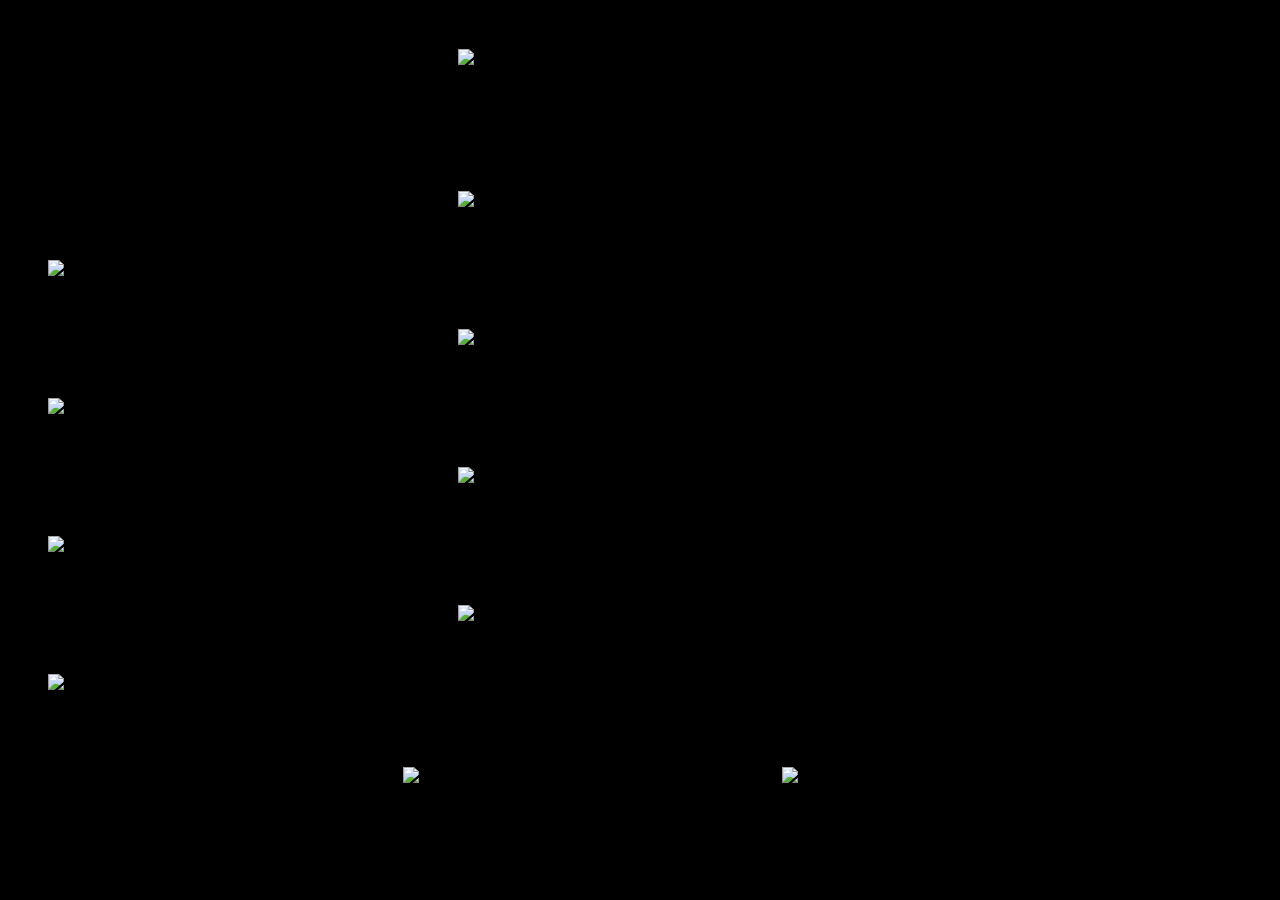
==== index.html @ 9efaa9ac "update" ====
<!DOCTYPE html>
	<head>
	  <meta charset="utf-8">
	  <meta http-equiv="X-UA-Compatible" content="IE=edge">
	  <meta name="description" content="">
	  <meta name="keywords" content="">
	  <meta name="viewport" content="width=device-width, initial-scale=1, maximum-scale=1, user-scalable=no">
	  <title>万晟悦府</title>
	  <meta name="renderer" content="webkit">
	  <meta http-equiv="Cache-Control" content="no-siteapp"/>
	  <meta name="mobile-web-app-capable" content="yes">
	  <meta name="apple-mobile-web-app-capable" content="yes">
	  <meta name="apple-mobile-web-app-status-bar-style" content="black">
	  <meta name="apple-mobile-web-app-title" content="Amaze UI"/>
	  <meta name="msapplication-TileColor" content="#0e90d2">
	  <link rel="stylesheet" href="./tpl/static/tpl/house/public.css">
	  <link rel="stylesheet" href="./tpl/static/tpl/house/animate.css">
	  <link rel="stylesheet" href="./tpl/static/tpl/house/defult.css">
	  <script src="./tpl/static/tpl/house/jquery.js" type="text/javascript"></script>
	  <script src="./tpl/static/tpl/house/share.js" type="text/javascript"></script>
	  <script src="./tpl/static/tpl/house/style.js" type="text/javascript"></script>
	  <script>
	$(document).ready(function() {
		setTimeout(function() {	
							$("#menu1").addClass(" animated_time1 fadeInDown");						
							},200)
					  setTimeout(function() {	
							$("#menu2").addClass("animated_time1 fadeInDown");						
							},500)
					 setTimeout(function() {
							$("#menu3").addClass("animated_time1 fadeInDown");						
							},900)
					setTimeout(function() {
							$("#menu4").addClass("animated_time1 fadeInDown");						
							},1200)
					setTimeout(function() {
							$("#menu5").addClass("animated_time1 fadeInDown");						
							},1500)
					setTimeout(function() {
							$("#menu6").addClass("animated_time1 fadeInDown");						
							},1800)
					setTimeout(function() {
							$("#menu7").addClass("animated_time1 fadeInDown");			
							},2100)
					setTimeout(function() {
							$(".xian").addClass("animated_time1 fadeInDown");			
							},2200)
	});
	</script>
	<script type="text/javascript">
	        $(document).ready(function(){
	 	
		//点击所有元素时，判断如果不是显示的触发元素，则隐藏
					
					document.onclick = function (event)  
					{     
						var e = event || window.event;  
						var elem = e.srcElement||e.target; 
								while(elem)  
									{   
										if(elem.id == "message_sqid")  
											{ 
													return;  
											}  
										if(elem.id == "sign_up")  
										{  
												return;  
										}  
										
										elem = elem.parentNode;  
									//隐藏div的方法  
								    
									}  
									 $("#messageid").hide();   
					} 

			});
	</script>
	<style>
	body{
		background-image: url(http://wxbucket.oss-cn-hangzhou.aliyuncs.com/wechat/house/wanchenbg.jpg);
		background-size:100%;
		background-repeat:no-repeat; 
		background-color:#000;	  
	  }
	  .menuImg .menu{
		width:33%; 
		margin:4% auto;
	  }
	  .menuImg #menu2{
		margin-top:10%;
	  }
	  .menuImg #menu6{
		width: 12%;
		margin: 0 0 0 29%;
		float:left;
	  }
	    .menuImg #menu7{
		width: 10%;
		margin: 6% 0 0 60%;
	  }
	 </style>
	</head>
	<body>
		<div class="menuImg">
	    	<ul>
			<li class="menu" id="menu1" class="animated_time1 fadeInDown"> 
					<a href="/index.php?g=Wap&m=Index&a=lists&classid=226&token=cvqnwp1433299509" >
						<img src="http://wxbucket.oss-cn-hangzhou.aliyuncs.com/4/e/d/c/556e6de3895e2.png">
					</a>
				</li>
				<li class="menu" id="menu2" class="animated_time1 fadeInDown"> 
					<a href="http://mp.weixin.qq.com/s?__biz=MzA4MjY2MDMzOQ==&mid=206275384&idx=1&sn=e497e9945a6820ec8ad7258f22937a4c#rd&wecha_id=" >
						<img src="http://wxbucket.oss-cn-hangzhou.aliyuncs.com/a/9/d/c/556e6df44e876.png">
					</a>
				</li>
				<li class="xian"><img src="http://wxbucket.oss-cn-hangzhou.aliyuncs.com/wechat/house/houseline.png"></li><li class="menu" id="menu3" class="animated_time1 fadeInDown"> 
					<a href="/index.php?g=Wap&m=Index&a=lists&classid=228&token=cvqnwp1433299509" >
						<img src="http://wxbucket.oss-cn-hangzhou.aliyuncs.com/2/a/0/1/556e6e0a27181.png">
					</a>
				</li>
				<li class="xian"><img src="http://wxbucket.oss-cn-hangzhou.aliyuncs.com/wechat/house/houseline.png"></li><li class="menu" id="menu4" class="animated_time1 fadeInDown"> 
					<a href="http://we.jinlanzuan.com/index.php?g=Wap&m=Reservation&a=index&rid=8&token=cvqnwp1433299509&wecha_id=" >
						<img src="http://wxbucket.oss-cn-hangzhou.aliyuncs.com/2/2/1/c/556e6e256b6e2.png">
					</a>
				</li>
				<li class="xian"><img src="http://wxbucket.oss-cn-hangzhou.aliyuncs.com/wechat/house/houseline.png"></li><li class="menu" id="menu5" class="animated_time1 fadeInDown"> 
					<a href="http://we.jinlanzuan.com/index.php?g=Wap&m=Zhaopianwall&a=index&token=cvqnwp1433299509&wecha_id=&sgssz=mp.weixin.qq.com" >
						<img src="http://wxbucket.oss-cn-hangzhou.aliyuncs.com/8/0/e/a/5576955038455.png">
					</a>
				</li>
				<li class="xian"><img src="http://wxbucket.oss-cn-hangzhou.aliyuncs.com/wechat/house/houseline.png"></li>		</ul>
			<ul>
			<li id="menu6" class="animated_time1 fadeInDown">
	            <a href="tel:0575-88138988" ><img src="http://wxbucket.oss-cn-hangzhou.aliyuncs.com/7/e/f/8/556e71c8533db.png" ></a>
				</li><li id="menu7" class="animated_time1 fadeInDown">
	            <a href="http://we.jinlanzuan.com/index.php?g=Wap&m=Company&a=map&token=cvqnwp1433299509&wecha_id=&companyid=12" ><img src="http://wxbucket.oss-cn-hangzhou.aliyuncs.com/a/3/6/c/556e71d4e7a5d.png" ></a>
				</li>        </ul>
	    </div>
	    <div style="position:absolute; bottom:3px;left:0;z-index:999;width:100%;text-align:center; font-size:12px; color:#FFF">
				</div> 
	<!-- share -->

		<script type="text/javascript">
				window.shareData = {  
						"moduleName":"Index",
						"moduleID": "0",
						"imgUrl": "http://wxbucket.oss-cn-hangzhou.aliyuncs.com/0/b/8/1/55769e4e5d74a.jpg", 
						"timeLineLink": "http://we.jinlanzuan.com/index.php?g=Wap&m=Index&a=index&token=cvqnwp1433299509",
						"sendFriendLink": "http://we.jinlanzuan.com/index.php?g=Wap&m=Index&a=index&token=cvqnwp1433299509",
						"weiboLink": "http://we.jinlanzuan.com/index.php?g=Wap&m=Index&a=index&token=cvqnwp1433299509",
						"tTitle": "万晟悦府——城市纯山地公园别墅",
						"tContent": "万晟悦府，绍兴唯一在售城市纯山地公园别墅！■2000方高端尊享会所 ■5000方中央景观院落 ■7000方私家农耕菜园 ■15000方大型山地公园 ■山顶无边界泳池"
					};
			</script>
			
	<script src="http://res.wx.qq.com/open/js/jweixin-1.0.0.js"></script>
		<script>
			wx.config({
			debug: false,
			appId: 'wxcc768e41f90e43af',
			timestamp:'1464050027' ,
			nonceStr: 'btHMYoEU3VZCzZnq',
			signature: '9e7ead1c5fa5353adef19737cb43bca4f0945247',
			jsApiList: [
				'checkJsApi',
				'onMenuShareTimeline',
				'onMenuShareAppMessage',
				'onMenuShareQQ',
				'onMenuShareWeibo',
				'hideMenuItems',
				'showMenuItems',
				'hideAllNonBaseMenuItem',
				'showAllNonBaseMenuItem',
				'chooseImage',
	                        'previewImage',
	                        'uploadImage',
	                        'downloadImage',
	                        'addCard',
	                        'chooseCard',
	                        'openCard',
			]
		  });
		  wx.ready(function () {
			// 在这里调用 API
			
			wx.onMenuShareAppMessage({
				title: window.shareData.tTitle, // 分享标题
				desc: window.shareData.tContent, // 分享描述
				link: window.shareData.sendFriendLink, // 分享链接
				imgUrl: window.shareData.imgUrl, // 分享图标
				type: window.shareData.sendFriendLink, // 分享类型,music、video或link，不填默认为link
				dataUrl: '', // 如果type是music或video，则要提供数据链接，默认为空
				success: function () { 
					// 用户确认分享后执行的回调函数
				},
				cancel: function () { 
					// 用户取消分享后执行的回调函数
				}
			});
			
			wx.onMenuShareTimeline({
				title: window.shareData.tTitle, // 分享标题
				link: window.shareData.timeLineLink, // 分享链接
				imgUrl: window.shareData.imgUrl, // 分享图标
				success: function () { 
					// 用户确认分享后执行的回调函数
				},
				cancel: function () { 
					// 用户取消分享后执行的回调函数
				}
			});
			
			wx.onMenuShareQQ({
				title: window.shareData.tTitle, // 分享标题
				desc: window.shareData.tContent, // 分享描述
				link: window.shareData.sendFriendLink, // 分享链接
				imgUrl: window.shareData.imgUrl, // 分享图标
				success: function () { 
				   // 用户确认分享后执行的回调函数
				},
				cancel: function () { 
				   // 用户取消分享后执行的回调函数
				}
			});
			
			//预览图片接口
			/*
			document.querySelector('#previewImage').onclick = function () {
				wx.previewImage({
				  current: 'http://img5.douban.com/view/photo/photo/public/p1353993776.jpg',
				  urls: [
					'http://img3.douban.com/view/photo/photo/public/p2152117150.jpg',
					'http://img5.douban.com/view/photo/photo/public/p1353993776.jpg',
					'http://img3.douban.com/view/photo/photo/public/p2152134700.jpg'
				  ]
				});
			};
			*/
			
		  });
	        
	        function shareHandle(to) {
		var submitData = {
			module: window.shareData.moduleName,
			moduleid: window.shareData.moduleID,
			token:'cvqnwp1433299509',
			wecha_id:'',
			url: window.shareData.sendFriendLink,
			to:to
		};
		$.post('/index.php?g=Wap&m=Share&a=shareData&token=cvqnwp1433299509',submitData,function (data) {},'json')
	}
	        </script><script src="./tpl/static/tpl/amaze/js/jquery.min.js"></script>
	<script src="./tpl/static/tpl/amaze/js/amazeui.min.js"></script>
	</body>
</html>
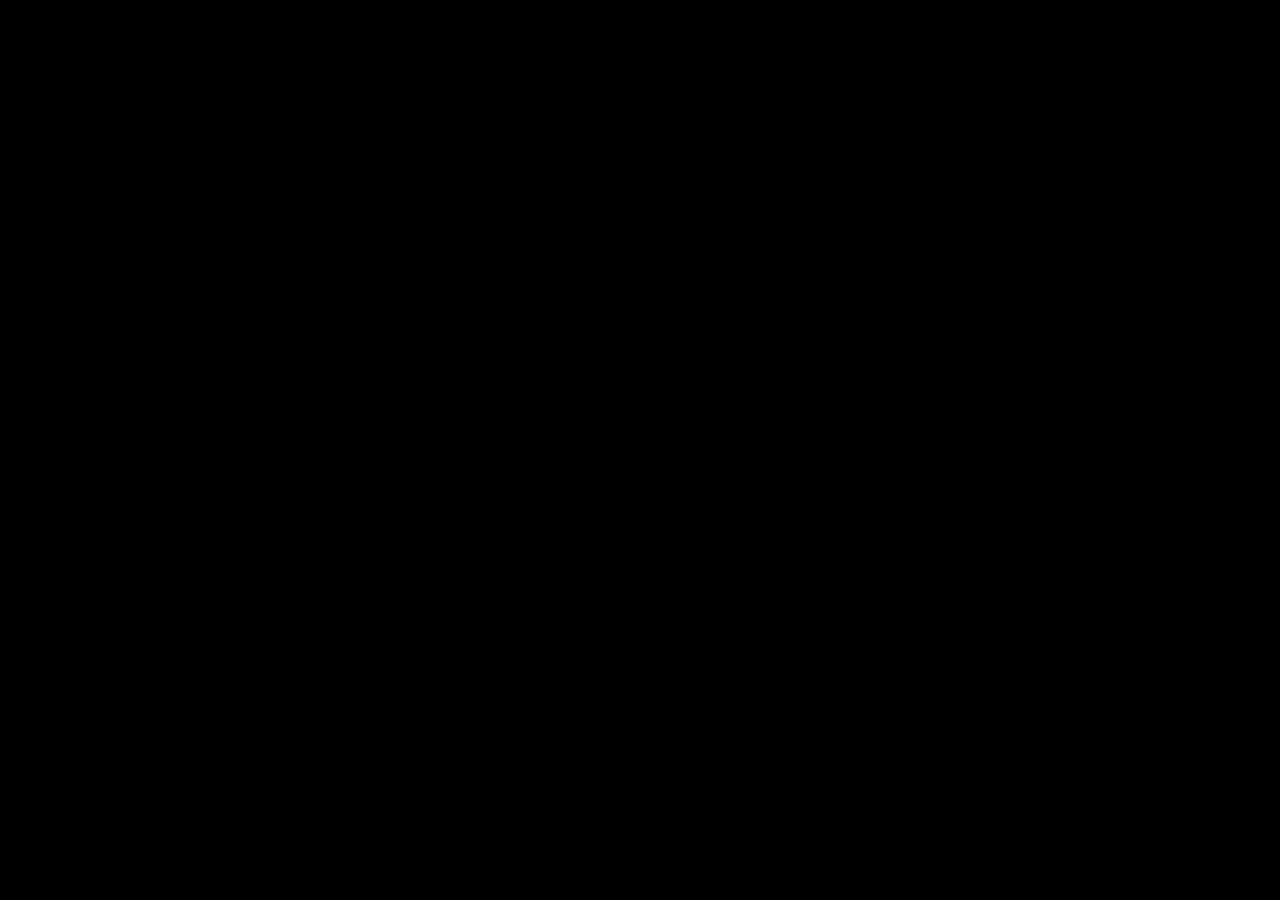
==== commit 19ff6daf: "pdate" ====
--- a/index.html
+++ b/index.html
@@ -13,39 +13,37 @@
 	  <meta name="apple-mobile-web-app-status-bar-style" content="black">
 	  <meta name="apple-mobile-web-app-title" content="Amaze UI"/>
 	  <meta name="msapplication-TileColor" content="#0e90d2">
-	  <link rel="stylesheet" href="./tpl/static/tpl/house/public.css">
-	  <link rel="stylesheet" href="./tpl/static/tpl/house/animate.css">
-	  <link rel="stylesheet" href="./tpl/static/tpl/house/defult.css">
-	  <script src="./tpl/static/tpl/house/jquery.js" type="text/javascript"></script>
-	  <script src="./tpl/static/tpl/house/share.js" type="text/javascript"></script>
-	  <script src="./tpl/static/tpl/house/style.js" type="text/javascript"></script>
+	  <link rel="stylesheet" href="css/index.css">
+	  <script src="js/jquery.min.js" type="text/javascript"></script>
+	  <!-- <script src="./tpl/static/tpl/house/share.js" type="text/javascript"></script>
+	  <script src="./tpl/static/tpl/house/style.js" type="text/javascript"></script> -->
 	  <script>
-	$(document).ready(function() {
-		setTimeout(function() {	
-							$("#menu1").addClass(" animated_time1 fadeInDown");						
-							},200)
-					  setTimeout(function() {	
-							$("#menu2").addClass("animated_time1 fadeInDown");						
-							},500)
-					 setTimeout(function() {
-							$("#menu3").addClass("animated_time1 fadeInDown");						
-							},900)
-					setTimeout(function() {
-							$("#menu4").addClass("animated_time1 fadeInDown");						
-							},1200)
-					setTimeout(function() {
-							$("#menu5").addClass("animated_time1 fadeInDown");						
-							},1500)
-					setTimeout(function() {
-							$("#menu6").addClass("animated_time1 fadeInDown");						
-							},1800)
-					setTimeout(function() {
-							$("#menu7").addClass("animated_time1 fadeInDown");			
-							},2100)
-					setTimeout(function() {
-							$(".xian").addClass("animated_time1 fadeInDown");			
-							},2200)
-	});
+	// $(document).ready(function() {
+	// 	setTimeout(function() {	
+	// 						$("#menu1").addClass(" animated_time1 fadeInDown");						
+	// 						},200)
+	// 				  setTimeout(function() {	
+	// 						$("#menu2").addClass("animated_time1 fadeInDown");						
+	// 						},500)
+	// 				 setTimeout(function() {
+	// 						$("#menu3").addClass("animated_time1 fadeInDown");						
+	// 						},900)
+	// 				setTimeout(function() {
+	// 						$("#menu4").addClass("animated_time1 fadeInDown");						
+	// 						},1200)
+	// 				setTimeout(function() {
+	// 						$("#menu5").addClass("animated_time1 fadeInDown");						
+	// 						},1500)
+	// 				setTimeout(function() {
+	// 						$("#menu6").addClass("animated_time1 fadeInDown");						
+	// 						},1800)
+	// 				setTimeout(function() {
+	// 						$("#menu7").addClass("animated_time1 fadeInDown");			
+	// 						},2100)
+	// 				setTimeout(function() {
+	// 						$(".xian").addClass("animated_time1 fadeInDown");			
+	// 						},2200)
+	// });
 	</script>
 	<script type="text/javascript">
 	        $(document).ready(function(){
@@ -251,7 +249,6 @@
 		};
 		$.post('/index.php?g=Wap&m=Share&a=shareData&token=cvqnwp1433299509',submitData,function (data) {},'json')
 	}
-	        </script><script src="./tpl/static/tpl/amaze/js/jquery.min.js"></script>
-	<script src="./tpl/static/tpl/amaze/js/amazeui.min.js"></script>
+
 	</body>
 </html>--- a/css/index.css
+++ b/css/index.css
@@ -0,0 +1,3907 @@
+/* CSS Document */
+
+.delay{
+	-webkit-animation-delay:1s;
+	}
+.delay1{
+	-webkit-animation-delay:1.5s;
+	}
+.delay2{
+	-webkit-animation-delay:.5s;
+	}
+
+
+.animated_time {
+	-webkit-animation-duration: 0.5s;
+	   -moz-animation-duration: 0.5s;
+	     -o-animation-duration: 0.5s;
+	        animation-duration: 0.5s;
+	-webkit-animation-fill-mode: both;
+	   -moz-animation-fill-mode: both;
+	     -o-animation-fill-mode: both;
+	        animation-fill-mode: both;
+}
+
+.animated_time2 {
+	-webkit-animation-duration: 2s;
+	   -moz-animation-duration: 2s;
+	     -o-animation-duration: 2s;
+	        animation-duration: 2s;
+	-webkit-animation-fill-mode: both;
+	   -moz-animation-fill-mode: both;
+	     -o-animation-fill-mode: both;
+	        animation-fill-mode: both;
+	-webkit-animation-iteration-count:infinite;
+}
+
+.animated_time1 {
+	-webkit-animation-duration: 1s;
+	   -moz-animation-duration: 1s;
+	     -o-animation-duration: 1s;
+	        animation-duration: 1s;
+	-webkit-animation-fill-mode: both;
+	   -moz-animation-fill-mode: both;
+	     -o-animation-fill-mode: both;
+	        animation-fill-mode: both;
+}
+
+.animated-d3 {
+	-webkit-animation-duration: 1.6s;
+	-moz-animation-duration: 1.6s;
+	-o-animation-duration: 1.6s;
+	animation-duration: 1.6s;
+	-webkit-animation-fill-mode: both;
+	-moz-animation-fill-mode: both;
+	-o-animation-fill-mode: both;
+	animation-fill-mode: both;
+}
+.animated_2 {
+	-webkit-animation-duration: 2s;
+	   -moz-animation-duration: 2s;
+	     -o-animation-duration: 2s;
+	        animation-duration: 2s;
+	-webkit-animation-fill-mode: both;
+	   -moz-animation-fill-mode: both;
+	     -o-animation-fill-mode: both;
+	        animation-fill-mode: both;
+}
+
+
+.animated {
+	-webkit-animation-duration: 1.5s;
+	-moz-animation-duration: 1.5s;
+	-o-animation-duration: 1.5s;
+	animation-duration: 1.5s;
+	-webkit-animation-fill-mode: both;
+	-moz-animation-fill-mode: both;
+	-o-animation-fill-mode: both;
+	animation-fill-mode: both;
+}
+.animated.hinge {
+	-webkit-animation-duration: 2s;
+	-moz-animation-duration: 2s;
+	-o-animation-duration: 2s;
+	animation-duration: 2s;
+}
+@-webkit-keyframes flash {
+0%, 50%, 100% {
+opacity:1;
+}
+25%, 75% {
+opacity:0;
+}
+}
+@-moz-keyframes flash {
+0%, 50%, 100% {
+opacity:1;
+}
+25%, 75% {
+opacity:0;
+}
+}
+@-o-keyframes flash {
+0%, 50%, 100% {
+opacity:1;
+}
+25%, 75% {
+opacity:0;
+}
+}
+@keyframes flash {
+0%, 50%, 100% {
+opacity:1;
+}
+25%, 75% {
+opacity:0;
+}
+}
+.flash {
+	-webkit-animation-name: flash;
+	-moz-animation-name: flash;
+	-o-animation-name: flash;
+	animation-name: flash;
+}
+@-webkit-keyframes shake {
+0%, 100% {
+-webkit-transform:translateX(0);
+}
+10%, 30%, 50%, 70%, 90% {
+-webkit-transform:translateX(-10px);
+}
+20%, 40%, 60%, 80% {
+-webkit-transform:translateX(10px);
+}
+}
+@-moz-keyframes shake {
+0%, 100% {
+-moz-transform:translateX(0);
+}
+10%, 30%, 50%, 70%, 90% {
+-moz-transform:translateX(-10px);
+}
+20%, 40%, 60%, 80% {
+-moz-transform:translateX(10px);
+}
+}
+@-o-keyframes shake {
+0%, 100% {
+-o-transform:translateX(0);
+}
+10%, 30%, 50%, 70%, 90% {
+-o-transform:translateX(-10px);
+}
+20%, 40%, 60%, 80% {
+-o-transform:translateX(10px);
+}
+}
+@keyframes shake {
+0%, 100% {
+transform:translateX(0);
+}
+10%, 30%, 50%, 70%, 90% {
+transform:translateX(-10px);
+}
+20%, 40%, 60%, 80% {
+transform:translateX(10px);
+}
+}
+.shake {
+	-webkit-animation-name: shake;
+	-moz-animation-name: shake;
+	-o-animation-name: shake;
+	animation-name: shake;
+}
+@-webkit-keyframes bounce {
+0%, 20%, 50%, 80%, 100% {
+-webkit-transform:translateY(0);
+}
+40% {
+-webkit-transform:translateY(-30px);
+}
+60% {
+-webkit-transform:translateY(-15px);
+}
+}
+@-moz-keyframes bounce {
+0%, 20%, 50%, 80%, 100% {
+-moz-transform:translateY(0);
+}
+40% {
+-moz-transform:translateY(-30px);
+}
+60% {
+-moz-transform:translateY(-15px);
+}
+}
+@-o-keyframes bounce {
+0%, 20%, 50%, 80%, 100% {
+-o-transform:translateY(0);
+}
+40% {
+-o-transform:translateY(-30px);
+}
+60% {
+-o-transform:translateY(-15px);
+}
+}
+@keyframes bounce {
+0%, 20%, 50%, 80%, 100% {
+transform:translateY(0);
+}
+40% {
+transform:translateY(-30px);
+}
+60% {
+transform:translateY(-15px);
+}
+}
+.bounce {
+	-webkit-animation-name: bounce;
+	-moz-animation-name: bounce;
+	-o-animation-name: bounce;
+	animation-name: bounce;
+}
+@-webkit-keyframes tada {
+0% {
+-webkit-transform:scale(1);
+}
+10%, 20% {
+-webkit-transform:scale(0.9) rotate(-3deg);
+}
+30%, 50%, 70%, 90% {
+-webkit-transform:scale(1.1) rotate(3deg);
+}
+40%, 60%, 80% {
+-webkit-transform:scale(1.1) rotate(-3deg);
+}
+100% {
+-webkit-transform:scale(1) rotate(0);
+}
+}
+@-moz-keyframes tada {
+0% {
+-moz-transform:scale(1);
+}
+10%, 20% {
+-moz-transform:scale(0.9) rotate(-3deg);
+}
+30%, 50%, 70%, 90% {
+-moz-transform:scale(1.1) rotate(3deg);
+}
+40%, 60%, 80% {
+-moz-transform:scale(1.1) rotate(-3deg);
+}
+100% {
+-moz-transform:scale(1) rotate(0);
+}
+}
+@-o-keyframes tada {
+0% {
+-o-transform:scale(1);
+}
+10%, 20% {
+-o-transform:scale(0.9) rotate(-3deg);
+}
+30%, 50%, 70%, 90% {
+-o-transform:scale(1.1) rotate(3deg);
+}
+40%, 60%, 80% {
+-o-transform:scale(1.1) rotate(-3deg);
+}
+100% {
+-o-transform:scale(1) rotate(0);
+}
+}
+@keyframes tada {
+0% {
+transform:scale(1);
+}
+10%, 20% {
+transform:scale(0.9) rotate(-3deg);
+}
+30%, 50%, 70%, 90% {
+transform:scale(1.1) rotate(3deg);
+}
+40%, 60%, 80% {
+transform:scale(1.1) rotate(-3deg);
+}
+100% {
+transform:scale(1) rotate(0);
+}
+}
+.tada {
+	-webkit-animation-name: tada;
+	-moz-animation-name: tada;
+	-o-animation-name: tada;
+	animation-name: tada;
+}
+@-webkit-keyframes swing {
+20%, 40%, 60%, 80%, 100% {
+-webkit-transform-origin:top center;
+}
+20% {
+-webkit-transform:rotate(15deg);
+}
+40% {
+-webkit-transform:rotate(-10deg);
+}
+60% {
+-webkit-transform:rotate(5deg);
+}
+80% {
+-webkit-transform:rotate(-5deg);
+}
+100% {
+-webkit-transform:rotate(0deg);
+}
+}
+@-moz-keyframes swing {
+20% {
+-moz-transform:rotate(15deg);
+}
+40% {
+-moz-transform:rotate(-10deg);
+}
+60% {
+-moz-transform:rotate(5deg);
+}
+80% {
+-moz-transform:rotate(-5deg);
+}
+100% {
+-moz-transform:rotate(0deg);
+}
+}
+@-o-keyframes swing {
+20% {
+-o-transform:rotate(15deg);
+}
+40% {
+-o-transform:rotate(-10deg);
+}
+60% {
+-o-transform:rotate(5deg);
+}
+80% {
+-o-transform:rotate(-5deg);
+}
+100% {
+-o-transform:rotate(0deg);
+}
+}
+@keyframes swing {
+20% {
+transform:rotate(15deg);
+}
+40% {
+transform:rotate(-10deg);
+}
+60% {
+transform:rotate(5deg);
+}
+80% {
+transform:rotate(-5deg);
+}
+100% {
+transform:rotate(0deg);
+}
+}
+.swing {
+	-webkit-transform-origin: top center;
+	-moz-transform-origin: top center;
+	-o-transform-origin: top center;
+	transform-origin: top center;
+	-webkit-animation-name: swing;
+	-moz-animation-name: swing;
+	-o-animation-name: swing;
+	animation-name: swing;
+}
+@-webkit-keyframes wobble {
+0% {
+-webkit-transform:translateX(0%);
+}
+15% {
+-webkit-transform:translateX(-25%) rotate(-5deg);
+}
+30% {
+-webkit-transform:translateX(20%) rotate(3deg);
+}
+45% {
+-webkit-transform:translateX(-15%) rotate(-3deg);
+}
+60% {
+-webkit-transform:translateX(10%) rotate(2deg);
+}
+75% {
+-webkit-transform:translateX(-5%) rotate(-1deg);
+}
+100% {
+-webkit-transform:translateX(0%);
+}
+}
+@-moz-keyframes wobble {
+0% {
+-moz-transform:translateX(0%);
+}
+15% {
+-moz-transform:translateX(-25%) rotate(-5deg);
+}
+30% {
+-moz-transform:translateX(20%) rotate(3deg);
+}
+45% {
+-moz-transform:translateX(-15%) rotate(-3deg);
+}
+60% {
+-moz-transform:translateX(10%) rotate(2deg);
+}
+75% {
+-moz-transform:translateX(-5%) rotate(-1deg);
+}
+100% {
+-moz-transform:translateX(0%);
+}
+}
+@-o-keyframes wobble {
+0% {
+-o-transform:translateX(0%);
+}
+15% {
+-o-transform:translateX(-25%) rotate(-5deg);
+}
+30% {
+-o-transform:translateX(20%) rotate(3deg);
+}
+45% {
+-o-transform:translateX(-15%) rotate(-3deg);
+}
+60% {
+-o-transform:translateX(10%) rotate(2deg);
+}
+75% {
+-o-transform:translateX(-5%) rotate(-1deg);
+}
+100% {
+-o-transform:translateX(0%);
+}
+}
+@keyframes wobble {
+0% {
+transform:translateX(0%);
+}
+15% {
+transform:translateX(-25%) rotate(-5deg);
+}
+30% {
+transform:translateX(20%) rotate(3deg);
+}
+45% {
+transform:translateX(-15%) rotate(-3deg);
+}
+60% {
+transform:translateX(10%) rotate(2deg);
+}
+75% {
+transform:translateX(-5%) rotate(-1deg);
+}
+100% {
+transform:translateX(0%);
+}
+}
+.wobble {
+	-webkit-animation-name: wobble;
+	-moz-animation-name: wobble;
+	-o-animation-name: wobble;
+	animation-name: wobble;
+}
+@-webkit-keyframes pulse {
+0% {
+-webkit-transform:scale(1);
+}
+50% {
+-webkit-transform:scale(1.1);
+}
+100% {
+-webkit-transform:scale(1);
+}
+}
+@-moz-keyframes pulse {
+0% {
+-moz-transform:scale(1);
+}
+50% {
+-moz-transform:scale(1.1);
+}
+100% {
+-moz-transform:scale(1);
+}
+}
+@-o-keyframes pulse {
+0% {
+-o-transform:scale(1);
+}
+50% {
+-o-transform:scale(1.1);
+}
+100% {
+-o-transform:scale(1);
+}
+}
+@keyframes pulse {
+0% {
+transform:scale(1);
+}
+50% {
+transform:scale(1.1);
+}
+100% {
+transform:scale(1);
+}
+}
+.pulse {
+	-webkit-animation-name: pulse;
+	-moz-animation-name: pulse;
+	-o-animation-name: pulse;
+	animation-name: pulse;
+}
+@-webkit-keyframes flip {
+0% {
+-webkit-transform:perspective(400px) rotateY(0);
+-webkit-animation-timing-function:ease-out;
+}
+40% {
+-webkit-transform:perspective(400px) translateZ(150px) rotateY(170deg);
+-webkit-animation-timing-function:ease-out;
+}
+50% {
+-webkit-transform:perspective(400px) translateZ(150px) rotateY(190deg) scale(1);
+-webkit-animation-timing-function:ease-in;
+}
+80% {
+-webkit-transform:perspective(400px) rotateY(360deg) scale(.95);
+-webkit-animation-timing-function:ease-in;
+}
+100% {
+-webkit-transform:perspective(400px) scale(1);
+-webkit-animation-timing-function:ease-in;
+}
+}
+@-moz-keyframes flip {
+0% {
+-moz-transform:perspective(400px) rotateY(0);
+-moz-animation-timing-function:ease-out;
+}
+40% {
+-moz-transform:perspective(400px) translateZ(150px) rotateY(170deg);
+-moz-animation-timing-function:ease-out;
+}
+50% {
+-moz-transform:perspective(400px) translateZ(150px) rotateY(190deg) scale(1);
+-moz-animation-timing-function:ease-in;
+}
+80% {
+-moz-transform:perspective(400px) rotateY(360deg) scale(.95);
+-moz-animation-timing-function:ease-in;
+}
+100% {
+-moz-transform:perspective(400px) scale(1);
+-moz-animation-timing-function:ease-in;
+}
+}
+@-o-keyframes flip {
+0% {
+-o-transform:perspective(400px) rotateY(0);
+-o-animation-timing-function:ease-out;
+}
+40% {
+-o-transform:perspective(400px) translateZ(150px) rotateY(170deg);
+-o-animation-timing-function:ease-out;
+}
+50% {
+-o-transform:perspective(400px) translateZ(150px) rotateY(190deg) scale(1);
+-o-animation-timing-function:ease-in;
+}
+80% {
+-o-transform:perspective(400px) rotateY(360deg) scale(.95);
+-o-animation-timing-function:ease-in;
+}
+100% {
+-o-transform:perspective(400px) scale(1);
+-o-animation-timing-function:ease-in;
+}
+}
+@keyframes flip {
+0% {
+transform:perspective(400px) rotateY(0);
+animation-timing-function:ease-out;
+}
+40% {
+transform:perspective(400px) translateZ(150px) rotateY(170deg);
+animation-timing-function:ease-out;
+}
+50% {
+transform:perspective(400px) translateZ(150px) rotateY(190deg) scale(1);
+animation-timing-function:ease-in;
+}
+80% {
+transform:perspective(400px) rotateY(360deg) scale(.95);
+animation-timing-function:ease-in;
+}
+100% {
+transform:perspective(400px) scale(1);
+animation-timing-function:ease-in;
+}
+}
+.flip {
+	-webkit-backface-visibility: visible !important;
+	-webkit-animation-name: flip;
+	-moz-backface-visibility: visible !important;
+	-moz-animation-name: flip;
+	-o-backface-visibility: visible !important;
+	-o-animation-name: flip;
+	backface-visibility: visible !important;
+	animation-name: flip;
+}
+
+
+/*
+@-webkit-keyframes flipInX {
+0% {
+-webkit-transform:perspective(400px) rotateX(0deg);
+opacity:0;
+}
+100% {
+-webkit-transform:perspective(400px) rotateX(360deg);
+opacity:1;
+}
+}
+@-moz-keyframes flipInX {
+0% {
+-moz-transform:perspective(400px) rotateX(90deg);
+opacity:0;
+}
+40% {
+-moz-transform:perspective(400px) rotateX(-10deg);
+}
+70% {
+-moz-transform:perspective(400px) rotateX(10deg);
+}
+100% {
+-moz-transform:perspective(400px) rotateX(0deg);
+opacity:1;
+}
+}
+@-o-keyframes flipInX {
+0% {
+-o-transform:perspective(400px) rotateX(90deg);
+opacity:0;
+}
+40% {
+-o-transform:perspective(400px) rotateX(-10deg);
+}
+70% {
+-o-transform:perspective(400px) rotateX(10deg);
+}
+100% {
+-o-transform:perspective(400px) rotateX(0deg);
+opacity:1;
+}
+}
+@keyframes flipInX {
+0% {
+transform:perspective(400px) rotateX(90deg);
+opacity:0;
+}
+40% {
+transform:perspective(400px) rotateX(-10deg);
+}
+70% {
+transform:perspective(400px) rotateX(10deg);
+}
+100% {
+transform:perspective(400px) rotateX(0deg);
+opacity:1;
+}
+}
+.flipInX {
+	-webkit-backface-visibility: visible !important;
+	-webkit-animation-name: flipInX;
+	-moz-backface-visibility: visible !important;
+	-moz-animation-name: flipInX;
+	-o-backface-visibility: visible !important;
+	-o-animation-name: flipInX;
+	backface-visibility: visible !important;
+	animation-name: flipInX;
+}
+*/
+
+
+
+@-webkit-keyframes flipOutX {
+0% {
+-webkit-transform:perspective(400px) rotateX(0deg);
+opacity:1;
+}
+100% {
+-webkit-transform:perspective(400px) rotateX(90deg);
+opacity:0;
+}
+}
+@-moz-keyframes flipOutX {
+0% {
+-moz-transform:perspective(400px) rotateX(0deg);
+opacity:1;
+}
+100% {
+-moz-transform:perspective(400px) rotateX(90deg);
+opacity:0;
+}
+}
+@-o-keyframes flipOutX {
+0% {
+-o-transform:perspective(400px) rotateX(0deg);
+opacity:1;
+}
+100% {
+-o-transform:perspective(400px) rotateX(90deg);
+opacity:0;
+}
+}
+@keyframes flipOutX {
+0% {
+transform:perspective(400px) rotateX(0deg);
+opacity:1;
+}
+100% {
+transform:perspective(400px) rotateX(90deg);
+opacity:0;
+}
+}
+.flipOutX {
+	-webkit-animation-name: flipOutX;
+	-webkit-backface-visibility: visible !important;
+	-moz-animation-name: flipOutX;
+	-moz-backface-visibility: visible !important;
+	-o-animation-name: flipOutX;
+	-o-backface-visibility: visible !important;
+	animation-name: flipOutX;
+	backface-visibility: visible !important;
+}
+@-webkit-keyframes flipInY {
+0% {
+-webkit-transform:perspective(400px) rotateY(90deg);
+opacity:0;
+}
+40% {
+-webkit-transform:perspective(400px) rotateY(-10deg);
+}
+70% {
+-webkit-transform:perspective(400px) rotateY(10deg);
+}
+100% {
+-webkit-transform:perspective(400px) rotateY(0deg);
+opacity:1;
+}
+}
+@-moz-keyframes flipInY {
+0% {
+-moz-transform:perspective(400px) rotateY(90deg);
+opacity:0;
+}
+40% {
+-moz-transform:perspective(400px) rotateY(-10deg);
+}
+70% {
+-moz-transform:perspective(400px) rotateY(10deg);
+}
+100% {
+-moz-transform:perspective(400px) rotateY(0deg);
+opacity:1;
+}
+}
+@-o-keyframes flipInY {
+0% {
+-o-transform:perspective(400px) rotateY(90deg);
+opacity:0;
+}
+40% {
+-o-transform:perspective(400px) rotateY(-10deg);
+}
+70% {
+-o-transform:perspective(400px) rotateY(10deg);
+}
+100% {
+-o-transform:perspective(400px) rotateY(0deg);
+opacity:1;
+}
+}
+@keyframes flipInY {
+0% {
+transform:perspective(400px) rotateY(90deg);
+opacity:0;
+}
+40% {
+transform:perspective(400px) rotateY(-10deg);
+}
+70% {
+transform:perspective(400px) rotateY(10deg);
+}
+100% {
+transform:perspective(400px) rotateY(0deg);
+opacity:1;
+}
+}
+.flipInY {
+	-webkit-backface-visibility: visible !important;
+	-webkit-animation-name: flipInY;
+	-moz-backface-visibility: visible !important;
+	-moz-animation-name: flipInY;
+	-o-backface-visibility: visible !important;
+	-o-animation-name: flipInY;
+	backface-visibility: visible !important;
+	animation-name: flipInY;
+}
+@-webkit-keyframes flipOutY {
+0% {
+-webkit-transform:perspective(400px) rotateY(0deg);
+opacity:1;
+}
+100% {
+-webkit-transform:perspective(400px) rotateY(90deg);
+opacity:0;
+}
+}
+@-moz-keyframes flipOutY {
+0% {
+-moz-transform:perspective(400px) rotateY(0deg);
+opacity:1;
+}
+100% {
+-moz-transform:perspective(400px) rotateY(90deg);
+opacity:0;
+}
+}
+@-o-keyframes flipOutY {
+0% {
+-o-transform:perspective(400px) rotateY(0deg);
+opacity:1;
+}
+100% {
+-o-transform:perspective(400px) rotateY(90deg);
+opacity:0;
+}
+}
+@keyframes flipOutY {
+0% {
+transform:perspective(400px) rotateY(0deg);
+opacity:1;
+}
+100% {
+transform:perspective(400px) rotateY(90deg);
+opacity:0;
+}
+}
+.flipOutY {
+	-webkit-backface-visibility: visible !important;
+	-webkit-animation-name: flipOutY;
+	-moz-backface-visibility: visible !important;
+	-moz-animation-name: flipOutY;
+	-o-backface-visibility: visible !important;
+	-o-animation-name: flipOutY;
+	backface-visibility: visible !important;
+	animation-name: flipOutY;
+}
+@-webkit-keyframes fadeIn {
+0% {
+opacity:0;
+}
+100% {
+opacity:1;
+}
+}
+@-moz-keyframes fadeIn {
+0% {
+opacity:0;
+}
+100% {
+opacity:1;
+}
+}
+@-o-keyframes fadeIn {
+0% {
+opacity:0;
+}
+100% {
+opacity:1;
+}
+}
+@keyframes fadeIn {
+0% {
+opacity:0;
+}
+100% {
+opacity:1;
+}
+}
+.fadeIn {
+	-webkit-animation-name: fadeIn;
+	-moz-animation-name: fadeIn;
+	-o-animation-name: fadeIn;
+	animation-name: fadeIn;
+}
+
+@-webkit-keyframes flipInX11 {
+0% {
+	opacity:0;
+-webkit-transform:rotateX(360deg);
+
+}
+100% {
+	opacity:1;
+-webkit-transform:rotateX(180deg);
+
+}
+}
+
+.flipInX11 {
+	-webkit-animation:flipInX11 1s forwards;
+}
+
+
+@-webkit-keyframes fadeIn1{
+0% {
+opacity:0.5;
+}
+100% {
+opacity:1;
+}
+}
+@-moz-keyframes fadeIn1 {
+0% {
+opacity:0.5;
+}
+100% {
+opacity:1;
+}
+}
+@-o-keyframes fadeIn1 {
+0% {
+opacity:0.5;
+}
+100% {
+opacity:1;
+}
+}
+@keyframes fadeIn1 {
+0% {
+opacity:0.5;
+}
+100% {
+opacity:1;
+}
+}
+.fadeIn1 {
+	-webkit-animation-name: fadeIn1;
+	-moz-animation-name: fadeIn1;
+	-o-animation-name: fadeIn1;
+	animation-name: fadeIn1;
+}
+
+
+
+@-webkit-keyframes fadeInUp {
+0% {
+opacity:0;
+-webkit-transform:translateY(20px);
+}
+100% {
+opacity:1;
+-webkit-transform:translateY(0);
+}
+}
+@-moz-keyframes fadeInUp {
+0% {
+opacity:0;
+-moz-transform:translateY(20px);
+}
+100% {
+opacity:1;
+-moz-transform:translateY(0);
+}
+}
+@-o-keyframes fadeInUp {
+0% {
+opacity:0;
+-o-transform:translateY(20px);
+}
+100% {
+opacity:1;
+-o-transform:translateY(0);
+}
+}
+@keyframes fadeInUp {
+0% {
+opacity:0;
+transform:translateY(20px);
+}
+100% {
+opacity:1;
+transform:translateY(0);
+}
+}
+.fadeInUp {
+	-webkit-animation-name: fadeInUp;
+	-moz-animation-name: fadeInUp;
+	-o-animation-name: fadeInUp;
+	animation-name: fadeInUp;
+}
+@-webkit-keyframes fadeInDown {
+0% {
+opacity:0;
+-webkit-transform:translateY(-40px);
+}
+100% {
+opacity:1;
+-webkit-transform:translateY(0);
+}
+}
+@-moz-keyframes fadeInDown {
+0% {
+opacity:0;
+-moz-transform:translateY(-40px);
+}
+100% {
+opacity:1;
+-moz-transform:translateY(0);
+}
+}
+@-o-keyframes fadeInDown {
+0% {
+opacity:0;
+-o-transform:translateY(-40px);
+}
+100% {
+opacity:1;
+-o-transform:translateY(0);
+}
+}
+@keyframes fadeInDown {
+0% {
+opacity:0;
+transform:translateY(-40px);
+}
+100% {
+opacity:1;
+transform:translateY(0);
+}
+}
+.fadeInDown {
+	-webkit-animation-name: fadeInDown;
+	-moz-animation-name: fadeInDown;
+	-o-animation-name: fadeInDown;
+	animation-name: fadeInDown;
+}
+@-webkit-keyframes fadeInLeft {
+0% {
+opacity:0;
+-webkit-transform:translateX(-20px);
+}
+100% {
+opacity:1;
+-webkit-transform:translateX(0);
+}
+}
+@-moz-keyframes fadeInLeft {
+0% {
+opacity:0;
+-moz-transform:translateX(-20px);
+}
+100% {
+opacity:1;
+-moz-transform:translateX(0);
+}
+}
+@-o-keyframes fadeInLeft {
+0% {
+opacity:0;
+-o-transform:translateX(-20px);
+}
+100% {
+opacity:1;
+-o-transform:translateX(0);
+}
+}
+@keyframes fadeInLeft {
+0% {
+opacity:0;
+transform:translateX(-20px);
+}
+100% {
+opacity:1;
+transform:translateX(0);
+}
+}
+.fadeInLeft {
+	-webkit-animation-name: fadeInLeft;
+	-moz-animation-name: fadeInLeft;
+	-o-animation-name: fadeInLeft;
+	animation-name: fadeInLeft;
+}
+@-webkit-keyframes fadeInRight {
+0% {
+opacity:0;
+-webkit-transform:translateX(20px);
+}
+100% {
+opacity:1;
+-webkit-transform:translateX(0);
+}
+}
+@-moz-keyframes fadeInRight {
+0% {
+opacity:0;
+-moz-transform:translateX(20px);
+}
+100% {
+opacity:1;
+-moz-transform:translateX(0);
+}
+}
+@-o-keyframes fadeInRight {
+0% {
+opacity:0;
+-o-transform:translateX(20px);
+}
+100% {
+opacity:1;
+-o-transform:translateX(0);
+}
+}
+@keyframes fadeInRight {
+0% {
+opacity:0;
+transform:translateX(20px);
+}
+100% {
+opacity:1;
+transform:translateX(0);
+}
+}
+.fadeInRight {
+	-webkit-animation-name: fadeInRight;
+	-moz-animation-name: fadeInRight;
+	-o-animation-name: fadeInRight;
+	animation-name: fadeInRight;
+}
+@-webkit-keyframes fadeInUpBig {
+0% {
+opacity:0;
+-webkit-transform:translateY(2000px);
+}
+100% {
+opacity:1;
+-webkit-transform:translateY(0);
+}
+}
+@-moz-keyframes fadeInUpBig {
+0% {
+opacity:0;
+-moz-transform:translateY(2000px);
+}
+100% {
+opacity:1;
+-moz-transform:translateY(0);
+}
+}
+@-o-keyframes fadeInUpBig {
+0% {
+opacity:0;
+-o-transform:translateY(2000px);
+}
+100% {
+opacity:1;
+-o-transform:translateY(0);
+}
+}
+@keyframes fadeInUpBig {
+0% {
+opacity:0;
+transform:translateY(2000px);
+}
+100% {
+opacity:1;
+transform:translateY(0);
+}
+}
+.fadeInUpBig {
+	-webkit-animation-name: fadeInUpBig;
+	-moz-animation-name: fadeInUpBig;
+	-o-animation-name: fadeInUpBig;
+	animation-name: fadeInUpBig;
+}
+@-webkit-keyframes fadeInDownBig {
+0% {
+opacity:0;
+-webkit-transform:translateY(-2000px);
+}
+100% {
+opacity:1;
+-webkit-transform:translateY(0);
+}
+}
+@-moz-keyframes fadeInDownBig {
+0% {
+opacity:0;
+-moz-transform:translateY(-2000px);
+}
+100% {
+opacity:1;
+-moz-transform:translateY(0);
+}
+}
+@-o-keyframes fadeInDownBig {
+0% {
+opacity:0;
+-o-transform:translateY(-2000px);
+}
+100% {
+opacity:1;
+-o-transform:translateY(0);
+}
+}
+@keyframes fadeInDownBig {
+0% {
+opacity:0;
+transform:translateY(-2000px);
+}
+100% {
+opacity:1;
+transform:translateY(0);
+}
+}
+.fadeInDownBig {
+	-webkit-animation-name: fadeInDownBig;
+	-moz-animation-name: fadeInDownBig;
+	-o-animation-name: fadeInDownBig;
+	animation-name: fadeInDownBig;
+}
+@-webkit-keyframes fadeInLeftBig {
+0% {
+opacity:0;
+-webkit-transform:translateX(-2000px);
+}
+100% {
+opacity:1;
+-webkit-transform:translateX(0);
+}
+}
+@-moz-keyframes fadeInLeftBig {
+0% {
+opacity:0;
+-moz-transform:translateX(-2000px);
+}
+100% {
+opacity:1;
+-moz-transform:translateX(0);
+}
+}
+@-o-keyframes fadeInLeftBig {
+0% {
+opacity:0;
+-o-transform:translateX(-2000px);
+}
+100% {
+opacity:1;
+-o-transform:translateX(0);
+}
+}
+@keyframes fadeInLeftBig {
+0% {
+opacity:0;
+transform:translateX(-2000px);
+}
+100% {
+opacity:1;
+transform:translateX(0);
+}
+}
+.fadeInLeftBig {
+	-webkit-animation-name: fadeInLeftBig;
+	-moz-animation-name: fadeInLeftBig;
+	-o-animation-name: fadeInLeftBig;
+	animation-name: fadeInLeftBig;
+}
+@-webkit-keyframes fadeInRightBig {
+0% {
+opacity:0;
+-webkit-transform:translateX(2000px);
+}
+100% {
+opacity:1;
+-webkit-transform:translateX(0);
+}
+}
+@-moz-keyframes fadeInRightBig {
+0% {
+opacity:0;
+-moz-transform:translateX(2000px);
+}
+100% {
+opacity:1;
+-moz-transform:translateX(0);
+}
+}
+@-o-keyframes fadeInRightBig {
+0% {
+opacity:0;
+-o-transform:translateX(2000px);
+}
+100% {
+opacity:1;
+-o-transform:translateX(0);
+}
+}
+@keyframes fadeInRightBig {
+0% {
+opacity:0;
+transform:translateX(2000px);
+}
+100% {
+opacity:1;
+transform:translateX(0);
+}
+}
+.fadeInRightBig {
+	-webkit-animation-name: fadeInRightBig;
+	-moz-animation-name: fadeInRightBig;
+	-o-animation-name: fadeInRightBig;
+	animation-name: fadeInRightBig;
+}
+@-webkit-keyframes fadeOut {
+0% {
+opacity:1;
+}
+100% {
+opacity:0;
+}
+}
+@-moz-keyframes fadeOut {
+0% {
+opacity:1;
+}
+100% {
+opacity:0;
+}
+}
+@-o-keyframes fadeOut {
+0% {
+opacity:1;
+}
+100% {
+opacity:0;
+}
+}
+@keyframes fadeOut {
+0% {
+opacity:1;
+}
+100% {
+opacity:0;
+}
+}
+.fadeOut {
+	-webkit-animation-name: fadeOut;
+	-moz-animation-name: fadeOut;
+	-o-animation-name: fadeOut;
+	animation-name: fadeOut;
+}
+@-webkit-keyframes fadeOutUp {
+0% {
+opacity:1;
+-webkit-transform:translateY(0);
+}
+100% {
+opacity:0;
+-webkit-transform:translateY(-20px);
+}
+}
+@-moz-keyframes fadeOutUp {
+0% {
+opacity:1;
+-moz-transform:translateY(0);
+}
+100% {
+opacity:0;
+-moz-transform:translateY(-20px);
+}
+}
+@-o-keyframes fadeOutUp {
+0% {
+opacity:1;
+-o-transform:translateY(0);
+}
+100% {
+opacity:0;
+-o-transform:translateY(-20px);
+}
+}
+@keyframes fadeOutUp {
+0% {
+opacity:1;
+transform:translateY(0);
+}
+100% {
+opacity:0;
+transform:translateY(-20px);
+}
+}
+.fadeOutUp {
+	-webkit-animation-name: fadeOutUp;
+	-moz-animation-name: fadeOutUp;
+	-o-animation-name: fadeOutUp;
+	animation-name: fadeOutUp;
+}
+@-webkit-keyframes fadeOutDown {
+0% {
+opacity:1;
+-webkit-transform:translateY(0);
+}
+100% {
+opacity:0;
+-webkit-transform:translateY(20px);
+}
+}
+@-moz-keyframes fadeOutDown {
+0% {
+opacity:1;
+-moz-transform:translateY(0);
+}
+100% {
+opacity:0;
+-moz-transform:translateY(20px);
+}
+}
+@-o-keyframes fadeOutDown {
+0% {
+opacity:1;
+-o-transform:translateY(0);
+}
+100% {
+opacity:0;
+-o-transform:translateY(20px);
+}
+}
+@keyframes fadeOutDown {
+0% {
+opacity:1;
+transform:translateY(0);
+}
+100% {
+opacity:0;
+transform:translateY(20px);
+}
+}
+.fadeOutDown {
+	-webkit-animation-name: fadeOutDown;
+	-moz-animation-name: fadeOutDown;
+	-o-animation-name: fadeOutDown;
+	animation-name: fadeOutDown;
+}
+@-webkit-keyframes fadeOutLeft {
+0% {
+opacity:1;
+-webkit-transform:translateX(0);
+}
+100% {
+opacity:0;
+-webkit-transform:translateX(-20px);
+}
+}
+@-moz-keyframes fadeOutLeft {
+0% {
+opacity:1;
+-moz-transform:translateX(0);
+}
+100% {
+opacity:0;
+-moz-transform:translateX(-20px);
+}
+}
+@-o-keyframes fadeOutLeft {
+0% {
+opacity:1;
+-o-transform:translateX(0);
+}
+100% {
+opacity:0;
+-o-transform:translateX(-20px);
+}
+}
+@keyframes fadeOutLeft {
+0% {
+opacity:1;
+transform:translateX(0);
+}
+100% {
+opacity:0;
+transform:translateX(-20px);
+}
+}
+.fadeOutLeft {
+	-webkit-animation-name: fadeOutLeft;
+	-moz-animation-name: fadeOutLeft;
+	-o-animation-name: fadeOutLeft;
+	animation-name: fadeOutLeft;
+}
+@-webkit-keyframes fadeOutRight {
+0% {
+opacity:1;
+-webkit-transform:translateX(0);
+}
+100% {
+opacity:0;
+-webkit-transform:translateX(20px);
+}
+}
+@-moz-keyframes fadeOutRight {
+0% {
+opacity:1;
+-moz-transform:translateX(0);
+}
+100% {
+opacity:0;
+-moz-transform:translateX(20px);
+}
+}
+@-o-keyframes fadeOutRight {
+0% {
+opacity:1;
+-o-transform:translateX(0);
+}
+100% {
+opacity:0;
+-o-transform:translateX(20px);
+}
+}
+@keyframes fadeOutRight {
+0% {
+opacity:1;
+transform:translateX(0);
+}
+100% {
+opacity:0;
+transform:translateX(20px);
+}
+}
+.fadeOutRight {
+	-webkit-animation-name: fadeOutRight;
+	-moz-animation-name: fadeOutRight;
+	-o-animation-name: fadeOutRight;
+	animation-name: fadeOutRight;
+}
+@-webkit-keyframes fadeOutUpBig {
+0% {
+opacity:1;
+-webkit-transform:translateY(0);
+}
+100% {
+opacity:0;
+-webkit-transform:translateY(-2000px);
+}
+}
+@-moz-keyframes fadeOutUpBig {
+0% {
+opacity:1;
+-moz-transform:translateY(0);
+}
+100% {
+opacity:0;
+-moz-transform:translateY(-2000px);
+}
+}
+@-o-keyframes fadeOutUpBig {
+0% {
+opacity:1;
+-o-transform:translateY(0);
+}
+100% {
+opacity:0;
+-o-transform:translateY(-2000px);
+}
+}
+@keyframes fadeOutUpBig {
+0% {
+opacity:1;
+transform:translateY(0);
+}
+100% {
+opacity:0;
+transform:translateY(-2000px);
+}
+}
+.fadeOutUpBig {
+	-webkit-animation-name: fadeOutUpBig;
+	-moz-animation-name: fadeOutUpBig;
+	-o-animation-name: fadeOutUpBig;
+	animation-name: fadeOutUpBig;
+}
+@-webkit-keyframes fadeOutDownBig {
+0% {
+opacity:1;
+-webkit-transform:translateY(0);
+}
+100% {
+opacity:0;
+-webkit-transform:translateY(2000px);
+}
+}
+@-moz-keyframes fadeOutDownBig {
+0% {
+opacity:1;
+-moz-transform:translateY(0);
+}
+100% {
+opacity:0;
+-moz-transform:translateY(2000px);
+}
+}
+@-o-keyframes fadeOutDownBig {
+0% {
+opacity:1;
+-o-transform:translateY(0);
+}
+100% {
+opacity:0;
+-o-transform:translateY(2000px);
+}
+}
+@keyframes fadeOutDownBig {
+0% {
+opacity:1;
+transform:translateY(0);
+}
+100% {
+opacity:0;
+transform:translateY(2000px);
+}
+}
+.fadeOutDownBig {
+	-webkit-animation-name: fadeOutDownBig;
+	-moz-animation-name: fadeOutDownBig;
+	-o-animation-name: fadeOutDownBig;
+	animation-name: fadeOutDownBig;
+}
+@-webkit-keyframes fadeOutLeftBig {
+0% {
+opacity:1;
+-webkit-transform:translateX(0);
+}
+100% {
+opacity:0;
+-webkit-transform:translateX(-2000px);
+}
+}
+@-moz-keyframes fadeOutLeftBig {
+0% {
+opacity:1;
+-moz-transform:translateX(0);
+}
+100% {
+opacity:0;
+-moz-transform:translateX(-2000px);
+}
+}
+@-o-keyframes fadeOutLeftBig {
+0% {
+opacity:1;
+-o-transform:translateX(0);
+}
+100% {
+opacity:0;
+-o-transform:translateX(-2000px);
+}
+}
+@keyframes fadeOutLeftBig {
+0% {
+opacity:1;
+transform:translateX(0);
+}
+100% {
+opacity:0;
+transform:translateX(-2000px);
+}
+}
+.fadeOutLeftBig {
+	-webkit-animation-name: fadeOutLeftBig;
+	-moz-animation-name: fadeOutLeftBig;
+	-o-animation-name: fadeOutLeftBig;
+	animation-name: fadeOutLeftBig;
+}
+@-webkit-keyframes fadeOutRightBig {
+0% {
+opacity:1;
+-webkit-transform:translateX(0);
+}
+100% {
+opacity:0;
+-webkit-transform:translateX(2000px);
+}
+}
+@-moz-keyframes fadeOutRightBig {
+0% {
+opacity:1;
+-moz-transform:translateX(0);
+}
+100% {
+opacity:0;
+-moz-transform:translateX(2000px);
+}
+}
+@-o-keyframes fadeOutRightBig {
+0% {
+opacity:1;
+-o-transform:translateX(0);
+}
+100% {
+opacity:0;
+-o-transform:translateX(2000px);
+}
+}
+@keyframes fadeOutRightBig {
+0% {
+opacity:1;
+transform:translateX(0);
+}
+100% {
+opacity:0;
+transform:translateX(2000px);
+}
+}
+.fadeOutRightBig {
+	-webkit-animation-name: fadeOutRightBig;
+	-moz-animation-name: fadeOutRightBig;
+	-o-animation-name: fadeOutRightBig;
+	animation-name: fadeOutRightBig;
+}
+@-webkit-keyframes bounceIn {
+0% {
+opacity:0;
+-webkit-transform:scale(.3);
+}
+50% {
+opacity:1;
+-webkit-transform:scale(1.05);
+}
+70% {
+-webkit-transform:scale(.9);
+}
+100% {
+-webkit-transform:scale(1);
+}
+}
+@-moz-keyframes bounceIn {
+0% {
+opacity:0;
+-moz-transform:scale(.3);
+}
+50% {
+opacity:1;
+-moz-transform:scale(1.05);
+}
+70% {
+-moz-transform:scale(.9);
+}
+100% {
+-moz-transform:scale(1);
+}
+}
+@-o-keyframes bounceIn {
+0% {
+opacity:0;
+-o-transform:scale(.3);
+}
+50% {
+opacity:1;
+-o-transform:scale(1.05);
+}
+70% {
+-o-transform:scale(.9);
+}
+100% {
+-o-transform:scale(1);
+}
+}
+@keyframes bounceIn {
+0% {
+opacity:0;
+transform:scale(.3);
+}
+50% {
+opacity:1;
+transform:scale(1.05);
+}
+70% {
+transform:scale(.9);
+}
+100% {
+transform:scale(1);
+}
+}
+.bounceIn {
+	-webkit-animation-name: bounceIn;
+	-moz-animation-name: bounceIn;
+	-o-animation-name: bounceIn;
+	animation-name: bounceIn;
+}
+@-webkit-keyframes bounceInUp {
+0% {
+opacity:0;
+-webkit-transform:translateY(2000px);
+}
+60% {
+opacity:1;
+-webkit-transform:translateY(-30px);
+}
+80% {
+-webkit-transform:translateY(10px);
+}
+100% {
+-webkit-transform:translateY(0);
+}
+}
+@-moz-keyframes bounceInUp {
+0% {
+opacity:0;
+-moz-transform:translateY(2000px);
+}
+60% {
+opacity:1;
+-moz-transform:translateY(-30px);
+}
+80% {
+-moz-transform:translateY(10px);
+}
+100% {
+-moz-transform:translateY(0);
+}
+}
+@-o-keyframes bounceInUp {
+0% {
+opacity:0;
+-o-transform:translateY(2000px);
+}
+60% {
+opacity:1;
+-o-transform:translateY(-30px);
+}
+80% {
+-o-transform:translateY(10px);
+}
+100% {
+-o-transform:translateY(0);
+}
+}
+@keyframes bounceInUp {
+0% {
+opacity:0;
+transform:translateY(2000px);
+}
+60% {
+opacity:1;
+transform:translateY(-30px);
+}
+80% {
+transform:translateY(10px);
+}
+100% {
+transform:translateY(0);
+}
+}
+.bounceInUp {
+	-webkit-animation-name: bounceInUp;
+	-moz-animation-name: bounceInUp;
+	-o-animation-name: bounceInUp;
+	animation-name: bounceInUp;
+}
+@-webkit-keyframes bounceInDown {
+0% {
+opacity:0;
+-webkit-transform:translateY(-2000px);
+}
+60% {
+opacity:1;
+-webkit-transform:translateY(30px);
+}
+80% {
+-webkit-transform:translateY(-10px);
+}
+100% {
+-webkit-transform:translateY(0);
+}
+}
+@-moz-keyframes bounceInDown {
+0% {
+opacity:0;
+-moz-transform:translateY(-2000px);
+}
+60% {
+opacity:1;
+-moz-transform:translateY(30px);
+}
+80% {
+-moz-transform:translateY(-10px);
+}
+100% {
+-moz-transform:translateY(0);
+}
+}
+@-o-keyframes bounceInDown {
+0% {
+opacity:0;
+-o-transform:translateY(-2000px);
+}
+60% {
+opacity:1;
+-o-transform:translateY(30px);
+}
+80% {
+-o-transform:translateY(-10px);
+}
+100% {
+-o-transform:translateY(0);
+}
+}
+@keyframes bounceInDown {
+0% {
+opacity:0;
+transform:translateY(-2000px);
+}
+60% {
+opacity:1;
+transform:translateY(30px);
+}
+80% {
+transform:translateY(-10px);
+}
+100% {
+transform:translateY(0);
+}
+}
+.bounceInDown {
+	-webkit-animation-name: bounceInDown;
+	-moz-animation-name: bounceInDown;
+	-o-animation-name: bounceInDown;
+	animation-name: bounceInDown;
+}
+@-webkit-keyframes bounceInLeft {
+0% {
+opacity:0;
+-webkit-transform:translateX(-2000px);
+}
+60% {
+opacity:1;
+-webkit-transform:translateX(30px);
+}
+80% {
+-webkit-transform:translateX(-10px);
+}
+100% {
+-webkit-transform:translateX(0);
+}
+}
+@-moz-keyframes bounceInLeft {
+0% {
+opacity:0;
+-moz-transform:translateX(-2000px);
+}
+60% {
+opacity:1;
+-moz-transform:translateX(30px);
+}
+80% {
+-moz-transform:translateX(-10px);
+}
+100% {
+-moz-transform:translateX(0);
+}
+}
+@-o-keyframes bounceInLeft {
+0% {
+opacity:0;
+-o-transform:translateX(-2000px);
+}
+60% {
+opacity:1;
+-o-transform:translateX(30px);
+}
+80% {
+-o-transform:translateX(-10px);
+}
+100% {
+-o-transform:translateX(0);
+}
+}
+@keyframes bounceInLeft {
+0% {
+opacity:0;
+transform:translateX(-2000px);
+}
+60% {
+opacity:1;
+transform:translateX(30px);
+}
+80% {
+transform:translateX(-10px);
+}
+100% {
+transform:translateX(0);
+}
+}
+.bounceInLeft {
+	-webkit-animation-name: bounceInLeft;
+	-moz-animation-name: bounceInLeft;
+	-o-animation-name: bounceInLeft;
+	animation-name: bounceInLeft;
+}
+@-webkit-keyframes bounceInRight {
+0% {
+opacity:0;
+-webkit-transform:translateX(2000px);
+}
+60% {
+opacity:1;
+-webkit-transform:translateX(-30px);
+}
+80% {
+-webkit-transform:translateX(10px);
+}
+100% {
+-webkit-transform:translateX(0);
+}
+}
+@-moz-keyframes bounceInRight {
+0% {
+opacity:0;
+-moz-transform:translateX(2000px);
+}
+60% {
+opacity:1;
+-moz-transform:translateX(-30px);
+}
+80% {
+-moz-transform:translateX(10px);
+}
+100% {
+-moz-transform:translateX(0);
+}
+}
+@-o-keyframes bounceInRight {
+0% {
+opacity:0;
+-o-transform:translateX(2000px);
+}
+60% {
+opacity:1;
+-o-transform:translateX(-30px);
+}
+80% {
+-o-transform:translateX(10px);
+}
+100% {
+-o-transform:translateX(0);
+}
+}
+@keyframes bounceInRight {
+0% {
+opacity:0;
+transform:translateX(2000px);
+}
+60% {
+opacity:1;
+transform:translateX(-30px);
+}
+80% {
+transform:translateX(10px);
+}
+100% {
+transform:translateX(0);
+}
+}
+.bounceInRight {
+	-webkit-animation-name: bounceInRight;
+	-moz-animation-name: bounceInRight;
+	-o-animation-name: bounceInRight;
+	animation-name: bounceInRight;
+}
+@-webkit-keyframes bounceOut {
+0% {
+-webkit-transform:scale(1);
+}
+25% {
+-webkit-transform:scale(.95);
+}
+50% {
+opacity:1;
+-webkit-transform:scale(1.1);
+}
+100% {
+opacity:0;
+-webkit-transform:scale(.3);
+}
+}
+@-moz-keyframes bounceOut {
+0% {
+-moz-transform:scale(1);
+}
+25% {
+-moz-transform:scale(.95);
+}
+50% {
+opacity:1;
+-moz-transform:scale(1.1);
+}
+100% {
+opacity:0;
+-moz-transform:scale(.3);
+}
+}
+@-o-keyframes bounceOut {
+0% {
+-o-transform:scale(1);
+}
+25% {
+-o-transform:scale(.95);
+}
+50% {
+opacity:1;
+-o-transform:scale(1.1);
+}
+100% {
+opacity:0;
+-o-transform:scale(.3);
+}
+}
+@keyframes bounceOut {
+0% {
+transform:scale(1);
+}
+25% {
+transform:scale(.95);
+}
+50% {
+opacity:1;
+transform:scale(1.1);
+}
+100% {
+opacity:0;
+transform:scale(.3);
+}
+}
+.bounceOut {
+	-webkit-animation-name: bounceOut;
+	-moz-animation-name: bounceOut;
+	-o-animation-name: bounceOut;
+	animation-name: bounceOut;
+}
+@-webkit-keyframes bounceOutUp {
+0% {
+-webkit-transform:translateY(0);
+}
+20% {
+opacity:1;
+-webkit-transform:translateY(20px);
+}
+100% {
+opacity:0;
+-webkit-transform:translateY(-2000px);
+}
+}
+@-moz-keyframes bounceOutUp {
+0% {
+-moz-transform:translateY(0);
+}
+20% {
+opacity:1;
+-moz-transform:translateY(20px);
+}
+100% {
+opacity:0;
+-moz-transform:translateY(-2000px);
+}
+}
+@-o-keyframes bounceOutUp {
+0% {
+-o-transform:translateY(0);
+}
+20% {
+opacity:1;
+-o-transform:translateY(20px);
+}
+100% {
+opacity:0;
+-o-transform:translateY(-2000px);
+}
+}
+@keyframes bounceOutUp {
+0% {
+transform:translateY(0);
+}
+20% {
+opacity:1;
+transform:translateY(20px);
+}
+100% {
+opacity:0;
+transform:translateY(-2000px);
+}
+}
+.bounceOutUp {
+	-webkit-animation-name: bounceOutUp;
+	-moz-animation-name: bounceOutUp;
+	-o-animation-name: bounceOutUp;
+	animation-name: bounceOutUp;
+}
+@-webkit-keyframes bounceOutDown {
+0% {
+-webkit-transform:translateY(0);
+}
+20% {
+opacity:1;
+-webkit-transform:translateY(-20px);
+}
+100% {
+opacity:0;
+-webkit-transform:translateY(2000px);
+}
+}
+@-moz-keyframes bounceOutDown {
+0% {
+-moz-transform:translateY(0);
+}
+20% {
+opacity:1;
+-moz-transform:translateY(-20px);
+}
+100% {
+opacity:0;
+-moz-transform:translateY(2000px);
+}
+}
+@-o-keyframes bounceOutDown {
+0% {
+-o-transform:translateY(0);
+}
+20% {
+opacity:1;
+-o-transform:translateY(-20px);
+}
+100% {
+opacity:0;
+-o-transform:translateY(2000px);
+}
+}
+@keyframes bounceOutDown {
+0% {
+transform:translateY(0);
+}
+20% {
+opacity:1;
+transform:translateY(-20px);
+}
+100% {
+opacity:0;
+transform:translateY(2000px);
+}
+}
+.bounceOutDown {
+	-webkit-animation-name: bounceOutDown;
+	-moz-animation-name: bounceOutDown;
+	-o-animation-name: bounceOutDown;
+	animation-name: bounceOutDown;
+}
+@-webkit-keyframes bounceOutLeft {
+0% {
+-webkit-transform:translateX(0);
+}
+20% {
+opacity:1;
+-webkit-transform:translateX(20px);
+}
+100% {
+opacity:0;
+-webkit-transform:translateX(-2000px);
+}
+}
+@-moz-keyframes bounceOutLeft {
+0% {
+-moz-transform:translateX(0);
+}
+20% {
+opacity:1;
+-moz-transform:translateX(20px);
+}
+100% {
+opacity:0;
+-moz-transform:translateX(-2000px);
+}
+}
+@-o-keyframes bounceOutLeft {
+0% {
+-o-transform:translateX(0);
+}
+20% {
+opacity:1;
+-o-transform:translateX(20px);
+}
+100% {
+opacity:0;
+-o-transform:translateX(-2000px);
+}
+}
+@keyframes bounceOutLeft {
+0% {
+transform:translateX(0);
+}
+20% {
+opacity:1;
+transform:translateX(20px);
+}
+100% {
+opacity:0;
+transform:translateX(-2000px);
+}
+}
+.bounceOutLeft {
+	-webkit-animation-name: bounceOutLeft;
+	-moz-animation-name: bounceOutLeft;
+	-o-animation-name: bounceOutLeft;
+	animation-name: bounceOutLeft;
+}
+@-webkit-keyframes bounceOutRight {
+0% {
+-webkit-transform:translateX(0);
+}
+20% {
+opacity:1;
+-webkit-transform:translateX(-20px);
+}
+100% {
+opacity:0;
+-webkit-transform:translateX(2000px);
+}
+}
+@-moz-keyframes bounceOutRight {
+0% {
+-moz-transform:translateX(0);
+}
+20% {
+opacity:1;
+-moz-transform:translateX(-20px);
+}
+100% {
+opacity:0;
+-moz-transform:translateX(2000px);
+}
+}
+@-o-keyframes bounceOutRight {
+0% {
+-o-transform:translateX(0);
+}
+20% {
+opacity:1;
+-o-transform:translateX(-20px);
+}
+100% {
+opacity:0;
+-o-transform:translateX(2000px);
+}
+}
+@keyframes bounceOutRight {
+0% {
+transform:translateX(0);
+}
+20% {
+opacity:1;
+transform:translateX(-20px);
+}
+100% {
+opacity:0;
+transform:translateX(2000px);
+}
+}
+.bounceOutRight {
+	-webkit-animation-name: bounceOutRight;
+	-moz-animation-name: bounceOutRight;
+	-o-animation-name: bounceOutRight;
+	animation-name: bounceOutRight;
+}
+@-webkit-keyframes rotateIn {
+0% {
+-webkit-transform-origin:center center;
+-webkit-transform:rotate(-200deg);
+opacity:0;
+}
+100% {
+-webkit-transform-origin:center center;
+-webkit-transform:rotate(0);
+opacity:1;
+}
+}
+@-moz-keyframes rotateIn {
+0% {
+-moz-transform-origin:center center;
+-moz-transform:rotate(-200deg);
+opacity:0;
+}
+100% {
+-moz-transform-origin:center center;
+-moz-transform:rotate(0);
+opacity:1;
+}
+}
+@-o-keyframes rotateIn {
+0% {
+-o-transform-origin:center center;
+-o-transform:rotate(-200deg);
+opacity:0;
+}
+100% {
+-o-transform-origin:center center;
+-o-transform:rotate(0);
+opacity:1;
+}
+}
+@keyframes rotateIn {
+0% {
+transform-origin:center center;
+transform:rotate(-200deg);
+opacity:0;
+}
+100% {
+transform-origin:center center;
+transform:rotate(0);
+opacity:1;
+}
+}
+.rotateIn {
+	-webkit-animation-name: rotateIn;
+	-moz-animation-name: rotateIn;
+	-o-animation-name: rotateIn;
+	animation-name: rotateIn;
+}
+@-webkit-keyframes rotateInUpLeft {
+0% {
+-webkit-transform-origin:left bottom;
+-webkit-transform:rotate(90deg);
+opacity:0;
+}
+100% {
+-webkit-transform-origin:left bottom;
+-webkit-transform:rotate(0);
+opacity:1;
+}
+}
+@-moz-keyframes rotateInUpLeft {
+0% {
+-moz-transform-origin:left bottom;
+-moz-transform:rotate(90deg);
+opacity:0;
+}
+100% {
+-moz-transform-origin:left bottom;
+-moz-transform:rotate(0);
+opacity:1;
+}
+}
+@-o-keyframes rotateInUpLeft {
+0% {
+-o-transform-origin:left bottom;
+-o-transform:rotate(90deg);
+opacity:0;
+}
+100% {
+-o-transform-origin:left bottom;
+-o-transform:rotate(0);
+opacity:1;
+}
+}
+@keyframes rotateInUpLeft {
+0% {
+transform-origin:left bottom;
+transform:rotate(90deg);
+opacity:0;
+}
+100% {
+transform-origin:left bottom;
+transform:rotate(0);
+opacity:1;
+}
+}
+.rotateInUpLeft {
+	-webkit-animation-name: rotateInUpLeft;
+	-moz-animation-name: rotateInUpLeft;
+	-o-animation-name: rotateInUpLeft;
+	animation-name: rotateInUpLeft;
+}
+@-webkit-keyframes rotateInDownLeft {
+0% {
+-webkit-transform-origin:left bottom;
+-webkit-transform:rotate(-90deg);
+opacity:0;
+}
+100% {
+-webkit-transform-origin:left bottom;
+-webkit-transform:rotate(0);
+opacity:1;
+}
+}
+@-moz-keyframes rotateInDownLeft {
+0% {
+-moz-transform-origin:left bottom;
+-moz-transform:rotate(-90deg);
+opacity:0;
+}
+100% {
+-moz-transform-origin:left bottom;
+-moz-transform:rotate(0);
+opacity:1;
+}
+}
+@-o-keyframes rotateInDownLeft {
+0% {
+-o-transform-origin:left bottom;
+-o-transform:rotate(-90deg);
+opacity:0;
+}
+100% {
+-o-transform-origin:left bottom;
+-o-transform:rotate(0);
+opacity:1;
+}
+}
+@keyframes rotateInDownLeft {
+0% {
+transform-origin:left bottom;
+transform:rotate(-90deg);
+opacity:0;
+}
+100% {
+
+transform-origin:left bottom;
+transform:rotate(0);
+opacity:1;
+}
+}
+.rotateInDownLeft {
+	-webkit-animation-name: rotateInDownLeft;
+	-moz-animation-name: rotateInDownLeft;
+	-o-animation-name: rotateInDownLeft;
+	animation-name: rotateInDownLeft;
+}
+@-webkit-keyframes rotateInUpRight {
+0% {
+-webkit-transform-origin:right bottom;
+-webkit-transform:rotate(-90deg);
+opacity:0;
+}
+100% {
+-webkit-transform-origin:right bottom;
+-webkit-transform:rotate(0);
+opacity:1;
+}
+}
+@-moz-keyframes rotateInUpRight {
+0% {
+-moz-transform-origin:right bottom;
+-moz-transform:rotate(-90deg);
+opacity:0;
+}
+100% {
+-moz-transform-origin:right bottom;
+-moz-transform:rotate(0);
+opacity:1;
+}
+}
+@-o-keyframes rotateInUpRight {
+0% {
+-o-transform-origin:right bottom;
+-o-transform:rotate(-90deg);
+opacity:0;
+}
+100% {
+-o-transform-origin:right bottom;
+-o-transform:rotate(0);
+opacity:1;
+}
+}
+@keyframes rotateInUpRight {
+0% {
+transform-origin:right bottom;
+transform:rotate(-90deg);
+opacity:0;
+}
+100% {
+transform-origin:right bottom;
+transform:rotate(0);
+opacity:1;
+}
+}
+.rotateInUpRight {
+	-webkit-animation-name: rotateInUpRight;
+	-moz-animation-name: rotateInUpRight;
+	-o-animation-name: rotateInUpRight;
+	animation-name: rotateInUpRight;
+}
+@-webkit-keyframes rotateInDownRight {
+0% {
+-webkit-transform-origin:right bottom;
+-webkit-transform:rotate(90deg);
+opacity:0;
+}
+100% {
+-webkit-transform-origin:right bottom;
+-webkit-transform:rotate(0);
+opacity:1;
+}
+}
+@-moz-keyframes rotateInDownRight {
+0% {
+-moz-transform-origin:right bottom;
+-moz-transform:rotate(90deg);
+opacity:0;
+}
+100% {
+-moz-transform-origin:right bottom;
+-moz-transform:rotate(0);
+opacity:1;
+}
+}
+@-o-keyframes rotateInDownRight {
+0% {
+-o-transform-origin:right bottom;
+-o-transform:rotate(90deg);
+opacity:0;
+}
+100% {
+-o-transform-origin:right bottom;
+-o-transform:rotate(0);
+opacity:1;
+}
+}
+@keyframes rotateInDownRight {
+0% {
+transform-origin:right bottom;
+transform:rotate(90deg);
+opacity:0;
+}
+100% {
+transform-origin:right bottom;
+transform:rotate(0);
+opacity:1;
+}
+}
+.rotateInDownRight {
+	-webkit-animation-name: rotateInDownRight;
+	-moz-animation-name: rotateInDownRight;
+	-o-animation-name: rotateInDownRight;
+	animation-name: rotateInDownRight;
+}
+@-webkit-keyframes rotateOut {
+0% {
+-webkit-transform-origin:center center;
+-webkit-transform:rotate(0);
+opacity:1;
+}
+100% {
+-webkit-transform-origin:center center;
+-webkit-transform:rotate(200deg);
+opacity:0;
+}
+}
+@-moz-keyframes rotateOut {
+0% {
+-moz-transform-origin:center center;
+-moz-transform:rotate(0);
+opacity:1;
+}
+100% {
+-moz-transform-origin:center center;
+-moz-transform:rotate(200deg);
+opacity:0;
+}
+}
+@-o-keyframes rotateOut {
+0% {
+-o-transform-origin:center center;
+-o-transform:rotate(0);
+opacity:1;
+}
+100% {
+-o-transform-origin:center center;
+-o-transform:rotate(200deg);
+opacity:0;
+}
+}
+@keyframes rotateOut {
+0% {
+transform-origin:center center;
+transform:rotate(0);
+opacity:1;
+}
+100% {
+transform-origin:center center;
+transform:rotate(200deg);
+opacity:0;
+}
+}
+.rotateOut {
+	-webkit-animation-name: rotateOut;
+	-moz-animation-name: rotateOut;
+	-o-animation-name: rotateOut;
+	animation-name: rotateOut;
+}
+@-webkit-keyframes rotateOutUpLeft {
+0% {
+-webkit-transform-origin:left bottom;
+-webkit-transform:rotate(0);
+opacity:1;
+}
+100% {
+-webkit-transform-origin:left bottom;
+-webkit-transform:rotate(-90deg);
+opacity:0;
+}
+}
+@-moz-keyframes rotateOutUpLeft {
+0% {
+-moz-transform-origin:left bottom;
+-moz-transform:rotate(0);
+opacity:1;
+}
+100% {
+-moz-transform-origin:left bottom;
+-moz-transform:rotate(-90deg);
+opacity:0;
+}
+}
+@-o-keyframes rotateOutUpLeft {
+0% {
+-o-transform-origin:left bottom;
+-o-transform:rotate(0);
+opacity:1;
+}
+100% {
+-o-transform-origin:left bottom;
+-o-transform:rotate(-90deg);
+opacity:0;
+}
+}
+@keyframes rotateOutUpLeft {
+0% {
+transform-origin:left bottom;
+transform:rotate(0);
+opacity:1;
+}
+100% {
+transform-origin:left bottom;
+transform:rotate(-90deg);
+opacity:0;
+}
+}
+.rotateOutUpLeft {
+	-webkit-animation-name: rotateOutUpLeft;
+	-moz-animation-name: rotateOutUpLeft;
+	-o-animation-name: rotateOutUpLeft;
+	animation-name: rotateOutUpLeft;
+}
+@-webkit-keyframes rotateOutDownLeft {
+0% {
+-webkit-transform-origin:left bottom;
+-webkit-transform:rotate(0);
+opacity:1;
+}
+100% {
+-webkit-transform-origin:left bottom;
+-webkit-transform:rotate(90deg);
+opacity:0;
+}
+}
+@-moz-keyframes rotateOutDownLeft {
+0% {
+-moz-transform-origin:left bottom;
+-moz-transform:rotate(0);
+opacity:1;
+}
+100% {
+-moz-transform-origin:left bottom;
+-moz-transform:rotate(90deg);
+opacity:0;
+}
+}
+@-o-keyframes rotateOutDownLeft {
+0% {
+-o-transform-origin:left bottom;
+-o-transform:rotate(0);
+opacity:1;
+}
+100% {
+-o-transform-origin:left bottom;
+-o-transform:rotate(90deg);
+opacity:0;
+}
+}
+@keyframes rotateOutDownLeft {
+0% {
+transform-origin:left bottom;
+transform:rotate(0);
+opacity:1;
+}
+100% {
+transform-origin:left bottom;
+transform:rotate(90deg);
+opacity:0;
+}
+}
+.rotateOutDownLeft {
+	-webkit-animation-name: rotateOutDownLeft;
+	-moz-animation-name: rotateOutDownLeft;
+	-o-animation-name: rotateOutDownLeft;
+	animation-name: rotateOutDownLeft;
+}
+@-webkit-keyframes rotateOutUpRight {
+0% {
+-webkit-transform-origin:right bottom;
+-webkit-transform:rotate(0);
+opacity:1;
+}
+100% {
+-webkit-transform-origin:right bottom;
+-webkit-transform:rotate(90deg);
+opacity:0;
+}
+}
+@-moz-keyframes rotateOutUpRight {
+0% {
+-moz-transform-origin:right bottom;
+-moz-transform:rotate(0);
+opacity:1;
+}
+100% {
+-moz-transform-origin:right bottom;
+-moz-transform:rotate(90deg);
+opacity:0;
+}
+}
+@-o-keyframes rotateOutUpRight {
+0% {
+-o-transform-origin:right bottom;
+-o-transform:rotate(0);
+opacity:1;
+}
+100% {
+-o-transform-origin:right bottom;
+-o-transform:rotate(90deg);
+opacity:0;
+}
+}
+@keyframes rotateOutUpRight {
+0% {
+transform-origin:right bottom;
+transform:rotate(0);
+opacity:1;
+}
+100% {
+transform-origin:right bottom;
+transform:rotate(90deg);
+opacity:0;
+}
+}
+.rotateOutUpRight {
+	-webkit-animation-name: rotateOutUpRight;
+	-moz-animation-name: rotateOutUpRight;
+	-o-animation-name: rotateOutUpRight;
+	animation-name: rotateOutUpRight;
+}
+@-webkit-keyframes rotateOutDownRight {
+0% {
+-webkit-transform-origin:right bottom;
+-webkit-transform:rotate(0);
+opacity:1;
+}
+100% {
+-webkit-transform-origin:right bottom;
+-webkit-transform:rotate(-90deg);
+opacity:0;
+}
+}
+@-moz-keyframes rotateOutDownRight {
+0% {
+-moz-transform-origin:right bottom;
+-moz-transform:rotate(0);
+opacity:1;
+}
+100% {
+-moz-transform-origin:right bottom;
+-moz-transform:rotate(-90deg);
+opacity:0;
+}
+}
+@-o-keyframes rotateOutDownRight {
+0% {
+-o-transform-origin:right bottom;
+-o-transform:rotate(0);
+opacity:1;
+}
+100% {
+-o-transform-origin:right bottom;
+-o-transform:rotate(-90deg);
+opacity:0;
+}
+}
+@keyframes rotateOutDownRight {
+0% {
+transform-origin:right bottom;
+transform:rotate(0);
+opacity:1;
+}
+100% {
+transform-origin:right bottom;
+transform:rotate(-90deg);
+opacity:0;
+}
+}
+.rotateOutDownRight {
+	-webkit-animation-name: rotateOutDownRight;
+	-moz-animation-name: rotateOutDownRight;
+	-o-animation-name: rotateOutDownRight;
+	animation-name: rotateOutDownRight;
+}
+@-webkit-keyframes hinge {
+0% {
+-webkit-transform:rotate(0);
+-webkit-transform-origin:top left;
+-webkit-animation-timing-function:ease-in-out;
+}
+20%, 60% {
+-webkit-transform:rotate(80deg);
+-webkit-transform-origin:top left;
+-webkit-animation-timing-function:ease-in-out;
+}
+40% {
+-webkit-transform:rotate(60deg);
+-webkit-transform-origin:top left;
+-webkit-animation-timing-function:ease-in-out;
+}
+80% {
+-webkit-transform:rotate(60deg) translateY(0);
+opacity:1;
+-webkit-transform-origin:top left;
+-webkit-animation-timing-function:ease-in-out;
+}
+100% {
+-webkit-transform:translateY(700px);
+opacity:0;
+}
+}
+@-moz-keyframes hinge {
+0% {
+-moz-transform:rotate(0);
+-moz-transform-origin:top left;
+-moz-animation-timing-function:ease-in-out;
+}
+20%, 60% {
+-moz-transform:rotate(80deg);
+-moz-transform-origin:top left;
+-moz-animation-timing-function:ease-in-out;
+}
+40% {
+-moz-transform:rotate(60deg);
+-moz-transform-origin:top left;
+-moz-animation-timing-function:ease-in-out;
+}
+80% {
+-moz-transform:rotate(60deg) translateY(0);
+opacity:1;
+-moz-transform-origin:top left;
+-moz-animation-timing-function:ease-in-out;
+}
+100% {
+-moz-transform:translateY(700px);
+opacity:0;
+}
+}
+@-o-keyframes hinge {
+0% {
+-o-transform:rotate(0);
+-o-transform-origin:top left;
+-o-animation-timing-function:ease-in-out;
+}
+20%, 60% {
+-o-transform:rotate(80deg);
+-o-transform-origin:top left;
+-o-animation-timing-function:ease-in-out;
+}
+40% {
+-o-transform:rotate(60deg);
+-o-transform-origin:top left;
+-o-animation-timing-function:ease-in-out;
+}
+80% {
+-o-transform:rotate(60deg) translateY(0);
+opacity:1;
+-o-transform-origin:top left;
+-o-animation-timing-function:ease-in-out;
+}
+100% {
+-o-transform:translateY(700px);
+opacity:0;
+}
+}
+@keyframes hinge {
+0% {
+transform:rotate(0);
+transform-origin:top left;
+animation-timing-function:ease-in-out;
+}
+20%, 60% {
+transform:rotate(80deg);
+transform-origin:top left;
+animation-timing-function:ease-in-out;
+}
+40% {
+transform:rotate(60deg);
+transform-origin:top left;
+animation-timing-function:ease-in-out;
+}
+80% {
+transform:rotate(60deg) translateY(0);
+opacity:1;
+transform-origin:top left;
+animation-timing-function:ease-in-out;
+}
+100% {
+transform:translateY(700px);
+opacity:0;
+}
+}
+.hinge {
+	-webkit-animation-name: hinge;
+	-moz-animation-name: hinge;
+	-o-animation-name: hinge;
+	animation-name: hinge;
+}
+@-webkit-keyframes rollIn {
+0% {
+opacity:0;
+-webkit-transform:translateX(-100%) rotate(-120deg);
+}
+100% {
+opacity:1;
+-webkit-transform:translateX(0px) rotate(0deg);
+}
+}
+@-moz-keyframes rollIn {
+0% {
+opacity:0;
+-moz-transform:translateX(-100%) rotate(-120deg);
+}
+100% {
+opacity:1;
+-moz-transform:translateX(0px) rotate(0deg);
+}
+}
+@-o-keyframes rollIn {
+0% {
+opacity:0;
+-o-transform:translateX(-100%) rotate(-120deg);
+}
+100% {
+opacity:1;
+-o-transform:translateX(0px) rotate(0deg);
+}
+}
+@keyframes rollIn {
+0% {
+opacity:0;
+transform:translateX(-100%) rotate(-120deg);
+}
+100% {
+opacity:1;
+transform:translateX(0px) rotate(0deg);
+}
+}
+.rollIn {
+	-webkit-animation-name: rollIn;
+	-moz-animation-name: rollIn;
+	-o-animation-name: rollIn;
+	animation-name: rollIn;
+}
+@-webkit-keyframes rollOut {
+0% {
+opacity:1;
+-webkit-transform:translateX(0px) rotate(0deg);
+}
+100% {
+opacity:0;
+-webkit-transform:translateX(100%) rotate(120deg);
+}
+}
+@-moz-keyframes rollOut {
+0% {
+opacity:1;
+-moz-transform:translateX(0px) rotate(0deg);
+}
+100% {
+opacity:0;
+-moz-transform:translateX(100%) rotate(120deg);
+}
+}
+@-o-keyframes rollOut {
+0% {
+opacity:1;
+-o-transform:translateX(0px) rotate(0deg);
+}
+100% {
+opacity:0;
+-o-transform:translateX(100%) rotate(120deg);
+}
+}
+@keyframes rollOut {
+0% {
+opacity:1;
+transform:translateX(0px) rotate(0deg);
+}
+100% {
+opacity:0;
+transform:translateX(100%) rotate(120deg);
+}
+}
+.rollOut {
+	-webkit-animation-name: rollOut;
+	-moz-animation-name: rollOut;
+	-o-animation-name: rollOut;
+	animation-name: rollOut;
+}
+@-webkit-keyframes lightSpeedIn {
+0% {
+-webkit-transform:translateX(100%) skewX(-30deg);
+opacity:0;
+}
+60% {
+-webkit-transform:translateX(-20%) skewX(30deg);
+opacity:1;
+}
+80% {
+-webkit-transform:translateX(0%) skewX(-15deg);
+opacity:1;
+}
+100% {
+-webkit-transform:translateX(0%) skewX(0deg);
+opacity:1;
+}
+}
+@-moz-keyframes lightSpeedIn {
+0% {
+-moz-transform:translateX(100%) skewX(-30deg);
+opacity:0;
+}
+60% {
+-moz-transform:translateX(-20%) skewX(30deg);
+opacity:1;
+}
+80% {
+-moz-transform:translateX(0%) skewX(-15deg);
+opacity:1;
+}
+100% {
+-moz-transform:translateX(0%) skewX(0deg);
+opacity:1;
+}
+}
+@-o-keyframes lightSpeedIn {
+0% {
+-o-transform:translateX(100%) skewX(-30deg);
+opacity:0;
+}
+60% {
+-o-transform:translateX(-20%) skewX(30deg);
+opacity:1;
+}
+80% {
+-o-transform:translateX(0%) skewX(-15deg);
+opacity:1;
+}
+100% {
+-o-transform:translateX(0%) skewX(0deg);
+opacity:1;
+}
+}
+@keyframes lightSpeedIn {
+0% {
+transform:translateX(100%) skewX(-30deg);
+opacity:0;
+}
+60% {
+transform:translateX(-20%) skewX(30deg);
+opacity:1;
+}
+80% {
+transform:translateX(0%) skewX(-15deg);
+opacity:1;
+}
+100% {
+transform:translateX(0%) skewX(0deg);
+opacity:1;
+}
+}
+.lightSpeedIn {
+	-webkit-animation-name: lightSpeedIn;
+	-moz-animation-name: lightSpeedIn;
+	-o-animation-name: lightSpeedIn;
+	animation-name: lightSpeedIn;
+	-webkit-animation-timing-function: ease-out;
+	-moz-animation-timing-function: ease-out;
+	-o-animation-timing-function: ease-out;
+	animation-timing-function: ease-out;
+}
+.animated.lightSpeedIn {
+	-webkit-animation-duration: 0.5s;
+	-moz-animation-duration: 0.5s;
+	-o-animation-duration: 0.5s;
+	animation-duration: 0.5s;
+}
+@-webkit-keyframes lightSpeedOut {
+0% {
+-webkit-transform:translateX(0%) skewX(0deg);
+opacity:1;
+}
+100% {
+-webkit-transform:translateX(100%) skewX(-30deg);
+opacity:0;
+}
+}
+@-moz-keyframes lightSpeedOut {
+0% {
+-moz-transform:translateX(0%) skewX(0deg);
+opacity:1;
+}
+100% {
+-moz-transform:translateX(100%) skewX(-30deg);
+opacity:0;
+}
+}
+@-o-keyframes lightSpeedOut {
+0% {
+-o-transform:translateX(0%) skewX(0deg);
+opacity:1;
+}
+100% {
+-o-transform:translateX(100%) skewX(-30deg);
+opacity:0;
+}
+}
+@keyframes lightSpeedOut {
+0% {
+transform:translateX(0%) skewX(0deg);
+opacity:1;
+}
+100% {
+transform:translateX(100%) skewX(-30deg);
+opacity:0;
+}
+}
+.lightSpeedOut {
+	-webkit-animation-name: lightSpeedOut;
+	-moz-animation-name: lightSpeedOut;
+	-o-animation-name: lightSpeedOut;
+	animation-name: lightSpeedOut;
+	-webkit-animation-timing-function: ease-in;
+	-moz-animation-timing-function: ease-in;
+	-o-animation-timing-function: ease-in;
+	animation-timing-function: ease-in;
+}
+.animated.lightSpeedOut {
+	-webkit-animation-duration: 0.25s;
+	-moz-animation-duration: 0.25s;
+	-o-animation-duration: 0.25s;
+	animation-duration: 0.25s;
+}
+@-webkit-keyframes wiggle {
+0% {
+-webkit-transform:skewX(9deg);
+}
+10% {
+-webkit-transform:skewX(-8deg);
+}
+20% {
+-webkit-transform:skewX(7deg);
+}
+30% {
+-webkit-transform:skewX(-6deg);
+}
+40% {
+-webkit-transform:skewX(5deg);
+}
+50% {
+-webkit-transform:skewX(-4deg);
+}
+60% {
+-webkit-transform:skewX(3deg);
+}
+70% {
+-webkit-transform:skewX(-2deg);
+}
+80% {
+-webkit-transform:skewX(1deg);
+}
+90% {
+-webkit-transform:skewX(0deg);
+}
+100% {
+-webkit-transform:skewX(0deg);
+}
+}
+@-moz-keyframes wiggle {
+0% {
+-moz-transform:skewX(9deg);
+}
+10% {
+-moz-transform:skewX(-8deg);
+}
+20% {
+-moz-transform:skewX(7deg);
+}
+30% {
+-moz-transform:skewX(-6deg);
+}
+40% {
+-moz-transform:skewX(5deg);
+}
+50% {
+-moz-transform:skewX(-4deg);
+}
+60% {
+-moz-transform:skewX(3deg);
+}
+70% {
+-moz-transform:skewX(-2deg);
+}
+80% {
+-moz-transform:skewX(1deg);
+}
+90% {
+-moz-transform:skewX(0deg);
+}
+100% {
+-moz-transform:skewX(0deg);
+}
+}
+@-o-keyframes wiggle {
+0% {
+-o-transform:skewX(9deg);
+}
+10% {
+-o-transform:skewX(-8deg);
+}
+20% {
+-o-transform:skewX(7deg);
+}
+30% {
+-o-transform:skewX(-6deg);
+}
+40% {
+-o-transform:skewX(5deg);
+}
+50% {
+-o-transform:skewX(-4deg);
+}
+60% {
+-o-transform:skewX(3deg);
+}
+70% {
+-o-transform:skewX(-2deg);
+}
+80% {
+-o-transform:skewX(1deg);
+}
+90% {
+-o-transform:skewX(0deg);
+}
+100% {
+-o-transform:skewX(0deg);
+}
+}
+@keyframes wiggle {
+0% {
+transform:skewX(9deg);
+}
+10% {
+transform:skewX(-8deg);
+}
+20% {
+transform:skewX(7deg);
+}
+30% {
+transform:skewX(-6deg);
+}
+40% {
+transform:skewX(5deg);
+}
+50% {
+transform:skewX(-4deg);
+}
+60% {
+transform:skewX(3deg);
+}
+70% {
+transform:skewX(-2deg);
+}
+80% {
+transform:skewX(1deg);
+}
+90% {
+transform:skewX(0deg);
+}
+100% {
+transform:skewX(0deg);
+}
+}
+.wiggle {
+	-webkit-animation-name: wiggle;
+	-moz-animation-name: wiggle;
+	-o-animation-name: wiggle;
+	animation-name: wiggle;
+	-webkit-animation-timing-function: ease-in;
+	-moz-animation-timing-function: ease-in;
+	-o-animation-timing-function: ease-in;
+	animation-timing-function: ease-in;
+}
+.animated.wiggle {
+	-webkit-animation-duration: 0.75s;
+	-moz-animation-duration: 0.75s;
+	-o-animation-duration: 0.75s;
+	animation-duration: 0.75s;
+}
+
+.perspectiveLeft {
+	-webkit-backface-visibility: visible !important;
+	-moz-backface-visibility: visible !important;
+	-ms-backface-visibility: visible !important;
+	-o-backface-visibility: visible !important;
+	backface-visibility: visible !important;
+	-webkit-animation-name: perspectiveRight;
+	-moz-animation-name: perspectiveRight;
+	-ms-animation-name: perspectiveRight;
+	-o-animation-name: perspectiveRight;
+	animation-name: perspectiveRight;
+}
+
+@-moz-keyframes perspectiveRight {
+0% {
+	
+-moz-transform-origin:100% 0;
+-moz-transform:perspective(0px) rotateY(0deg);
+}
+100% {
+-moz-transform-origin:100% 0;
+-moz-transform:perspective(0px) rotateY(180deg);
+}
+}
+@-webkit-keyframes perspectiveRight {
+0% {
+-webkit-transform-origin:100% 0;
+-webkit-transform:perspective(0px) rotateY(0deg);
+}
+100% {
+-webkit-transform-origin:100% 0;
+-webkit-transform:perspective(0px) rotateY(180deg);
+}
+}
+@-o-keyframes perspectiveRight {
+0% {
+-o-transform-origin:100% 0;
+-o-transform:perspective(0px) rotateY(0deg);
+}
+100% {
+-o-transform-origin:100% 0;
+-o-transform:perspective(0px) rotateY(180deg);
+}
+}
+@-ms-keyframes perspectiveRight {
+0% {
+-ms-transform-origin:100% 0;
+-ms-transform:perspective(0px) rotateY(0deg);
+}
+100% {
+-ms-transform-origin:100% 0;
+-ms-transform:perspective(0px) rotateY(180deg);
+}
+}
+@keyframes perspectiveRight {
+0% {
+transform-origin:100% 0;
+transform:perspective(0px) rotateY(0deg);
+}
+100% {
+transform-origin:100% 0;
+transform:perspective(0px) rotateY(180deg);
+}
+}
+/* CSS Document */
+.twisterInDown {
+	-webkit-animation-name: twisterInDown;
+	-moz-animation-name: twisterInDown;
+	-ms-animation-name: twisterInDown;
+	-o-animation-name: twisterInDown;
+	animation-name: twisterInDown;
+}
+
+@-moz-keyframes twisterInDown {
+0% {
+opacity:0;
+-moz-transform-origin:0 100%;
+-moz-transform:scale(0, 0) rotate(360deg) translateY(-100%);
+}
+30% {
+-moz-transform-origin:0 100%;
+-moz-transform:scale(0, 0) rotate(360deg) translateY(-100%);
+}
+100% {
+opacity:1;
+-moz-transform-origin:100% 100%;
+-moz-transform:scale(1, 1) rotate(0deg) translateY(0%);
+}
+}
+@-webkit-keyframes twisterInDown {
+0% {
+opacity:0;
+-webkit-transform-origin:0 100%;
+-webkit-transform:scale(0, 0) rotate(360deg) translateY(-100%);
+}
+30% {
+-webkit-transform-origin:0 100%;
+-webkit-transform:scale(0, 0) rotate(360deg) translateY(-100%);
+}
+100% {
+opacity:1;
+-webkit-transform-origin:100% 100%;
+-webkit-transform:scale(1, 1) rotate(0deg) translateY(0%);
+}
+}
+@-o-keyframes twisterInDown {
+0% {
+opacity:0;
+-o-transform-origin:0 100%;
+-o-transform:scale(0, 0) rotate(360deg) translateY(-100%);
+}
+30% {
+-o-transform-origin:0 100%;
+-o-transform:scale(0, 0) rotate(360deg) translateY(-100%);
+}
+100% {
+opacity:1;
+-o-transform-origin:100% 100%;
+-o-transform:scale(1, 1) rotate(0deg) translateY(0%);
+}
+}
+@-ms-keyframes twisterInDown {
+0% {
+opacity:0;
+filter:alpha(opacity=0);
+-ms-transform-origin:0 100%;
+-ms-transform:scale(0, 0) rotate(360deg) translateY(-100%);
+}
+30% {
+-ms-transform-origin:0 100%;
+-ms-transform:scale(0, 0) rotate(360deg) translateY(-100%);
+}
+100% {
+opacity:1;
+filter:alpha(opacity=100);
+-ms-transform-origin:100% 100%;
+-ms-transform:scale(1, 1) rotate(0deg) translateY(0%);
+}
+}
+@keyframes twisterInDown {
+0% {
+opacity:0;
+transform-origin:0 100%;
+transform:scale(0, 0) rotate(360deg) translateY(-100%);
+}
+30% {
+transform-origin:0 100%;
+transform:scale(0, 0) rotate(360deg) translateY(-100%);
+}
+100% {
+opacity:1;
+transform-origin:100% 100%;
+transform:scale(1, 1) rotate(0deg) translateY(0%);
+}
+}
+
+
+.rotateIn{
+	-webkit-animation-name: rotateIn;
+	-moz-animation-name: rotateIn;
+	-ms-animation-name: rotateIn;
+	-o-animation-name: rotateIn;
+	animation-name: rotateIn;
+	}
+
+@-moz-keyframes rotateIn {
+0% {
+opacity:0;
+-moz-transform:scale(0, 0) rotate(360deg);
+}
+30% {
+	opacity:0.3;
+-moz-transform:scale(0.3, 0.3) rotate(360deg);
+}
+60% {
+	opacity:0.6;
+-moz-transform:scale(0.6, 0.6) rotate(360deg);
+}
+100% {
+opacity:1;
+-moz-transform:scale(1, 1) rotate(0deg);
+}
+}
+@-webkit-keyframes rotateIn {
+0% {
+opacity:0;
+-webkit-transform:scale(0, 0) rotate(360deg);
+}
+30% {
+	opacity:0.3;
+-webkit-transform:scale(0.3, 0.3) rotate(360deg);
+}
+60% {
+	opacity:0.6;
+-webkit-transform:scale(0.6, 0.6) rotate(360deg);
+}
+100% {
+opacity:1;
+-webkit-transform:scale(1, 1) rotate(0deg);
+}
+}
+@-o-keyframes rotateIn {
+0% {
+opacity:0;
+-o-transform:scale(0, 0) rotate(360deg);
+}
+30% {
+	opacity:0.3;
+-o-transform:scale(0.3, 0.3) rotate(360deg);
+}
+60% {
+	opacity:0.6;
+-o-transform:scale(0.6, 0.6) rotate(360deg);
+}
+100% {
+opacity:1;
+-o-transform:scale(1, 1) rotate(0deg);
+}
+}
+@-ms-keyframes rotateIn {
+0% {
+opacity:0;
+-ms-transform:scale(0, 0) rotate(360deg);
+}
+30% {
+	opacity:0.3;
+-ms-transform:scale(0.3, 0.3) rotate(360deg);
+}
+60% {
+	opacity:0.6;
+-ms-transform:scale(0.6, 0.6) rotate(360deg);
+
+}
+100% {
+opacity:1;
+-ms-transform:scale(1, 1) rotate(0deg);
+}
+}
+@keyframes rotateIn {
+0% {
+opacity:0;
+transform:scale(0, 0) rotate(360deg);
+}
+30% {
+	opacity:0.3;
+transform:scale(0.3, 0.3) rotate(360deg);
+}
+60% {
+	opacity:0.6;
+transform:scale(0.6, 0.6) rotate(360deg);
+}
+
+100% {
+opacity:1;
+transform:scale(1, 1) rotate(0deg);
+}
+}
+
+
+.vanishIn {
+	-webkit-animation-name: vanishIn;
+	-moz-animation-name: vanishIn;
+	-ms-animation-name: vanishIn;
+	-o-animation-name: vanishIn;
+	animation-name: vanishIn;
+}
+
+
+@-moz-keyframes vanishIn {
+0% {
+opacity:0;
+-moz-transform-origin:50% 50%;
+-moz-transform:scale(2, 2);
+-webkit-filter:blur(90px);
+
+}
+100% {
+opacity:1;
+-moz-transform-origin:50% 50%;
+-moz-transform:scale(1, 1);
+-webkit-filter:blur(0px);
+}
+}
+@-webkit-keyframes vanishIn {
+0% {
+opacity:0;
+-webkit-transform-origin:50% 50%;
+-webkit-transform:scale(2, 2);
+-webkit-filter:blur(90px);
+}
+100% {
+opacity:1;
+-webkit-transform-origin:50% 50%;
+-webkit-transform:scale(1, 1);
+-webkit-filter:blur(0px);
+}
+}
+@-o-keyframes vanishIn {
+0% {
+opacity:0;
+-o-transform-origin:50% 50%;
+-o-transform:scale(2, 2);
+-webkit-filter:blur(90px);
+}
+100% {
+opacity:1;
+-o-transform-origin:50% 50%;
+-o-transform:scale(1, 1);
+-webkit-filter:blur(0px);
+}
+}
+@-ms-keyframes vanishIn {
+0% {
+opacity:0;
+filter:alpha(opacity=0);
+-ms-transform-origin:50% 50%;
+-ms-transform:scale(2, 2);
+-webkit-filter:blur(90px);
+}
+100% {
+opacity:1;
+filter:alpha(opacity=100);
+-ms-transform-origin:50% 50%;
+-ms-transform:scale(1, 1);
+-webkit-filter:blur(0px);
+}
+}
+@keyframes vanishIn {
+0% {
+opacity:0;
+transform-origin:50% 50%;
+transform:scale(2, 2);
+-webkit-filter:blur(90px);
+}
+100% {
+opacity:1;
+transform-origin:50% 50%;
+transform:scale(1, 1);
+-webkit-filter:blur(0px);
+}
+}
+
+/* start*/
+		.welcome{ width:20%;top: 41%;left: 40%; position:absolute;}
+		.welcome dt{ margin-top:20px;}
+		
+		.top_img{ width:70%; margin:6% auto 0;}
+		.bottom_img{ width:30%; position:absolute; bottom:3%; left:35%;}
+/* end*/
+
+/* start*/
+    .menuImg{ width:70%; margin:10% auto 0; }
+	.menuImg li{ width:100%; opacity:0;}
+	.menuImg li img{ width:100%;}
+	.menuImg li span img{ width:100%;}
+	.tel_doahang{ width:20%;}
+/* end*/
+
+/* start*/
+	.twomenu{ width:80%; margin:0% auto 0; }
+	.twomenu li{ width: 40%;margin: 20% auto 0;}
+	.twomenu li img{ width:100%;}
+
+	* {
+	margin: 0;
+	padding: 0;
+	outline: 0;
+}
+a {
+	text-decoration: none;
+}
+h1, h2, h3, h4, h5, h6 {
+	font-size: 100%;
+}
+ul, ol, li {
+	list-style: none;
+}
+em, i {
+	font-style: normal;
+}
+img {
+	border: none;
+}
+input, img {
+	vertical-align: middle;
+}
+html {
+	font-size: 16px;
+	height: 100%;
+	width: 100%;
+	font-family: "Times New Roman", Times, serif;
+}
+body {
+	margin: 0 auto;
+	width: 100%;
+	font: 85%/1 "\9ED1\4F53";
+	background:#f1e9db;
+	-webkit-tap-highlight-color:rgba(0,0,0,0);
+}
+
+.hidn{ display:none;}
+/*logo*/
+.foot {position:absolute; bottom:8px;left:0;z-index: 9;width:100%;text-align:center; font-size:12px; color:#FFF}
+
+.backimg{ width:30px; height:30px; position:absolute; right:2%; top:3%; }
+
+
+
+.black_overlay{ display: none; position: absolute; top: 0%; left: 0%; width: 100%; height: 100%; background-color: white; z-index:99999; -moz-opacity: 0.8; opacity:.80; filter: alpha(opacity=88); } 
+.white_content { display: none; position: absolute; top: 5%; left: 5%; width: 90%; height: 80%; background:none; z-index:999999; overflow: auto; font-family:寰蒋闆呴粦; font-size:13px; color:#333;}
+.white_content .sm-text { background:none; padding:100px 0 0; width:60%; margin:0 auto;}
+.white_content .sm-text img { margin-top:0px;}
+.white_content .close { background:#fff; width:25px; height:25px; display:block; float:right; font-family:寰蒋闆呴粦; line-height:25px; text-align:center; color:#000; text-decoration:none; font-size:20px;}
+.white_content .close a:hover { color:#000; text-decoration:none;}
+.white_content .close a:visited { color:#000; text-decoration:none;}
+
+/*nav*/
+.li_width{ width:60%; margin:2% auto;}
+/*start*/
+.intro{ width:100%; overflow:hidden;}
+.intro li img{ width:100%;}
+/* end*/
+
+.back {
+width: 90%;
+position: absolute;
+right: 5%;
+top: 10px;
+}
+
+.xmgl-logo {
+width: 90%;
+margin: 0 auto;
+border-bottom: 1px dashed rgb(122, 106, 86);
+padding: 10px 0 15px;
+}
+
+.album1{width: 35%;position: absolute;top: 28%;left: 9%;}
+.album2{width: 35%;position: absolute;top: 30%;right: 9%;}
+.album3{width: 35%;position: absolute;top: 45%;left: 9%;}
+.album4{width: 35%;position: absolute;top: 47%;right: 9%;}
+.album5{width: 35%;position: absolute;top: 64%;right: 9%;}
+
+
+.back { width:90%; position:absolute; right:5%; top:10px;}
+
+/**/
+.xmgl-logo { width:90%; margin:0 auto; border-bottom:1px dashed #7a6a56; padding:10px 0 15px;}
+.xmgl-text { width:100%; margin:0 auto; }
+.xmgl-text li img { width:100%;}
+.xmgl-text p { line-height:22px; text-indent:2em;}
+
+/**/
+.hx-text { width:90%; margin:0 auto;}
+.hx-top { position:fixed; right:0; bottom:10px; width:15%;}
+
+/**/
+.pzxc-text { width:90%; margin:15px auto;}
+.pzxc-text ul { width:100%; margin:0; padding:0;}
+.pzxc-text ul li { width:48%; float:left; margin-bottom:15px;}
+.pzxc-text ul li img { width:89%; padding:5px; border:1px solid #7a6a56;}
+.pzxc-text .mr { margin-left:4%;}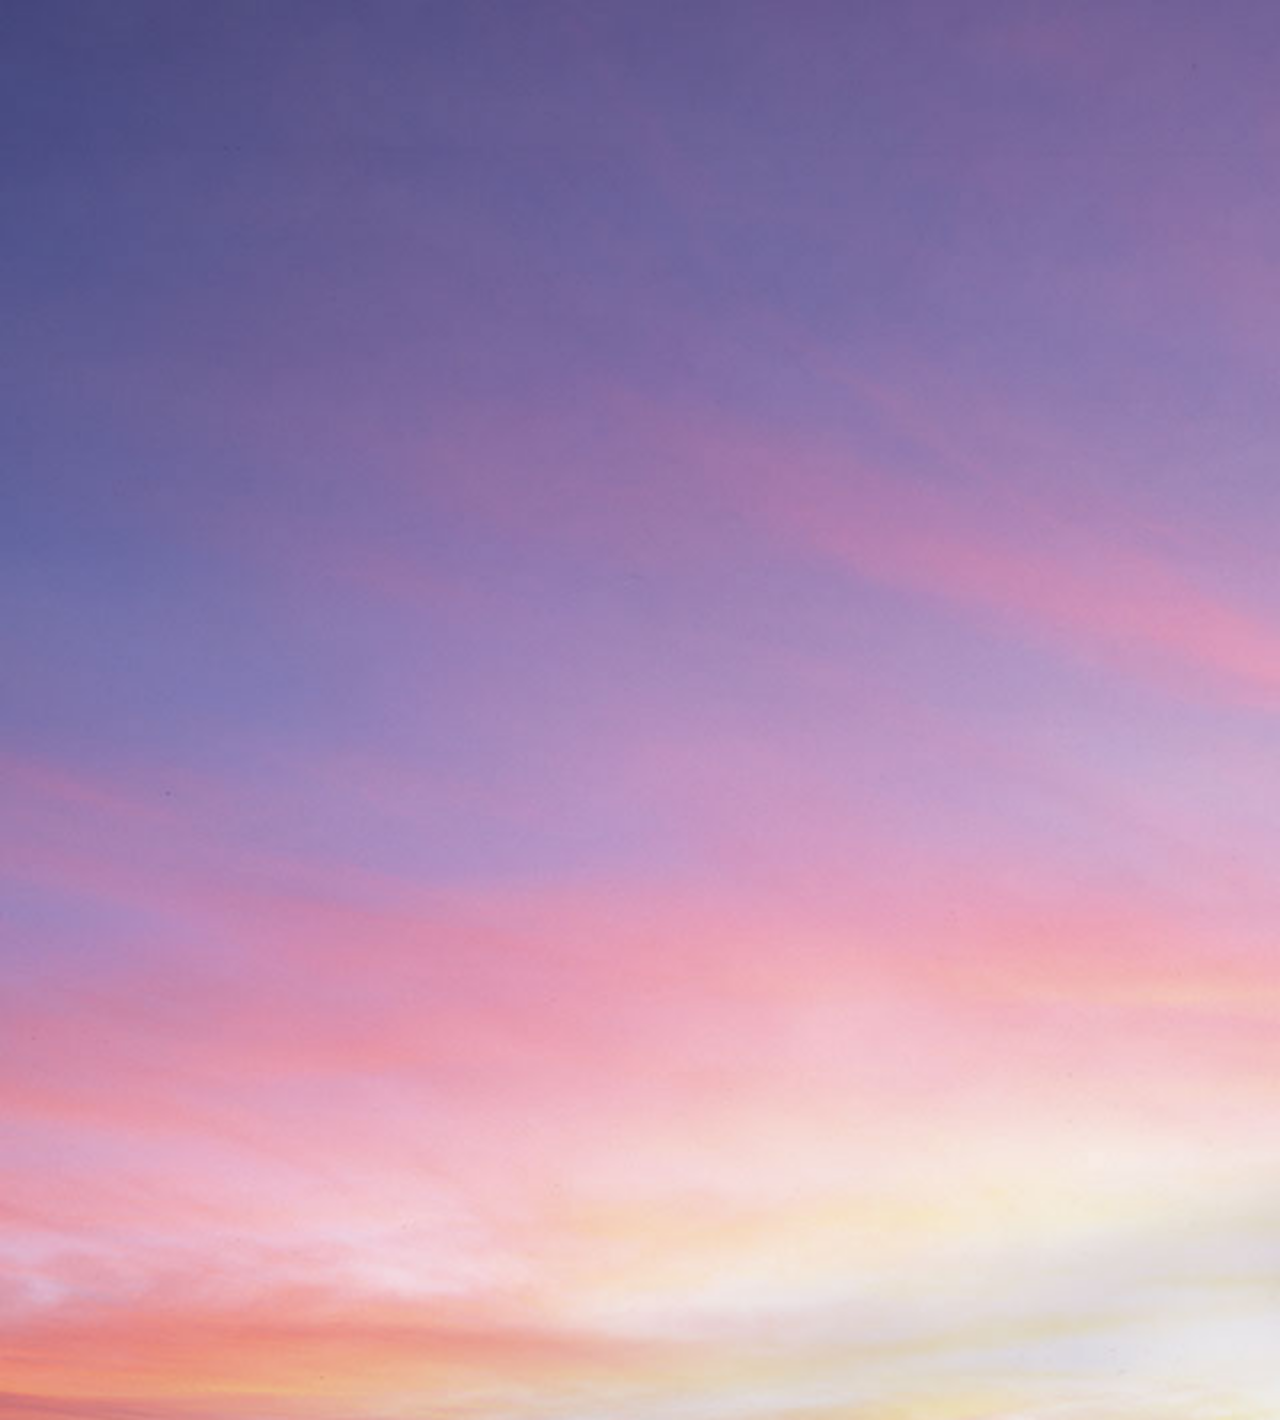
==== commit e7410445: "update" ====
--- a/index.html
+++ b/index.html
@@ -1,254 +1,191 @@
 <!DOCTYPE html>
 	<head>
-	  <meta charset="utf-8">
-	  <meta http-equiv="X-UA-Compatible" content="IE=edge">
-	  <meta name="description" content="">
-	  <meta name="keywords" content="">
-	  <meta name="viewport" content="width=device-width, initial-scale=1, maximum-scale=1, user-scalable=no">
-	  <title>万晟悦府</title>
-	  <meta name="renderer" content="webkit">
-	  <meta http-equiv="Cache-Control" content="no-siteapp"/>
-	  <meta name="mobile-web-app-capable" content="yes">
-	  <meta name="apple-mobile-web-app-capable" content="yes">
-	  <meta name="apple-mobile-web-app-status-bar-style" content="black">
-	  <meta name="apple-mobile-web-app-title" content="Amaze UI"/>
-	  <meta name="msapplication-TileColor" content="#0e90d2">
-	  <link rel="stylesheet" href="css/index.css">
-	  <script src="js/jquery.min.js" type="text/javascript"></script>
-	  <!-- <script src="./tpl/static/tpl/house/share.js" type="text/javascript"></script>
-	  <script src="./tpl/static/tpl/house/style.js" type="text/javascript"></script> -->
-	  <script>
-	// $(document).ready(function() {
-	// 	setTimeout(function() {	
-	// 						$("#menu1").addClass(" animated_time1 fadeInDown");						
-	// 						},200)
-	// 				  setTimeout(function() {	
-	// 						$("#menu2").addClass("animated_time1 fadeInDown");						
-	// 						},500)
-	// 				 setTimeout(function() {
-	// 						$("#menu3").addClass("animated_time1 fadeInDown");						
-	// 						},900)
-	// 				setTimeout(function() {
-	// 						$("#menu4").addClass("animated_time1 fadeInDown");						
-	// 						},1200)
-	// 				setTimeout(function() {
-	// 						$("#menu5").addClass("animated_time1 fadeInDown");						
-	// 						},1500)
-	// 				setTimeout(function() {
-	// 						$("#menu6").addClass("animated_time1 fadeInDown");						
-	// 						},1800)
-	// 				setTimeout(function() {
-	// 						$("#menu7").addClass("animated_time1 fadeInDown");			
-	// 						},2100)
-	// 				setTimeout(function() {
-	// 						$(".xian").addClass("animated_time1 fadeInDown");			
-	// 						},2200)
-	// });
-	</script>
-	<script type="text/javascript">
-	        $(document).ready(function(){
-	 	
-		//点击所有元素时，判断如果不是显示的触发元素，则隐藏
-					
-					document.onclick = function (event)  
-					{     
-						var e = event || window.event;  
-						var elem = e.srcElement||e.target; 
-								while(elem)  
-									{   
-										if(elem.id == "message_sqid")  
-											{ 
-													return;  
-											}  
-										if(elem.id == "sign_up")  
-										{  
-												return;  
-										}  
-										
-										elem = elem.parentNode;  
-									//隐藏div的方法  
-								    
-									}  
-									 $("#messageid").hide();   
-					} 
-
-			});
-	</script>
-	<style>
-	body{
-		background-image: url(http://wxbucket.oss-cn-hangzhou.aliyuncs.com/wechat/house/wanchenbg.jpg);
-		background-size:100%;
-		background-repeat:no-repeat; 
-		background-color:#000;	  
-	  }
-	  .menuImg .menu{
-		width:33%; 
-		margin:4% auto;
-	  }
-	  .menuImg #menu2{
-		margin-top:10%;
-	  }
-	  .menuImg #menu6{
-		width: 12%;
-		margin: 0 0 0 29%;
-		float:left;
-	  }
-	    .menuImg #menu7{
-		width: 10%;
-		margin: 6% 0 0 60%;
-	  }
-	 </style>
+		<meta charset="utf-8">
+		<meta http-equiv="X-UA-Compatible" content="IE=edge">
+		<meta name="description" content="">
+		<meta name="keywords" content="">
+		<meta name="viewport" content="width=device-width, initial-scale=1, maximum-scale=1, user-scalable=no">
+		<title>万晟悦府</title>
+		<meta name="renderer" content="webkit">
+		<meta http-equiv="Cache-Control" content="no-siteapp"/>
+		<meta name="mobile-web-app-capable" content="yes">
+		<meta name="apple-mobile-web-app-capable" content="yes">
+		<meta name="apple-mobile-web-app-status-bar-style" content="black">
+		<meta name="apple-mobile-web-app-title" content="Amaze UI"/>
+		<meta name="msapplication-TileColor" content="#0e90d2">
+		<link rel="stylesheet" href="css/index.css">
+		<style type="text/css">
+			body{
+				background: url('images/index_bg.jpg') no-repeat;
+				background-size:cover;
+			  }
+			  .menuImg .menu{
+				width:33%; 
+				margin:4% auto;
+			  }
+			  .menuImg #menu2{
+				margin-top:10%;
+			  }
+			  .menuImg #menu6{
+				width: 12%;
+				margin: 6% 0 0 29%;
+				float:left;
+			  }
+			    .menuImg #menu7{
+				width: 10%;
+				margin: 6% 0 0 60%;
+			  }
+		 </style>
 	</head>
 	<body>
 		<div class="menuImg">
 	    	<ul>
-			<li class="menu" id="menu1" class="animated_time1 fadeInDown"> 
+				<li id="menu1" class="menu animated_time1 fadeInDown"> 
 					<a href="/index.php?g=Wap&m=Index&a=lists&classid=226&token=cvqnwp1433299509" >
-						<img src="http://wxbucket.oss-cn-hangzhou.aliyuncs.com/4/e/d/c/556e6de3895e2.png">
+						<img src="images/logo.png">
 					</a>
 				</li>
-				<li class="menu" id="menu2" class="animated_time1 fadeInDown"> 
+				<li id="menu2" class="menu animated_time1 fadeInDown delay1"> 
 					<a href="http://mp.weixin.qq.com/s?__biz=MzA4MjY2MDMzOQ==&mid=206275384&idx=1&sn=e497e9945a6820ec8ad7258f22937a4c#rd&wecha_id=" >
-						<img src="http://wxbucket.oss-cn-hangzhou.aliyuncs.com/a/9/d/c/556e6df44e876.png">
+						<img src="images/lpjj.png">
 					</a>
 				</li>
-				<li class="xian"><img src="http://wxbucket.oss-cn-hangzhou.aliyuncs.com/wechat/house/houseline.png"></li><li class="menu" id="menu3" class="animated_time1 fadeInDown"> 
+				<li class="xian animated_time1 fadeInDown line_delay">
+					<img src="images/line.png">
+				</li>
+				<li id="menu3" class="menu animated_time1 fadeInDown delay2"> 
 					<a href="/index.php?g=Wap&m=Index&a=lists&classid=228&token=cvqnwp1433299509" >
-						<img src="http://wxbucket.oss-cn-hangzhou.aliyuncs.com/2/a/0/1/556e6e0a27181.png">
+						<img src="images/hxjs.png">
 					</a>
 				</li>
-				<li class="xian"><img src="http://wxbucket.oss-cn-hangzhou.aliyuncs.com/wechat/house/houseline.png"></li><li class="menu" id="menu4" class="animated_time1 fadeInDown"> 
+				<li class="xian animated_time1 fadeInDown line_delay">
+					<img src="images/line.png">
+				</li>
+				<li id="menu4" class="menu animated_time1 fadeInDown delay3"> 
 					<a href="http://we.jinlanzuan.com/index.php?g=Wap&m=Reservation&a=index&rid=8&token=cvqnwp1433299509&wecha_id=" >
-						<img src="http://wxbucket.oss-cn-hangzhou.aliyuncs.com/2/2/1/c/556e6e256b6e2.png">
+						<img src="images/zxyy.png">
 					</a>
 				</li>
-				<li class="xian"><img src="http://wxbucket.oss-cn-hangzhou.aliyuncs.com/wechat/house/houseline.png"></li><li class="menu" id="menu5" class="animated_time1 fadeInDown"> 
+				<li class="xian animated_time1 fadeInDown line_delay">
+					<img src="images/line.png">
+				</li>
+				<li id="menu5" class="menu animated_time1 fadeInDown delay4"> 
 					<a href="http://we.jinlanzuan.com/index.php?g=Wap&m=Zhaopianwall&a=index&token=cvqnwp1433299509&wecha_id=&sgssz=mp.weixin.qq.com" >
-						<img src="http://wxbucket.oss-cn-hangzhou.aliyuncs.com/8/0/e/a/5576955038455.png">
+						<img src="images/wssj.png">
 					</a>
 				</li>
-				<li class="xian"><img src="http://wxbucket.oss-cn-hangzhou.aliyuncs.com/wechat/house/houseline.png"></li>		</ul>
-			<ul>
-			<li id="menu6" class="animated_time1 fadeInDown">
-	            <a href="tel:0575-88138988" ><img src="http://wxbucket.oss-cn-hangzhou.aliyuncs.com/7/e/f/8/556e71c8533db.png" ></a>
-				</li><li id="menu7" class="animated_time1 fadeInDown">
-	            <a href="http://we.jinlanzuan.com/index.php?g=Wap&m=Company&a=map&token=cvqnwp1433299509&wecha_id=&companyid=12" ><img src="http://wxbucket.oss-cn-hangzhou.aliyuncs.com/a/3/6/c/556e71d4e7a5d.png" ></a>
-				</li>        </ul>
+				<li class="xian animated_time1 fadeInDown line_delay">
+					<img src="images/line.png">
+				</li>		
+				<li id="menu6" class="animated_time1 fadeInDown">
+		            <a href="tel:0575-88138988" >
+		            	<img src="images/phone.png" >
+		            </a>
+				</li>
+				<li id="menu7" class="animated_time1 fadeInDown">
+		            <a href="http://we.jinlanzuan.com/index.php?g=Wap&m=Company&a=map&token=cvqnwp1433299509&wecha_id=&companyid=12" >
+		            	<img src="images/location.png" >
+		            </a>
+				</li>
+			</ul>       
 	    </div>
-	    <div style="position:absolute; bottom:3px;left:0;z-index:999;width:100%;text-align:center; font-size:12px; color:#FFF">
-				</div> 
-	<!-- share -->
-
 		<script type="text/javascript">
-				window.shareData = {  
-						"moduleName":"Index",
-						"moduleID": "0",
-						"imgUrl": "http://wxbucket.oss-cn-hangzhou.aliyuncs.com/0/b/8/1/55769e4e5d74a.jpg", 
-						"timeLineLink": "http://we.jinlanzuan.com/index.php?g=Wap&m=Index&a=index&token=cvqnwp1433299509",
-						"sendFriendLink": "http://we.jinlanzuan.com/index.php?g=Wap&m=Index&a=index&token=cvqnwp1433299509",
-						"weiboLink": "http://we.jinlanzuan.com/index.php?g=Wap&m=Index&a=index&token=cvqnwp1433299509",
-						"tTitle": "万晟悦府——城市纯山地公园别墅",
-						"tContent": "万晟悦府，绍兴唯一在售城市纯山地公园别墅！■2000方高端尊享会所 ■5000方中央景观院落 ■7000方私家农耕菜园 ■15000方大型山地公园 ■山顶无边界泳池"
-					};
+				// window.shareData = {  
+				// 		"moduleName":"Index",
+				// 		"moduleID": "0",
+				// 		"imgUrl": "http://wxbucket.oss-cn-hangzhou.aliyuncs.com/0/b/8/1/55769e4e5d74a.jpg", 
+				// 		"timeLineLink": "http://we.jinlanzuan.com/index.php?g=Wap&m=Index&a=index&token=cvqnwp1433299509",
+				// 		"sendFriendLink": "http://we.jinlanzuan.com/index.php?g=Wap&m=Index&a=index&token=cvqnwp1433299509",
+				// 		"weiboLink": "http://we.jinlanzuan.com/index.php?g=Wap&m=Index&a=index&token=cvqnwp1433299509",
+				// 		"tTitle": "万晟悦府——城市纯山地公园别墅",
+				// 		"tContent": "万晟悦府，绍兴唯一在售城市纯山地公园别墅！■2000方高端尊享会所 ■5000方中央景观院落 ■7000方私家农耕菜园 ■15000方大型山地公园 ■山顶无边界泳池"
+				// 	};
 			</script>
 			
-	<script src="http://res.wx.qq.com/open/js/jweixin-1.0.0.js"></script>
+	<!-- <script src="http://res.wx.qq.com/open/js/jweixin-1.0.0.js"></script> -->
 		<script>
-			wx.config({
-			debug: false,
-			appId: 'wxcc768e41f90e43af',
-			timestamp:'1464050027' ,
-			nonceStr: 'btHMYoEU3VZCzZnq',
-			signature: '9e7ead1c5fa5353adef19737cb43bca4f0945247',
-			jsApiList: [
-				'checkJsApi',
-				'onMenuShareTimeline',
-				'onMenuShareAppMessage',
-				'onMenuShareQQ',
-				'onMenuShareWeibo',
-				'hideMenuItems',
-				'showMenuItems',
-				'hideAllNonBaseMenuItem',
-				'showAllNonBaseMenuItem',
-				'chooseImage',
-	                        'previewImage',
-	                        'uploadImage',
-	                        'downloadImage',
-	                        'addCard',
-	                        'chooseCard',
-	                        'openCard',
-			]
-		  });
-		  wx.ready(function () {
-			// 在这里调用 API
+			// wx.config({
+			// debug: false,
+			// appId: 'wxcc768e41f90e43af',
+			// timestamp:'1464050027' ,
+			// nonceStr: 'btHMYoEU3VZCzZnq',
+			// signature: '9e7ead1c5fa5353adef19737cb43bca4f0945247',
+			// jsApiList: [
+			// 	'checkJsApi',
+			// 	'onMenuShareTimeline',
+			// 	'onMenuShareAppMessage',
+			// 	'onMenuShareQQ',
+			// 	'onMenuShareWeibo',
+			// 	'hideMenuItems',
+			// 	'showMenuItems',
+			// 	'hideAllNonBaseMenuItem',
+			// 	'showAllNonBaseMenuItem',
+			// 	'chooseImage',
+	  //                       'previewImage',
+	  //                       'uploadImage',
+	  //                       'downloadImage',
+	  //                       'addCard',
+	  //                       'chooseCard',
+	  //                       'openCard',
+			// ]
+		 //  });
+		 //  wx.ready(function () {
+			// // 在这里调用 API
 			
-			wx.onMenuShareAppMessage({
-				title: window.shareData.tTitle, // 分享标题
-				desc: window.shareData.tContent, // 分享描述
-				link: window.shareData.sendFriendLink, // 分享链接
-				imgUrl: window.shareData.imgUrl, // 分享图标
-				type: window.shareData.sendFriendLink, // 分享类型,music、video或link，不填默认为link
-				dataUrl: '', // 如果type是music或video，则要提供数据链接，默认为空
-				success: function () { 
-					// 用户确认分享后执行的回调函数
-				},
-				cancel: function () { 
-					// 用户取消分享后执行的回调函数
-				}
-			});
+			// wx.onMenuShareAppMessage({
+			// 	title: window.shareData.tTitle, // 分享标题
+			// 	desc: window.shareData.tContent, // 分享描述
+			// 	link: window.shareData.sendFriendLink, // 分享链接
+			// 	imgUrl: window.shareData.imgUrl, // 分享图标
+			// 	type: window.shareData.sendFriendLink, // 分享类型,music、video或link，不填默认为link
+			// 	dataUrl: '', // 如果type是music或video，则要提供数据链接，默认为空
+			// 	success: function () { 
+			// 		// 用户确认分享后执行的回调函数
+			// 	},
+			// 	cancel: function () { 
+			// 		// 用户取消分享后执行的回调函数
+			// 	}
+			// });
 			
-			wx.onMenuShareTimeline({
-				title: window.shareData.tTitle, // 分享标题
-				link: window.shareData.timeLineLink, // 分享链接
-				imgUrl: window.shareData.imgUrl, // 分享图标
-				success: function () { 
-					// 用户确认分享后执行的回调函数
-				},
-				cancel: function () { 
-					// 用户取消分享后执行的回调函数
-				}
-			});
+			// wx.onMenuShareTimeline({
+			// 	title: window.shareData.tTitle, // 分享标题
+			// 	link: window.shareData.timeLineLink, // 分享链接
+			// 	imgUrl: window.shareData.imgUrl, // 分享图标
+			// 	success: function () { 
+			// 		// 用户确认分享后执行的回调函数
+			// 	},
+			// 	cancel: function () { 
+			// 		// 用户取消分享后执行的回调函数
+			// 	}
+			// });
 			
-			wx.onMenuShareQQ({
-				title: window.shareData.tTitle, // 分享标题
-				desc: window.shareData.tContent, // 分享描述
-				link: window.shareData.sendFriendLink, // 分享链接
-				imgUrl: window.shareData.imgUrl, // 分享图标
-				success: function () { 
-				   // 用户确认分享后执行的回调函数
-				},
-				cancel: function () { 
-				   // 用户取消分享后执行的回调函数
-				}
-			});
+			// wx.onMenuShareQQ({
+			// 	title: window.shareData.tTitle, // 分享标题
+			// 	desc: window.shareData.tContent, // 分享描述
+			// 	link: window.shareData.sendFriendLink, // 分享链接
+			// 	imgUrl: window.shareData.imgUrl, // 分享图标
+			// 	success: function () { 
+			// 	   // 用户确认分享后执行的回调函数
+			// 	},
+			// 	cancel: function () { 
+			// 	   // 用户取消分享后执行的回调函数
+			// 	}
+			// });
 			
-			//预览图片接口
-			/*
-			document.querySelector('#previewImage').onclick = function () {
-				wx.previewImage({
-				  current: 'http://img5.douban.com/view/photo/photo/public/p1353993776.jpg',
-				  urls: [
-					'http://img3.douban.com/view/photo/photo/public/p2152117150.jpg',
-					'http://img5.douban.com/view/photo/photo/public/p1353993776.jpg',
-					'http://img3.douban.com/view/photo/photo/public/p2152134700.jpg'
-				  ]
-				});
-			};
-			*/
 			
-		  });
+		 //  });
 	        
-	        function shareHandle(to) {
-		var submitData = {
-			module: window.shareData.moduleName,
-			moduleid: window.shareData.moduleID,
-			token:'cvqnwp1433299509',
-			wecha_id:'',
-			url: window.shareData.sendFriendLink,
-			to:to
-		};
-		$.post('/index.php?g=Wap&m=Share&a=shareData&token=cvqnwp1433299509',submitData,function (data) {},'json')
-	}
-
+	//         function shareHandle(to) {
+	// 	var submitData = {
+	// 		module: window.shareData.moduleName,
+	// 		moduleid: window.shareData.moduleID,
+	// 		token:'cvqnwp1433299509',
+	// 		wecha_id:'',
+	// 		url: window.shareData.sendFriendLink,
+	// 		to:to
+	// 	};
+	// 	$.post('/index.php?g=Wap&m=Share&a=shareData&token=cvqnwp1433299509',submitData,function (data) {},'json')
+	// }
+</script>
 	</body>
 </html>--- a/css/index.css
+++ b/css/index.css
@@ -1,14 +1,22 @@
 /* CSS Document */
 
-.delay{
+
+.delay1{
 	-webkit-animation-delay:1s;
-	}
-.delay1{
+}
+.delay2{
 	-webkit-animation-delay:1.5s;
-	}
-.delay2{
-	-webkit-animation-delay:.5s;
-	}
+}
+.delay3{
+	-webkit-animation-delay:2s;
+}
+.delay4{
+	-webkit-animation-delay:2.5s;
+}
+
+.line_delay{
+	-webkit-animation-delay:3s;
+}
 
 
 .animated_time {
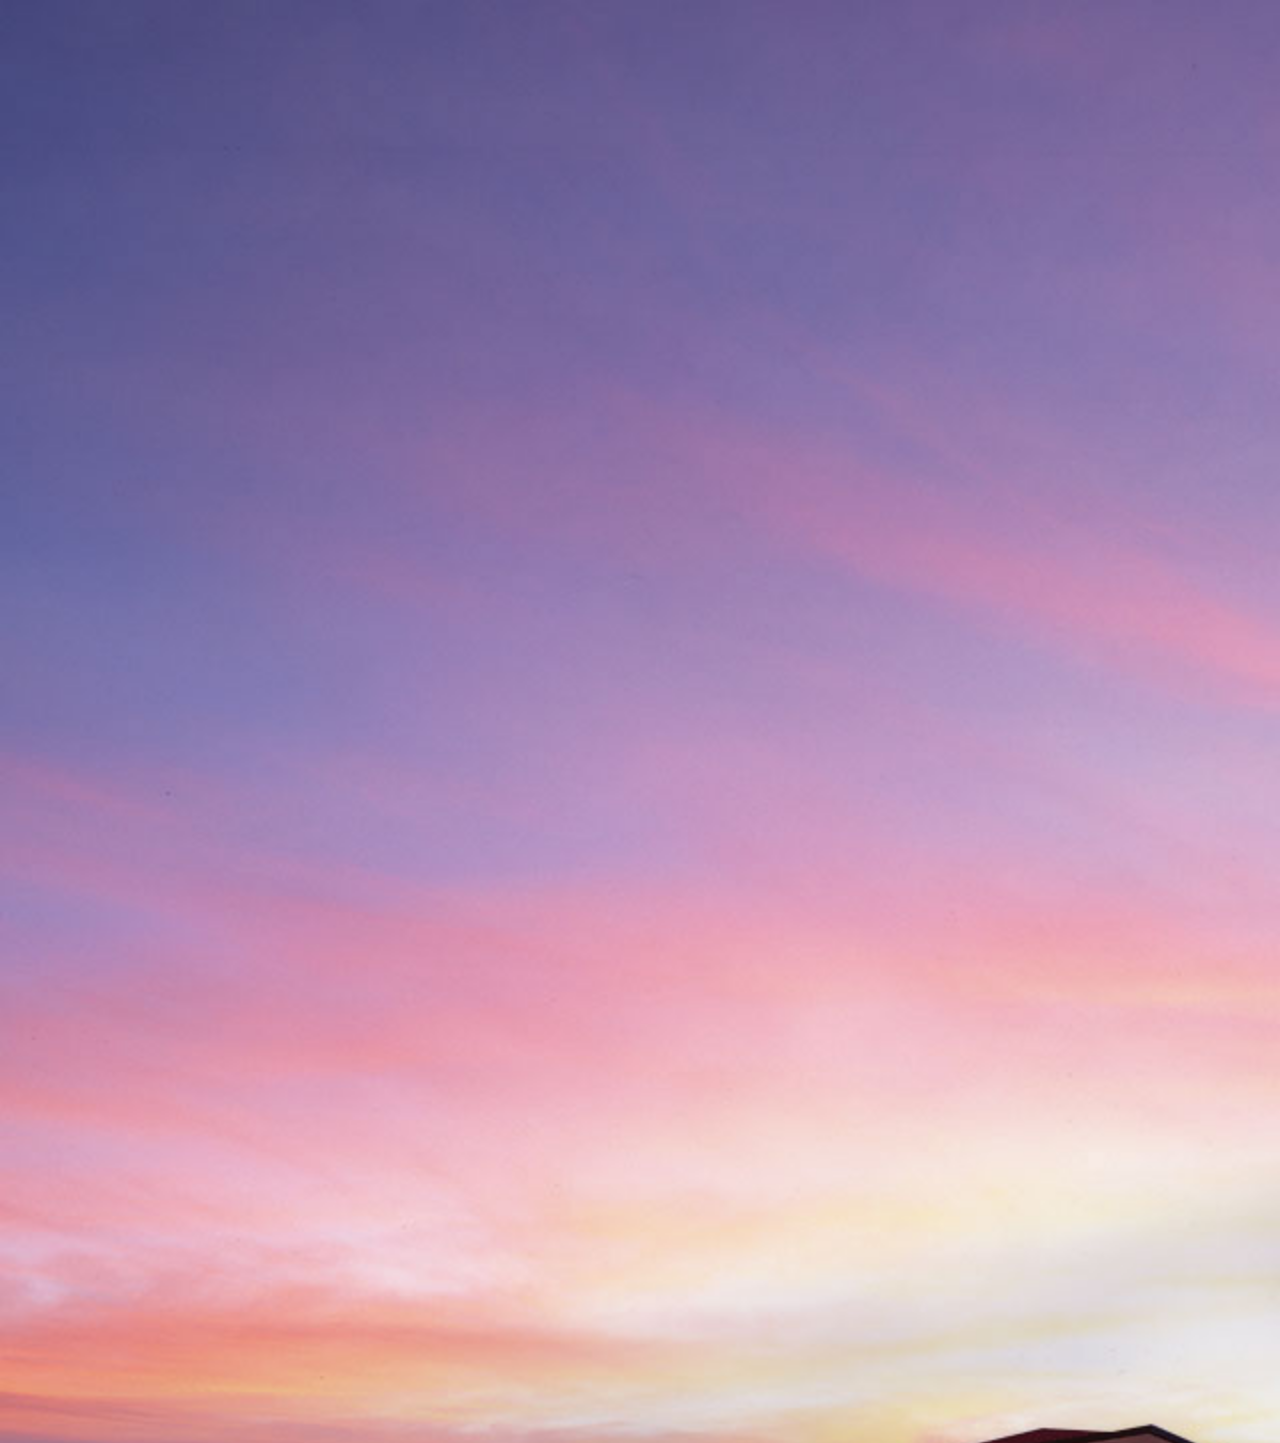
==== commit 6bd727f1: "update" ====
--- a/index.html
+++ b/index.html
@@ -1,11 +1,11 @@
 <!DOCTYPE html>
 	<head>
+		<title>万晟悦府</title>
 		<meta charset="utf-8">
 		<meta http-equiv="X-UA-Compatible" content="IE=edge">
 		<meta name="description" content="">
 		<meta name="keywords" content="">
 		<meta name="viewport" content="width=device-width, initial-scale=1, maximum-scale=1, user-scalable=no">
-		<title>万晟悦府</title>
 		<meta name="renderer" content="webkit">
 		<meta http-equiv="Cache-Control" content="no-siteapp"/>
 		<meta name="mobile-web-app-capable" content="yes">
@@ -13,179 +13,80 @@
 		<meta name="apple-mobile-web-app-status-bar-style" content="black">
 		<meta name="apple-mobile-web-app-title" content="Amaze UI"/>
 		<meta name="msapplication-TileColor" content="#0e90d2">
-		<link rel="stylesheet" href="css/index.css">
+		<link rel="stylesheet" href="css/all.css">
 		<style type="text/css">
 			body{
-				background: url('images/index_bg.jpg') no-repeat;
+				background: url('images/index/index_bg.jpg') no-repeat;
 				background-size:cover;
-			  }
-			  .menuImg .menu{
+			}
+			.menuImg .menu{
 				width:33%; 
 				margin:4% auto;
-			  }
-			  .menuImg #menu2{
+			}
+			.menuImg #menu2{
 				margin-top:10%;
-			  }
-			  .menuImg #menu6{
+			}
+			.menuImg #menu6{
 				width: 12%;
 				margin: 6% 0 0 29%;
 				float:left;
-			  }
-			    .menuImg #menu7{
+			}
+			.menuImg #menu7{
 				width: 10%;
 				margin: 6% 0 0 60%;
-			  }
-		 </style>
+			}
+		</style>
 	</head>
-	<body>
+	<body class="home">
 		<div class="menuImg">
 	    	<ul>
 				<li id="menu1" class="menu animated_time1 fadeInDown"> 
-					<a href="/index.php?g=Wap&m=Index&a=lists&classid=226&token=cvqnwp1433299509" >
-						<img src="images/logo.png">
+					<a>
+						<img src="images/index/logo.png">
 					</a>
 				</li>
 				<li id="menu2" class="menu animated_time1 fadeInDown delay1"> 
 					<a href="http://mp.weixin.qq.com/s?__biz=MzA4MjY2MDMzOQ==&mid=206275384&idx=1&sn=e497e9945a6820ec8ad7258f22937a4c#rd&wecha_id=" >
-						<img src="images/lpjj.png">
+						<img src="images/index/lpjj.png">
 					</a>
 				</li>
 				<li class="xian animated_time1 fadeInDown line_delay">
-					<img src="images/line.png">
+					<img src="images/index/line.png">
 				</li>
 				<li id="menu3" class="menu animated_time1 fadeInDown delay2"> 
-					<a href="/index.php?g=Wap&m=Index&a=lists&classid=228&token=cvqnwp1433299509" >
-						<img src="images/hxjs.png">
+					<a href="house.html" >
+						<img src="images/index/hxjs.png">
 					</a>
 				</li>
 				<li class="xian animated_time1 fadeInDown line_delay">
-					<img src="images/line.png">
+					<img src="images/index/line.png">
 				</li>
 				<li id="menu4" class="menu animated_time1 fadeInDown delay3"> 
-					<a href="http://we.jinlanzuan.com/index.php?g=Wap&m=Reservation&a=index&rid=8&token=cvqnwp1433299509&wecha_id=" >
-						<img src="images/zxyy.png">
+					<a href="reservation.html" >
+						<img src="images/index/zxyy.png">
 					</a>
 				</li>
 				<li class="xian animated_time1 fadeInDown line_delay">
-					<img src="images/line.png">
+					<img src="images/index/line.png">
 				</li>
 				<li id="menu5" class="menu animated_time1 fadeInDown delay4"> 
-					<a href="http://we.jinlanzuan.com/index.php?g=Wap&m=Zhaopianwall&a=index&token=cvqnwp1433299509&wecha_id=&sgssz=mp.weixin.qq.com" >
-						<img src="images/wssj.png">
+					<a href="photowall.html" >
+						<img src="images/index/wssj.png">
 					</a>
 				</li>
 				<li class="xian animated_time1 fadeInDown line_delay">
-					<img src="images/line.png">
+					<img src="images/index/line.png">
 				</li>		
 				<li id="menu6" class="animated_time1 fadeInDown">
-		            <a href="tel:0575-88138988" >
-		            	<img src="images/phone.png" >
-		            </a>
+		            <a class="fa fa-phone" href="tel:0575-88138988"></a>
 				</li>
 				<li id="menu7" class="animated_time1 fadeInDown">
-		            <a href="http://we.jinlanzuan.com/index.php?g=Wap&m=Company&a=map&token=cvqnwp1433299509&wecha_id=&companyid=12" >
-		            	<img src="images/location.png" >
+		            <a class="fa fa-map-marker" href="http://m.amap.com/share/index/__q=29.945993,120.649881&lnglat=120.649881,29.945993&name=%E7%BB%8D%E5%85%B4%E4%B8%87%E6%99%9F%E5%9C%B0%E4%BA%A7%E5%BC%80%E5%8F%91%E6%9C%89%E9%99%90%E5%85%AC%E5%8F%B8" >
 		            </a>
 				</li>
 			</ul>       
 	    </div>
-		<script type="text/javascript">
-				// window.shareData = {  
-				// 		"moduleName":"Index",
-				// 		"moduleID": "0",
-				// 		"imgUrl": "http://wxbucket.oss-cn-hangzhou.aliyuncs.com/0/b/8/1/55769e4e5d74a.jpg", 
-				// 		"timeLineLink": "http://we.jinlanzuan.com/index.php?g=Wap&m=Index&a=index&token=cvqnwp1433299509",
-				// 		"sendFriendLink": "http://we.jinlanzuan.com/index.php?g=Wap&m=Index&a=index&token=cvqnwp1433299509",
-				// 		"weiboLink": "http://we.jinlanzuan.com/index.php?g=Wap&m=Index&a=index&token=cvqnwp1433299509",
-				// 		"tTitle": "万晟悦府——城市纯山地公园别墅",
-				// 		"tContent": "万晟悦府，绍兴唯一在售城市纯山地公园别墅！■2000方高端尊享会所 ■5000方中央景观院落 ■7000方私家农耕菜园 ■15000方大型山地公园 ■山顶无边界泳池"
-				// 	};
-			</script>
-			
-	<!-- <script src="http://res.wx.qq.com/open/js/jweixin-1.0.0.js"></script> -->
-		<script>
-			// wx.config({
-			// debug: false,
-			// appId: 'wxcc768e41f90e43af',
-			// timestamp:'1464050027' ,
-			// nonceStr: 'btHMYoEU3VZCzZnq',
-			// signature: '9e7ead1c5fa5353adef19737cb43bca4f0945247',
-			// jsApiList: [
-			// 	'checkJsApi',
-			// 	'onMenuShareTimeline',
-			// 	'onMenuShareAppMessage',
-			// 	'onMenuShareQQ',
-			// 	'onMenuShareWeibo',
-			// 	'hideMenuItems',
-			// 	'showMenuItems',
-			// 	'hideAllNonBaseMenuItem',
-			// 	'showAllNonBaseMenuItem',
-			// 	'chooseImage',
-	  //                       'previewImage',
-	  //                       'uploadImage',
-	  //                       'downloadImage',
-	  //                       'addCard',
-	  //                       'chooseCard',
-	  //                       'openCard',
-			// ]
-		 //  });
-		 //  wx.ready(function () {
-			// // 在这里调用 API
-			
-			// wx.onMenuShareAppMessage({
-			// 	title: window.shareData.tTitle, // 分享标题
-			// 	desc: window.shareData.tContent, // 分享描述
-			// 	link: window.shareData.sendFriendLink, // 分享链接
-			// 	imgUrl: window.shareData.imgUrl, // 分享图标
-			// 	type: window.shareData.sendFriendLink, // 分享类型,music、video或link，不填默认为link
-			// 	dataUrl: '', // 如果type是music或video，则要提供数据链接，默认为空
-			// 	success: function () { 
-			// 		// 用户确认分享后执行的回调函数
-			// 	},
-			// 	cancel: function () { 
-			// 		// 用户取消分享后执行的回调函数
-			// 	}
-			// });
-			
-			// wx.onMenuShareTimeline({
-			// 	title: window.shareData.tTitle, // 分享标题
-			// 	link: window.shareData.timeLineLink, // 分享链接
-			// 	imgUrl: window.shareData.imgUrl, // 分享图标
-			// 	success: function () { 
-			// 		// 用户确认分享后执行的回调函数
-			// 	},
-			// 	cancel: function () { 
-			// 		// 用户取消分享后执行的回调函数
-			// 	}
-			// });
-			
-			// wx.onMenuShareQQ({
-			// 	title: window.shareData.tTitle, // 分享标题
-			// 	desc: window.shareData.tContent, // 分享描述
-			// 	link: window.shareData.sendFriendLink, // 分享链接
-			// 	imgUrl: window.shareData.imgUrl, // 分享图标
-			// 	success: function () { 
-			// 	   // 用户确认分享后执行的回调函数
-			// 	},
-			// 	cancel: function () { 
-			// 	   // 用户取消分享后执行的回调函数
-			// 	}
-			// });
-			
-			
-		 //  });
-	        
-	//         function shareHandle(to) {
-	// 	var submitData = {
-	// 		module: window.shareData.moduleName,
-	// 		moduleid: window.shareData.moduleID,
-	// 		token:'cvqnwp1433299509',
-	// 		wecha_id:'',
-	// 		url: window.shareData.sendFriendLink,
-	// 		to:to
-	// 	};
-	// 	$.post('/index.php?g=Wap&m=Share&a=shareData&token=cvqnwp1433299509',submitData,function (data) {},'json')
-	// }
-</script>
+		<script src="http://res.wx.qq.com/open/js/jweixin-1.0.0.js"></script>
+		<script type="text/javascript" src="js/common.js"></script>
 	</body>
 </html>--- a/css/all.css
+++ b/css/all.css
@@ -0,0 +1,5 @@
+﻿html{font-size:62.5%;font-family:Microsoft YaHei,宋体}a{outline:none}.delay1{-webkit-animation-delay:1s}.delay2{-webkit-animation-delay:1.5s}.delay3{-webkit-animation-delay:2s}.delay4{-webkit-animation-delay:2.5s}.line_delay{-webkit-animation-delay:3s}.animated_time{-webkit-animation-duration:0.5s;-moz-animation-duration:0.5s;-o-animation-duration:0.5s;animation-duration:0.5s;-webkit-animation-fill-mode:both;-moz-animation-fill-mode:both;-o-animation-fill-mode:both;animation-fill-mode:both}.animated_time2{-webkit-animation-duration:2s;-moz-animation-duration:2s;-o-animation-duration:2s;animation-duration:2s;-webkit-animation-fill-mode:both;-moz-animation-fill-mode:both;-o-animation-fill-mode:both;animation-fill-mode:both;-webkit-animation-iteration-count:infinite}.animated_time1{-webkit-animation-duration:1s;-moz-animation-duration:1s;-o-animation-duration:1s;animation-duration:1s;-webkit-animation-fill-mode:both;-moz-animation-fill-mode:both;-o-animation-fill-mode:both;animation-fill-mode:both}.animated-d3{-webkit-animation-duration:1.6s;-moz-animation-duration:1.6s;-o-animation-duration:1.6s;animation-duration:1.6s;-webkit-animation-fill-mode:both;-moz-animation-fill-mode:both;-o-animation-fill-mode:both;animation-fill-mode:both}.animated_2{-webkit-animation-duration:2s;-moz-animation-duration:2s;-o-animation-duration:2s;animation-duration:2s;-webkit-animation-fill-mode:both;-moz-animation-fill-mode:both;-o-animation-fill-mode:both;animation-fill-mode:both}.animated{-webkit-animation-duration:1.5s;-moz-animation-duration:1.5s;-o-animation-duration:1.5s;animation-duration:1.5s;-webkit-animation-fill-mode:both;-moz-animation-fill-mode:both;-o-animation-fill-mode:both;animation-fill-mode:both}.animated.hinge{-webkit-animation-duration:2s;-moz-animation-duration:2s;-o-animation-duration:2s;animation-duration:2s}@-webkit-keyframes flash{0%, 50%, 100%{opacity:1}25%, 75%{opacity:0}}@-moz-keyframes flash{0%, 50%, 100%{opacity:1}25%, 75%{opacity:0}}@-o-keyframes flash{0%, 50%, 100%{opacity:1}25%, 75%{opacity:0}}@keyframes flash{0%, 50%, 100%{opacity:1}25%, 75%{opacity:0}}.flash{-webkit-animation-name:flash;-moz-animation-name:flash;-o-animation-name:flash;animation-name:flash}@-webkit-keyframes shake{0%, 100%{-webkit-transform:translateX(0)}10%, 30%, 50%, 70%, 90%{-webkit-transform:translateX(-10px)}20%, 40%, 60%, 80%{-webkit-transform:translateX(10px)}}@-moz-keyframes shake{0%, 100%{-moz-transform:translateX(0)}10%, 30%, 50%, 70%, 90%{-moz-transform:translateX(-10px)}20%, 40%, 60%, 80%{-moz-transform:translateX(10px)}}@-o-keyframes shake{0%, 100%{-o-transform:translateX(0)}10%, 30%, 50%, 70%, 90%{-o-transform:translateX(-10px)}20%, 40%, 60%, 80%{-o-transform:translateX(10px)}}@keyframes shake{0%, 100%{transform:translateX(0)}10%, 30%, 50%, 70%, 90%{transform:translateX(-10px)}20%, 40%, 60%, 80%{transform:translateX(10px)}}.shake{-webkit-animation-name:shake;-moz-animation-name:shake;-o-animation-name:shake;animation-name:shake}@-webkit-keyframes bounce{0%, 20%, 50%, 80%, 100%{-webkit-transform:translateY(0)}40%{-webkit-transform:translateY(-30px)}60%{-webkit-transform:translateY(-15px)}}@-moz-keyframes bounce{0%, 20%, 50%, 80%, 100%{-moz-transform:translateY(0)}40%{-moz-transform:translateY(-30px)}60%{-moz-transform:translateY(-15px)}}@-o-keyframes bounce{0%, 20%, 50%, 80%, 100%{-o-transform:translateY(0)}40%{-o-transform:translateY(-30px)}60%{-o-transform:translateY(-15px)}}@keyframes bounce{0%, 20%, 50%, 80%, 100%{transform:translateY(0)}40%{transform:translateY(-30px)}60%{transform:translateY(-15px)}}.bounce{-webkit-animation-name:bounce;-moz-animation-name:bounce;-o-animation-name:bounce;animation-name:bounce}@-webkit-keyframes tada{0%{-webkit-transform:scale(1)}10%, 20%{-webkit-transform:scale(0.9) rotate(-3deg)}30%, 50%, 70%, 90%{-webkit-transform:scale(1.1) rotate(3deg)}40%, 60%, 80%{-webkit-transform:scale(1.1) rotate(-3deg)}100%{-webkit-transform:scale(1) rotate(0)}}@-moz-keyframes tada{0%{-moz-transform:scale(1)}10%, 20%{-moz-transform:scale(0.9) rotate(-3deg)}30%, 50%, 70%, 90%{-moz-transform:scale(1.1) rotate(3deg)}40%, 60%, 80%{-moz-transform:scale(1.1) rotate(-3deg)}100%{-moz-transform:scale(1) rotate(0)}}@-o-keyframes tada{0%{-o-transform:scale(1)}10%, 20%{-o-transform:scale(0.9) rotate(-3deg)}30%, 50%, 70%, 90%{-o-transform:scale(1.1) rotate(3deg)}40%, 60%, 80%{-o-transform:scale(1.1) rotate(-3deg)}100%{-o-transform:scale(1) rotate(0)}}@keyframes tada{0%{transform:scale(1)}10%, 20%{transform:scale(0.9) rotate(-3deg)}30%, 50%, 70%, 90%{transform:scale(1.1) rotate(3deg)}40%, 60%, 80%{transform:scale(1.1) rotate(-3deg)}100%{transform:scale(1) rotate(0)}}.tada{-webkit-animation-name:tada;-moz-animation-name:tada;-o-animation-name:tada;animation-name:tada}@-webkit-keyframes swing{20%, 40%, 60%, 80%, 100%{-webkit-transform-origin:top center}20%{-webkit-transform:rotate(15deg)}40%{-webkit-transform:rotate(-10deg)}60%{-webkit-transform:rotate(5deg)}80%{-webkit-transform:rotate(-5deg)}100%{-webkit-transform:rotate(0deg)}}@-moz-keyframes swing{20%{-moz-transform:rotate(15deg)}40%{-moz-transform:rotate(-10deg)}60%{-moz-transform:rotate(5deg)}80%{-moz-transform:rotate(-5deg)}100%{-moz-transform:rotate(0deg)}}@-o-keyframes swing{20%{-o-transform:rotate(15deg)}40%{-o-transform:rotate(-10deg)}60%{-o-transform:rotate(5deg)}80%{-o-transform:rotate(-5deg)}100%{-o-transform:rotate(0deg)}}@keyframes swing{20%{transform:rotate(15deg)}40%{transform:rotate(-10deg)}60%{transform:rotate(5deg)}80%{transform:rotate(-5deg)}100%{transform:rotate(0deg)}}.swing{-webkit-transform-origin:top center;-moz-transform-origin:top center;-o-transform-origin:top center;transform-origin:top center;-webkit-animation-name:swing;-moz-animation-name:swing;-o-animation-name:swing;animation-name:swing}@-webkit-keyframes wobble{0%{-webkit-transform:translateX(0%)}15%{-webkit-transform:translateX(-25%) rotate(-5deg)}30%{-webkit-transform:translateX(20%) rotate(3deg)}45%{-webkit-transform:translateX(-15%) rotate(-3deg)}60%{-webkit-transform:translateX(10%) rotate(2deg)}75%{-webkit-transform:translateX(-5%) rotate(-1deg)}100%{-webkit-transform:translateX(0%)}}@-moz-keyframes wobble{0%{-moz-transform:translateX(0%)}15%{-moz-transform:translateX(-25%) rotate(-5deg)}30%{-moz-transform:translateX(20%) rotate(3deg)}45%{-moz-transform:translateX(-15%) rotate(-3deg)}60%{-moz-transform:translateX(10%) rotate(2deg)}75%{-moz-transform:translateX(-5%) rotate(-1deg)}100%{-moz-transform:translateX(0%)}}@-o-keyframes wobble{0%{-o-transform:translateX(0%)}15%{-o-transform:translateX(-25%) rotate(-5deg)}30%{-o-transform:translateX(20%) rotate(3deg)}45%{-o-transform:translateX(-15%) rotate(-3deg)}60%{-o-transform:translateX(10%) rotate(2deg)}75%{-o-transform:translateX(-5%) rotate(-1deg)}100%{-o-transform:translateX(0%)}}@keyframes wobble{0%{transform:translateX(0%)}15%{transform:translateX(-25%) rotate(-5deg)}30%{transform:translateX(20%) rotate(3deg)}45%{transform:translateX(-15%) rotate(-3deg)}60%{transform:translateX(10%) rotate(2deg)}75%{transform:translateX(-5%) rotate(-1deg)}100%{transform:translateX(0%)}}.wobble{-webkit-animation-name:wobble;-moz-animation-name:wobble;-o-animation-name:wobble;animation-name:wobble}@-webkit-keyframes pulse{0%{-webkit-transform:scale(1)}50%{-webkit-transform:scale(1.1)}100%{-webkit-transform:scale(1)}}@-moz-keyframes pulse{0%{-moz-transform:scale(1)}50%{-moz-transform:scale(1.1)}100%{-moz-transform:scale(1)}}@-o-keyframes pulse{0%{-o-transform:scale(1)}50%{-o-transform:scale(1.1)}100%{-o-transform:scale(1)}}@keyframes pulse{0%{transform:scale(1)}50%{transform:scale(1.1)}100%{transform:scale(1)}}.pulse{-webkit-animation-name:pulse;-moz-animation-name:pulse;-o-animation-name:pulse;animation-name:pulse}@-webkit-keyframes flip{0%{-webkit-transform:perspective(400px) rotateY(0);-webkit-animation-timing-function:ease-out}40%{-webkit-transform:perspective(400px) translateZ(150px) rotateY(170deg);-webkit-animation-timing-function:ease-out}50%{-webkit-transform:perspective(400px) translateZ(150px) rotateY(190deg) scale(1);-webkit-animation-timing-function:ease-in}80%{-webkit-transform:perspective(400px) rotateY(360deg) scale(0.95);-webkit-animation-timing-function:ease-in}100%{-webkit-transform:perspective(400px) scale(1);-webkit-animation-timing-function:ease-in}}@-moz-keyframes flip{0%{-moz-transform:perspective(400px) rotateY(0);-moz-animation-timing-function:ease-out}40%{-moz-transform:perspective(400px) translateZ(150px) rotateY(170deg);-moz-animation-timing-function:ease-out}50%{-moz-transform:perspective(400px) translateZ(150px) rotateY(190deg) scale(1);-moz-animation-timing-function:ease-in}80%{-moz-transform:perspective(400px) rotateY(360deg) scale(0.95);-moz-animation-timing-function:ease-in}100%{-moz-transform:perspective(400px) scale(1);-moz-animation-timing-function:ease-in}}@-o-keyframes flip{0%{-o-transform:perspective(400px) rotateY(0);-o-animation-timing-function:ease-out}40%{-o-transform:perspective(400px) translateZ(150px) rotateY(170deg);-o-animation-timing-function:ease-out}50%{-o-transform:perspective(400px) translateZ(150px) rotateY(190deg) scale(1);-o-animation-timing-function:ease-in}80%{-o-transform:perspective(400px) rotateY(360deg) scale(0.95);-o-animation-timing-function:ease-in}100%{-o-transform:perspective(400px) scale(1);-o-animation-timing-function:ease-in}}@keyframes flip{0%{transform:perspective(400px) rotateY(0);animation-timing-function:ease-out}40%{transform:perspective(400px) translateZ(150px) rotateY(170deg);animation-timing-function:ease-out}50%{transform:perspective(400px) translateZ(150px) rotateY(190deg) scale(1);animation-timing-function:ease-in}80%{transform:perspective(400px) rotateY(360deg) scale(0.95);animation-timing-function:ease-in}100%{transform:perspective(400px) scale(1);animation-timing-function:ease-in}}.flip{-webkit-backface-visibility:visible !important;-webkit-animation-name:flip;-moz-backface-visibility:visible !important;-moz-animation-name:flip;-o-backface-visibility:visible !important;-o-animation-name:flip;backface-visibility:visible !important;animation-name:flip}@-webkit-keyframes flipOutX{0%{-webkit-transform:perspective(400px) rotateX(0deg);opacity:1}100%{-webkit-transform:perspective(400px) rotateX(90deg);opacity:0}}@-moz-keyframes flipOutX{0%{-moz-transform:perspective(400px) rotateX(0deg);opacity:1}100%{-moz-transform:perspective(400px) rotateX(90deg);opacity:0}}@-o-keyframes flipOutX{0%{-o-transform:perspective(400px) rotateX(0deg);opacity:1}100%{-o-transform:perspective(400px) rotateX(90deg);opacity:0}}@keyframes flipOutX{0%{transform:perspective(400px) rotateX(0deg);opacity:1}100%{transform:perspective(400px) rotateX(90deg);opacity:0}}.flipOutX{-webkit-animation-name:flipOutX;-webkit-backface-visibility:visible !important;-moz-animation-name:flipOutX;-moz-backface-visibility:visible !important;-o-animation-name:flipOutX;-o-backface-visibility:visible !important;animation-name:flipOutX;backface-visibility:visible !important}@-webkit-keyframes flipInY{0%{-webkit-transform:perspective(400px) rotateY(90deg);opacity:0}40%{-webkit-transform:perspective(400px) rotateY(-10deg)}70%{-webkit-transform:perspective(400px) rotateY(10deg)}100%{-webkit-transform:perspective(400px) rotateY(0deg);opacity:1}}@-moz-keyframes flipInY{0%{-moz-transform:perspective(400px) rotateY(90deg);opacity:0}40%{-moz-transform:perspective(400px) rotateY(-10deg)}70%{-moz-transform:perspective(400px) rotateY(10deg)}100%{-moz-transform:perspective(400px) rotateY(0deg);opacity:1}}@-o-keyframes flipInY{0%{-o-transform:perspective(400px) rotateY(90deg);opacity:0}40%{-o-transform:perspective(400px) rotateY(-10deg)}70%{-o-transform:perspective(400px) rotateY(10deg)}100%{-o-transform:perspective(400px) rotateY(0deg);opacity:1}}@keyframes flipInY{0%{transform:perspective(400px) rotateY(90deg);opacity:0}40%{transform:perspective(400px) rotateY(-10deg)}70%{transform:perspective(400px) rotateY(10deg)}100%{transform:perspective(400px) rotateY(0deg);opacity:1}}.flipInY{-webkit-backface-visibility:visible !important;-webkit-animation-name:flipInY;-moz-backface-visibility:visible !important;-moz-animation-name:flipInY;-o-backface-visibility:visible !important;-o-animation-name:flipInY;backface-visibility:visible !important;animation-name:flipInY}@-webkit-keyframes flipOutY{0%{-webkit-transform:perspective(400px) rotateY(0deg);opacity:1}100%{-webkit-transform:perspective(400px) rotateY(90deg);opacity:0}}@-moz-keyframes flipOutY{0%{-moz-transform:perspective(400px) rotateY(0deg);opacity:1}100%{-moz-transform:perspective(400px) rotateY(90deg);opacity:0}}@-o-keyframes flipOutY{0%{-o-transform:perspective(400px) rotateY(0deg);opacity:1}100%{-o-transform:perspective(400px) rotateY(90deg);opacity:0}}@keyframes flipOutY{0%{transform:perspective(400px) rotateY(0deg);opacity:1}100%{transform:perspective(400px) rotateY(90deg);opacity:0}}.flipOutY{-webkit-backface-visibility:visible !important;-webkit-animation-name:flipOutY;-moz-backface-visibility:visible !important;-moz-animation-name:flipOutY;-o-backface-visibility:visible !important;-o-animation-name:flipOutY;backface-visibility:visible !important;animation-name:flipOutY}@-webkit-keyframes fadeIn{0%{opacity:0}100%{opacity:1}}@-moz-keyframes fadeIn{0%{opacity:0}100%{opacity:1}}@-o-keyframes fadeIn{0%{opacity:0}100%{opacity:1}}@keyframes fadeIn{0%{opacity:0}100%{opacity:1}}.fadeIn{-webkit-animation-name:fadeIn;-moz-animation-name:fadeIn;-o-animation-name:fadeIn;animation-name:fadeIn}@-webkit-keyframes flipInX11{0%{opacity:0;-webkit-transform:rotateX(360deg)}100%{opacity:1;-webkit-transform:rotateX(180deg)}}.flipInX11{-webkit-animation:flipInX11 1s forwards}@-webkit-keyframes fadeIn1{0%{opacity:0.5}100%{opacity:1}}@-moz-keyframes fadeIn1{0%{opacity:0.5}100%{opacity:1}}@-o-keyframes fadeIn1{0%{opacity:0.5}100%{opacity:1}}@keyframes fadeIn1{0%{opacity:0.5}100%{opacity:1}}.fadeIn1{-webkit-animation-name:fadeIn1;-moz-animation-name:fadeIn1;-o-animation-name:fadeIn1;animation-name:fadeIn1}@-webkit-keyframes fadeInUp{0%{opacity:0;-webkit-transform:translateY(20px)}100%{opacity:1;-webkit-transform:translateY(0)}}@-moz-keyframes fadeInUp{0%{opacity:0;-moz-transform:translateY(20px)}100%{opacity:1;-moz-transform:translateY(0)}}@-o-keyframes fadeInUp{0%{opacity:0;-o-transform:translateY(20px)}100%{opacity:1;-o-transform:translateY(0)}}@keyframes fadeInUp{0%{opacity:0;transform:translateY(20px)}100%{opacity:1;transform:translateY(0)}}.fadeInUp{-webkit-animation-name:fadeInUp;-moz-animation-name:fadeInUp;-o-animation-name:fadeInUp;animation-name:fadeInUp}@-webkit-keyframes fadeInDown{0%{opacity:0;-webkit-transform:translateY(-40px)}100%{opacity:1;-webkit-transform:translateY(0)}}@-moz-keyframes fadeInDown{0%{opacity:0;-moz-transform:translateY(-40px)}100%{opacity:1;-moz-transform:translateY(0)}}@-o-keyframes fadeInDown{0%{opacity:0;-o-transform:translateY(-40px)}100%{opacity:1;-o-transform:translateY(0)}}@keyframes fadeInDown{0%{opacity:0;transform:translateY(-40px)}100%{opacity:1;transform:translateY(0)}}.fadeInDown{-webkit-animation-name:fadeInDown;-moz-animation-name:fadeInDown;-o-animation-name:fadeInDown;animation-name:fadeInDown}@-webkit-keyframes fadeInLeft{0%{opacity:0;-webkit-transform:translateX(-20px)}100%{opacity:1;-webkit-transform:translateX(0)}}@-moz-keyframes fadeInLeft{0%{opacity:0;-moz-transform:translateX(-20px)}100%{opacity:1;-moz-transform:translateX(0)}}@-o-keyframes fadeInLeft{0%{opacity:0;-o-transform:translateX(-20px)}100%{opacity:1;-o-transform:translateX(0)}}@keyframes fadeInLeft{0%{opacity:0;transform:translateX(-20px)}100%{opacity:1;transform:translateX(0)}}.fadeInLeft{-webkit-animation-name:fadeInLeft;-moz-animation-name:fadeInLeft;-o-animation-name:fadeInLeft;animation-name:fadeInLeft}@-webkit-keyframes fadeInRight{0%{opacity:0;-webkit-transform:translateX(20px)}100%{opacity:1;-webkit-transform:translateX(0)}}@-moz-keyframes fadeInRight{0%{opacity:0;-moz-transform:translateX(20px)}100%{opacity:1;-moz-transform:translateX(0)}}@-o-keyframes fadeInRight{0%{opacity:0;-o-transform:translateX(20px)}100%{opacity:1;-o-transform:translateX(0)}}@keyframes fadeInRight{0%{opacity:0;transform:translateX(20px)}100%{opacity:1;transform:translateX(0)}}.fadeInRight{-webkit-animation-name:fadeInRight;-moz-animation-name:fadeInRight;-o-animation-name:fadeInRight;animation-name:fadeInRight}@-webkit-keyframes fadeInUpBig{0%{opacity:0;-webkit-transform:translateY(2000px)}100%{opacity:1;-webkit-transform:translateY(0)}}@-moz-keyframes fadeInUpBig{0%{opacity:0;-moz-transform:translateY(2000px)}100%{opacity:1;-moz-transform:translateY(0)}}@-o-keyframes fadeInUpBig{0%{opacity:0;-o-transform:translateY(2000px)}100%{opacity:1;-o-transform:translateY(0)}}@keyframes fadeInUpBig{0%{opacity:0;transform:translateY(2000px)}100%{opacity:1;transform:translateY(0)}}.fadeInUpBig{-webkit-animation-name:fadeInUpBig;-moz-animation-name:fadeInUpBig;-o-animation-name:fadeInUpBig;animation-name:fadeInUpBig}@-webkit-keyframes fadeInDownBig{0%{opacity:0;-webkit-transform:translateY(-2000px)}100%{opacity:1;-webkit-transform:translateY(0)}}@-moz-keyframes fadeInDownBig{0%{opacity:0;-moz-transform:translateY(-2000px)}100%{opacity:1;-moz-transform:translateY(0)}}@-o-keyframes fadeInDownBig{0%{opacity:0;-o-transform:translateY(-2000px)}100%{opacity:1;-o-transform:translateY(0)}}@keyframes fadeInDownBig{0%{opacity:0;transform:translateY(-2000px)}100%{opacity:1;transform:translateY(0)}}.fadeInDownBig{-webkit-animation-name:fadeInDownBig;-moz-animation-name:fadeInDownBig;-o-animation-name:fadeInDownBig;animation-name:fadeInDownBig}@-webkit-keyframes fadeInLeftBig{0%{opacity:0;-webkit-transform:translateX(-2000px)}100%{opacity:1;-webkit-transform:translateX(0)}}@-moz-keyframes fadeInLeftBig{0%{opacity:0;-moz-transform:translateX(-2000px)}100%{opacity:1;-moz-transform:translateX(0)}}@-o-keyframes fadeInLeftBig{0%{opacity:0;-o-transform:translateX(-2000px)}100%{opacity:1;-o-transform:translateX(0)}}@keyframes fadeInLeftBig{0%{opacity:0;transform:translateX(-2000px)}100%{opacity:1;transform:translateX(0)}}.fadeInLeftBig{-webkit-animation-name:fadeInLeftBig;-moz-animation-name:fadeInLeftBig;-o-animation-name:fadeInLeftBig;animation-name:fadeInLeftBig}@-webkit-keyframes fadeInRightBig{0%{opacity:0;-webkit-transform:translateX(2000px)}100%{opacity:1;-webkit-transform:translateX(0)}}@-moz-keyframes fadeInRightBig{0%{opacity:0;-moz-transform:translateX(2000px)}100%{opacity:1;-moz-transform:translateX(0)}}@-o-keyframes fadeInRightBig{0%{opacity:0;-o-transform:translateX(2000px)}100%{opacity:1;-o-transform:translateX(0)}}@keyframes fadeInRightBig{0%{opacity:0;transform:translateX(2000px)}100%{opacity:1;transform:translateX(0)}}.fadeInRightBig{-webkit-animation-name:fadeInRightBig;-moz-animation-name:fadeInRightBig;-o-animation-name:fadeInRightBig;animation-name:fadeInRightBig}@-webkit-keyframes fadeOut{0%{opacity:1}100%{opacity:0}}@-moz-keyframes fadeOut{0%{opacity:1}100%{opacity:0}}@-o-keyframes fadeOut{0%{opacity:1}100%{opacity:0}}@keyframes fadeOut{0%{opacity:1}100%{opacity:0}}.fadeOut{-webkit-animation-name:fadeOut;-moz-animation-name:fadeOut;-o-animation-name:fadeOut;animation-name:fadeOut}@-webkit-keyframes fadeOutUp{0%{opacity:1;-webkit-transform:translateY(0)}100%{opacity:0;-webkit-transform:translateY(-20px)}}@-moz-keyframes fadeOutUp{0%{opacity:1;-moz-transform:translateY(0)}100%{opacity:0;-moz-transform:translateY(-20px)}}@-o-keyframes fadeOutUp{0%{opacity:1;-o-transform:translateY(0)}100%{opacity:0;-o-transform:translateY(-20px)}}@keyframes fadeOutUp{0%{opacity:1;transform:translateY(0)}100%{opacity:0;transform:translateY(-20px)}}.fadeOutUp{-webkit-animation-name:fadeOutUp;-moz-animation-name:fadeOutUp;-o-animation-name:fadeOutUp;animation-name:fadeOutUp}@-webkit-keyframes fadeOutDown{0%{opacity:1;-webkit-transform:translateY(0)}100%{opacity:0;-webkit-transform:translateY(20px)}}@-moz-keyframes fadeOutDown{0%{opacity:1;-moz-transform:translateY(0)}100%{opacity:0;-moz-transform:translateY(20px)}}@-o-keyframes fadeOutDown{0%{opacity:1;-o-transform:translateY(0)}100%{opacity:0;-o-transform:translateY(20px)}}@keyframes fadeOutDown{0%{opacity:1;transform:translateY(0)}100%{opacity:0;transform:translateY(20px)}}.fadeOutDown{-webkit-animation-name:fadeOutDown;-moz-animation-name:fadeOutDown;-o-animation-name:fadeOutDown;animation-name:fadeOutDown}@-webkit-keyframes fadeOutLeft{0%{opacity:1;-webkit-transform:translateX(0)}100%{opacity:0;-webkit-transform:translateX(-20px)}}@-moz-keyframes fadeOutLeft{0%{opacity:1;-moz-transform:translateX(0)}100%{opacity:0;-moz-transform:translateX(-20px)}}@-o-keyframes fadeOutLeft{0%{opacity:1;-o-transform:translateX(0)}100%{opacity:0;-o-transform:translateX(-20px)}}@keyframes fadeOutLeft{0%{opacity:1;transform:translateX(0)}100%{opacity:0;transform:translateX(-20px)}}.fadeOutLeft{-webkit-animation-name:fadeOutLeft;-moz-animation-name:fadeOutLeft;-o-animation-name:fadeOutLeft;animation-name:fadeOutLeft}@-webkit-keyframes fadeOutRight{0%{opacity:1;-webkit-transform:translateX(0)}100%{opacity:0;-webkit-transform:translateX(20px)}}@-moz-keyframes fadeOutRight{0%{opacity:1;-moz-transform:translateX(0)}100%{opacity:0;-moz-transform:translateX(20px)}}@-o-keyframes fadeOutRight{0%{opacity:1;-o-transform:translateX(0)}100%{opacity:0;-o-transform:translateX(20px)}}@keyframes fadeOutRight{0%{opacity:1;transform:translateX(0)}100%{opacity:0;transform:translateX(20px)}}.fadeOutRight{-webkit-animation-name:fadeOutRight;-moz-animation-name:fadeOutRight;-o-animation-name:fadeOutRight;animation-name:fadeOutRight}@-webkit-keyframes fadeOutUpBig{0%{opacity:1;-webkit-transform:translateY(0)}100%{opacity:0;-webkit-transform:translateY(-2000px)}}@-moz-keyframes fadeOutUpBig{0%{opacity:1;-moz-transform:translateY(0)}100%{opacity:0;-moz-transform:translateY(-2000px)}}@-o-keyframes fadeOutUpBig{0%{opacity:1;-o-transform:translateY(0)}100%{opacity:0;-o-transform:translateY(-2000px)}}@keyframes fadeOutUpBig{0%{opacity:1;transform:translateY(0)}100%{opacity:0;transform:translateY(-2000px)}}.fadeOutUpBig{-webkit-animation-name:fadeOutUpBig;-moz-animation-name:fadeOutUpBig;-o-animation-name:fadeOutUpBig;animation-name:fadeOutUpBig}@-webkit-keyframes fadeOutDownBig{0%{opacity:1;-webkit-transform:translateY(0)}100%{opacity:0;-webkit-transform:translateY(2000px)}}@-moz-keyframes fadeOutDownBig{0%{opacity:1;-moz-transform:translateY(0)}100%{opacity:0;-moz-transform:translateY(2000px)}}@-o-keyframes fadeOutDownBig{0%{opacity:1;-o-transform:translateY(0)}100%{opacity:0;-o-transform:translateY(2000px)}}@keyframes fadeOutDownBig{0%{opacity:1;transform:translateY(0)}100%{opacity:0;transform:translateY(2000px)}}.fadeOutDownBig{-webkit-animation-name:fadeOutDownBig;-moz-animation-name:fadeOutDownBig;-o-animation-name:fadeOutDownBig;animation-name:fadeOutDownBig}@-webkit-keyframes fadeOutLeftBig{0%{opacity:1;-webkit-transform:translateX(0)}100%{opacity:0;-webkit-transform:translateX(-2000px)}}@-moz-keyframes fadeOutLeftBig{0%{opacity:1;-moz-transform:translateX(0)}100%{opacity:0;-moz-transform:translateX(-2000px)}}@-o-keyframes fadeOutLeftBig{0%{opacity:1;-o-transform:translateX(0)}100%{opacity:0;-o-transform:translateX(-2000px)}}@keyframes fadeOutLeftBig{0%{opacity:1;transform:translateX(0)}100%{opacity:0;transform:translateX(-2000px)}}.fadeOutLeftBig{-webkit-animation-name:fadeOutLeftBig;-moz-animation-name:fadeOutLeftBig;-o-animation-name:fadeOutLeftBig;animation-name:fadeOutLeftBig}@-webkit-keyframes fadeOutRightBig{0%{opacity:1;-webkit-transform:translateX(0)}100%{opacity:0;-webkit-transform:translateX(2000px)}}@-moz-keyframes fadeOutRightBig{0%{opacity:1;-moz-transform:translateX(0)}100%{opacity:0;-moz-transform:translateX(2000px)}}@-o-keyframes fadeOutRightBig{0%{opacity:1;-o-transform:translateX(0)}100%{opacity:0;-o-transform:translateX(2000px)}}@keyframes fadeOutRightBig{0%{opacity:1;transform:translateX(0)}100%{opacity:0;transform:translateX(2000px)}}.fadeOutRightBig{-webkit-animation-name:fadeOutRightBig;-moz-animation-name:fadeOutRightBig;-o-animation-name:fadeOutRightBig;animation-name:fadeOutRightBig}@-webkit-keyframes bounceIn{0%{opacity:0;-webkit-transform:scale(0.3)}50%{opacity:1;-webkit-transform:scale(1.05)}70%{-webkit-transform:scale(0.9)}100%{-webkit-transform:scale(1)}}@-moz-keyframes bounceIn{0%{opacity:0;-moz-transform:scale(0.3)}50%{opacity:1;-moz-transform:scale(1.05)}70%{-moz-transform:scale(0.9)}100%{-moz-transform:scale(1)}}@-o-keyframes bounceIn{0%{opacity:0;-o-transform:scale(0.3)}50%{opacity:1;-o-transform:scale(1.05)}70%{-o-transform:scale(0.9)}100%{-o-transform:scale(1)}}@keyframes bounceIn{0%{opacity:0;transform:scale(0.3)}50%{opacity:1;transform:scale(1.05)}70%{transform:scale(0.9)}100%{transform:scale(1)}}.bounceIn{-webkit-animation-name:bounceIn;-moz-animation-name:bounceIn;-o-animation-name:bounceIn;animation-name:bounceIn}@-webkit-keyframes bounceInUp{0%{opacity:0;-webkit-transform:translateY(2000px)}60%{opacity:1;-webkit-transform:translateY(-30px)}80%{-webkit-transform:translateY(10px)}100%{-webkit-transform:translateY(0)}}@-moz-keyframes bounceInUp{0%{opacity:0;-moz-transform:translateY(2000px)}60%{opacity:1;-moz-transform:translateY(-30px)}80%{-moz-transform:translateY(10px)}100%{-moz-transform:translateY(0)}}@-o-keyframes bounceInUp{0%{opacity:0;-o-transform:translateY(2000px)}60%{opacity:1;-o-transform:translateY(-30px)}80%{-o-transform:translateY(10px)}100%{-o-transform:translateY(0)}}@keyframes bounceInUp{0%{opacity:0;transform:translateY(2000px)}60%{opacity:1;transform:translateY(-30px)}80%{transform:translateY(10px)}100%{transform:translateY(0)}}.bounceInUp{-webkit-animation-name:bounceInUp;-moz-animation-name:bounceInUp;-o-animation-name:bounceInUp;animation-name:bounceInUp}@-webkit-keyframes bounceInDown{0%{opacity:0;-webkit-transform:translateY(-2000px)}60%{opacity:1;-webkit-transform:translateY(30px)}80%{-webkit-transform:translateY(-10px)}100%{-webkit-transform:translateY(0)}}@-moz-keyframes bounceInDown{0%{opacity:0;-moz-transform:translateY(-2000px)}60%{opacity:1;-moz-transform:translateY(30px)}80%{-moz-transform:translateY(-10px)}100%{-moz-transform:translateY(0)}}@-o-keyframes bounceInDown{0%{opacity:0;-o-transform:translateY(-2000px)}60%{opacity:1;-o-transform:translateY(30px)}80%{-o-transform:translateY(-10px)}100%{-o-transform:translateY(0)}}@keyframes bounceInDown{0%{opacity:0;transform:translateY(-2000px)}60%{opacity:1;transform:translateY(30px)}80%{transform:translateY(-10px)}100%{transform:translateY(0)}}.bounceInDown{-webkit-animation-name:bounceInDown;-moz-animation-name:bounceInDown;-o-animation-name:bounceInDown;animation-name:bounceInDown}@-webkit-keyframes bounceInLeft{0%{opacity:0;-webkit-transform:translateX(-2000px)}60%{opacity:1;-webkit-transform:translateX(30px)}80%{-webkit-transform:translateX(-10px)}100%{-webkit-transform:translateX(0)}}@-moz-keyframes bounceInLeft{0%{opacity:0;-moz-transform:translateX(-2000px)}60%{opacity:1;-moz-transform:translateX(30px)}80%{-moz-transform:translateX(-10px)}100%{-moz-transform:translateX(0)}}@-o-keyframes bounceInLeft{0%{opacity:0;-o-transform:translateX(-2000px)}60%{opacity:1;-o-transform:translateX(30px)}80%{-o-transform:translateX(-10px)}100%{-o-transform:translateX(0)}}@keyframes bounceInLeft{0%{opacity:0;transform:translateX(-2000px)}60%{opacity:1;transform:translateX(30px)}80%{transform:translateX(-10px)}100%{transform:translateX(0)}}.bounceInLeft{-webkit-animation-name:bounceInLeft;-moz-animation-name:bounceInLeft;-o-animation-name:bounceInLeft;animation-name:bounceInLeft}@-webkit-keyframes bounceInRight{0%{opacity:0;-webkit-transform:translateX(2000px)}60%{opacity:1;-webkit-transform:translateX(-30px)}80%{-webkit-transform:translateX(10px)}100%{-webkit-transform:translateX(0)}}@-moz-keyframes bounceInRight{0%{opacity:0;-moz-transform:translateX(2000px)}60%{opacity:1;-moz-transform:translateX(-30px)}80%{-moz-transform:translateX(10px)}100%{-moz-transform:translateX(0)}}@-o-keyframes bounceInRight{0%{opacity:0;-o-transform:translateX(2000px)}60%{opacity:1;-o-transform:translateX(-30px)}80%{-o-transform:translateX(10px)}100%{-o-transform:translateX(0)}}@keyframes bounceInRight{0%{opacity:0;transform:translateX(2000px)}60%{opacity:1;transform:translateX(-30px)}80%{transform:translateX(10px)}100%{transform:translateX(0)}}.bounceInRight{-webkit-animation-name:bounceInRight;-moz-animation-name:bounceInRight;-o-animation-name:bounceInRight;animation-name:bounceInRight}@-webkit-keyframes bounceOut{0%{-webkit-transform:scale(1)}25%{-webkit-transform:scale(0.95)}50%{opacity:1;-webkit-transform:scale(1.1)}100%{opacity:0;-webkit-transform:scale(0.3)}}@-moz-keyframes bounceOut{0%{-moz-transform:scale(1)}25%{-moz-transform:scale(0.95)}50%{opacity:1;-moz-transform:scale(1.1)}100%{opacity:0;-moz-transform:scale(0.3)}}@-o-keyframes bounceOut{0%{-o-transform:scale(1)}25%{-o-transform:scale(0.95)}50%{opacity:1;-o-transform:scale(1.1)}100%{opacity:0;-o-transform:scale(0.3)}}@keyframes bounceOut{0%{transform:scale(1)}25%{transform:scale(0.95)}50%{opacity:1;transform:scale(1.1)}100%{opacity:0;transform:scale(0.3)}}.bounceOut{-webkit-animation-name:bounceOut;-moz-animation-name:bounceOut;-o-animation-name:bounceOut;animation-name:bounceOut}@-webkit-keyframes bounceOutUp{0%{-webkit-transform:translateY(0)}20%{opacity:1;-webkit-transform:translateY(20px)}100%{opacity:0;-webkit-transform:translateY(-2000px)}}@-moz-keyframes bounceOutUp{0%{-moz-transform:translateY(0)}20%{opacity:1;-moz-transform:translateY(20px)}100%{opacity:0;-moz-transform:translateY(-2000px)}}@-o-keyframes bounceOutUp{0%{-o-transform:translateY(0)}20%{opacity:1;-o-transform:translateY(20px)}100%{opacity:0;-o-transform:translateY(-2000px)}}@keyframes bounceOutUp{0%{transform:translateY(0)}20%{opacity:1;transform:translateY(20px)}100%{opacity:0;transform:translateY(-2000px)}}.bounceOutUp{-webkit-animation-name:bounceOutUp;-moz-animation-name:bounceOutUp;-o-animation-name:bounceOutUp;animation-name:bounceOutUp}@-webkit-keyframes bounceOutDown{0%{-webkit-transform:translateY(0)}20%{opacity:1;-webkit-transform:translateY(-20px)}100%{opacity:0;-webkit-transform:translateY(2000px)}}@-moz-keyframes bounceOutDown{0%{-moz-transform:translateY(0)}20%{opacity:1;-moz-transform:translateY(-20px)}100%{opacity:0;-moz-transform:translateY(2000px)}}@-o-keyframes bounceOutDown{0%{-o-transform:translateY(0)}20%{opacity:1;-o-transform:translateY(-20px)}100%{opacity:0;-o-transform:translateY(2000px)}}@keyframes bounceOutDown{0%{transform:translateY(0)}20%{opacity:1;transform:translateY(-20px)}100%{opacity:0;transform:translateY(2000px)}}.bounceOutDown{-webkit-animation-name:bounceOutDown;-moz-animation-name:bounceOutDown;-o-animation-name:bounceOutDown;animation-name:bounceOutDown}@-webkit-keyframes bounceOutLeft{0%{-webkit-transform:translateX(0)}20%{opacity:1;-webkit-transform:translateX(20px)}100%{opacity:0;-webkit-transform:translateX(-2000px)}}@-moz-keyframes bounceOutLeft{0%{-moz-transform:translateX(0)}20%{opacity:1;-moz-transform:translateX(20px)}100%{opacity:0;-moz-transform:translateX(-2000px)}}@-o-keyframes bounceOutLeft{0%{-o-transform:translateX(0)}20%{opacity:1;-o-transform:translateX(20px)}100%{opacity:0;-o-transform:translateX(-2000px)}}@keyframes bounceOutLeft{0%{transform:translateX(0)}20%{opacity:1;transform:translateX(20px)}100%{opacity:0;transform:translateX(-2000px)}}.bounceOutLeft{-webkit-animation-name:bounceOutLeft;-moz-animation-name:bounceOutLeft;-o-animation-name:bounceOutLeft;animation-name:bounceOutLeft}@-webkit-keyframes bounceOutRight{0%{-webkit-transform:translateX(0)}20%{opacity:1;-webkit-transform:translateX(-20px)}100%{opacity:0;-webkit-transform:translateX(2000px)}}@-moz-keyframes bounceOutRight{0%{-moz-transform:translateX(0)}20%{opacity:1;-moz-transform:translateX(-20px)}100%{opacity:0;-moz-transform:translateX(2000px)}}@-o-keyframes bounceOutRight{0%{-o-transform:translateX(0)}20%{opacity:1;-o-transform:translateX(-20px)}100%{opacity:0;-o-transform:translateX(2000px)}}@keyframes bounceOutRight{0%{transform:translateX(0)}20%{opacity:1;transform:translateX(-20px)}100%{opacity:0;transform:translateX(2000px)}}.bounceOutRight{-webkit-animation-name:bounceOutRight;-moz-animation-name:bounceOutRight;-o-animation-name:bounceOutRight;animation-name:bounceOutRight}@-webkit-keyframes rotateIn{0%{-webkit-transform-origin:center center;-webkit-transform:rotate(-200deg);opacity:0}100%{-webkit-transform-origin:center center;-webkit-transform:rotate(0);opacity:1}}@-moz-keyframes rotateIn{0%{-moz-transform-origin:center center;-moz-transform:rotate(-200deg);opacity:0}100%{-moz-transform-origin:center center;-moz-transform:rotate(0);opacity:1}}@-o-keyframes rotateIn{0%{-o-transform-origin:center center;-o-transform:rotate(-200deg);opacity:0}100%{-o-transform-origin:center center;-o-transform:rotate(0);opacity:1}}@keyframes rotateIn{0%{transform-origin:center center;transform:rotate(-200deg);opacity:0}100%{transform-origin:center center;transform:rotate(0);opacity:1}}.rotateIn{-webkit-animation-name:rotateIn;-moz-animation-name:rotateIn;-o-animation-name:rotateIn;animation-name:rotateIn}@-webkit-keyframes rotateInUpLeft{0%{-webkit-transform-origin:left bottom;-webkit-transform:rotate(90deg);opacity:0}100%{-webkit-transform-origin:left bottom;-webkit-transform:rotate(0);opacity:1}}@-moz-keyframes rotateInUpLeft{0%{-moz-transform-origin:left bottom;-moz-transform:rotate(90deg);opacity:0}100%{-moz-transform-origin:left bottom;-moz-transform:rotate(0);opacity:1}}@-o-keyframes rotateInUpLeft{0%{-o-transform-origin:left bottom;-o-transform:rotate(90deg);opacity:0}100%{-o-transform-origin:left bottom;-o-transform:rotate(0);opacity:1}}@keyframes rotateInUpLeft{0%{transform-origin:left bottom;transform:rotate(90deg);opacity:0}100%{transform-origin:left bottom;transform:rotate(0);opacity:1}}.rotateInUpLeft{-webkit-animation-name:rotateInUpLeft;-moz-animation-name:rotateInUpLeft;-o-animation-name:rotateInUpLeft;animation-name:rotateInUpLeft}@-webkit-keyframes rotateInDownLeft{0%{-webkit-transform-origin:left bottom;-webkit-transform:rotate(-90deg);opacity:0}100%{-webkit-transform-origin:left bottom;-webkit-transform:rotate(0);opacity:1}}@-moz-keyframes rotateInDownLeft{0%{-moz-transform-origin:left bottom;-moz-transform:rotate(-90deg);opacity:0}100%{-moz-transform-origin:left bottom;-moz-transform:rotate(0);opacity:1}}@-o-keyframes rotateInDownLeft{0%{-o-transform-origin:left bottom;-o-transform:rotate(-90deg);opacity:0}100%{-o-transform-origin:left bottom;-o-transform:rotate(0);opacity:1}}@keyframes rotateInDownLeft{0%{transform-origin:left bottom;transform:rotate(-90deg);opacity:0}100%{transform-origin:left bottom;transform:rotate(0);opacity:1}}.rotateInDownLeft{-webkit-animation-name:rotateInDownLeft;-moz-animation-name:rotateInDownLeft;-o-animation-name:rotateInDownLeft;animation-name:rotateInDownLeft}@-webkit-keyframes rotateInUpRight{0%{-webkit-transform-origin:right bottom;-webkit-transform:rotate(-90deg);opacity:0}100%{-webkit-transform-origin:right bottom;-webkit-transform:rotate(0);opacity:1}}@-moz-keyframes rotateInUpRight{0%{-moz-transform-origin:right bottom;-moz-transform:rotate(-90deg);opacity:0}100%{-moz-transform-origin:right bottom;-moz-transform:rotate(0);opacity:1}}@-o-keyframes rotateInUpRight{0%{-o-transform-origin:right bottom;-o-transform:rotate(-90deg);opacity:0}100%{-o-transform-origin:right bottom;-o-transform:rotate(0);opacity:1}}@keyframes rotateInUpRight{0%{transform-origin:right bottom;transform:rotate(-90deg);opacity:0}100%{transform-origin:right bottom;transform:rotate(0);opacity:1}}.rotateInUpRight{-webkit-animation-name:rotateInUpRight;-moz-animation-name:rotateInUpRight;-o-animation-name:rotateInUpRight;animation-name:rotateInUpRight}@-webkit-keyframes rotateInDownRight{0%{-webkit-transform-origin:right bottom;-webkit-transform:rotate(90deg);opacity:0}100%{-webkit-transform-origin:right bottom;-webkit-transform:rotate(0);opacity:1}}@-moz-keyframes rotateInDownRight{0%{-moz-transform-origin:right bottom;-moz-transform:rotate(90deg);opacity:0}100%{-moz-transform-origin:right bottom;-moz-transform:rotate(0);opacity:1}}@-o-keyframes rotateInDownRight{0%{-o-transform-origin:right bottom;-o-transform:rotate(90deg);opacity:0}100%{-o-transform-origin:right bottom;-o-transform:rotate(0);opacity:1}}@keyframes rotateInDownRight{0%{transform-origin:right bottom;transform:rotate(90deg);opacity:0}100%{transform-origin:right bottom;transform:rotate(0);opacity:1}}.rotateInDownRight{-webkit-animation-name:rotateInDownRight;-moz-animation-name:rotateInDownRight;-o-animation-name:rotateInDownRight;animation-name:rotateInDownRight}@-webkit-keyframes rotateOut{0%{-webkit-transform-origin:center center;-webkit-transform:rotate(0);opacity:1}100%{-webkit-transform-origin:center center;-webkit-transform:rotate(200deg);opacity:0}}@-moz-keyframes rotateOut{0%{-moz-transform-origin:center center;-moz-transform:rotate(0);opacity:1}100%{-moz-transform-origin:center center;-moz-transform:rotate(200deg);opacity:0}}@-o-keyframes rotateOut{0%{-o-transform-origin:center center;-o-transform:rotate(0);opacity:1}100%{-o-transform-origin:center center;-o-transform:rotate(200deg);opacity:0}}@keyframes rotateOut{0%{transform-origin:center center;transform:rotate(0);opacity:1}100%{transform-origin:center center;transform:rotate(200deg);opacity:0}}.rotateOut{-webkit-animation-name:rotateOut;-moz-animation-name:rotateOut;-o-animation-name:rotateOut;animation-name:rotateOut}@-webkit-keyframes rotateOutUpLeft{0%{-webkit-transform-origin:left bottom;-webkit-transform:rotate(0);opacity:1}100%{-webkit-transform-origin:left bottom;-webkit-transform:rotate(-90deg);opacity:0}}@-moz-keyframes rotateOutUpLeft{0%{-moz-transform-origin:left bottom;-moz-transform:rotate(0);opacity:1}100%{-moz-transform-origin:left bottom;-moz-transform:rotate(-90deg);opacity:0}}@-o-keyframes rotateOutUpLeft{0%{-o-transform-origin:left bottom;-o-transform:rotate(0);opacity:1}100%{-o-transform-origin:left bottom;-o-transform:rotate(-90deg);opacity:0}}@keyframes rotateOutUpLeft{0%{transform-origin:left bottom;transform:rotate(0);opacity:1}100%{transform-origin:left bottom;transform:rotate(-90deg);opacity:0}}.rotateOutUpLeft{-webkit-animation-name:rotateOutUpLeft;-moz-animation-name:rotateOutUpLeft;-o-animation-name:rotateOutUpLeft;animation-name:rotateOutUpLeft}@-webkit-keyframes rotateOutDownLeft{0%{-webkit-transform-origin:left bottom;-webkit-transform:rotate(0);opacity:1}100%{-webkit-transform-origin:left bottom;-webkit-transform:rotate(90deg);opacity:0}}@-moz-keyframes rotateOutDownLeft{0%{-moz-transform-origin:left bottom;-moz-transform:rotate(0);opacity:1}100%{-moz-transform-origin:left bottom;-moz-transform:rotate(90deg);opacity:0}}@-o-keyframes rotateOutDownLeft{0%{-o-transform-origin:left bottom;-o-transform:rotate(0);opacity:1}100%{-o-transform-origin:left bottom;-o-transform:rotate(90deg);opacity:0}}@keyframes rotateOutDownLeft{0%{transform-origin:left bottom;transform:rotate(0);opacity:1}100%{transform-origin:left bottom;transform:rotate(90deg);opacity:0}}.rotateOutDownLeft{-webkit-animation-name:rotateOutDownLeft;-moz-animation-name:rotateOutDownLeft;-o-animation-name:rotateOutDownLeft;animation-name:rotateOutDownLeft}@-webkit-keyframes rotateOutUpRight{0%{-webkit-transform-origin:right bottom;-webkit-transform:rotate(0);opacity:1}100%{-webkit-transform-origin:right bottom;-webkit-transform:rotate(90deg);opacity:0}}@-moz-keyframes rotateOutUpRight{0%{-moz-transform-origin:right bottom;-moz-transform:rotate(0);opacity:1}100%{-moz-transform-origin:right bottom;-moz-transform:rotate(90deg);opacity:0}}@-o-keyframes rotateOutUpRight{0%{-o-transform-origin:right bottom;-o-transform:rotate(0);opacity:1}100%{-o-transform-origin:right bottom;-o-transform:rotate(90deg);opacity:0}}@keyframes rotateOutUpRight{0%{transform-origin:right bottom;transform:rotate(0);opacity:1}100%{transform-origin:right bottom;transform:rotate(90deg);opacity:0}}.rotateOutUpRight{-webkit-animation-name:rotateOutUpRight;-moz-animation-name:rotateOutUpRight;-o-animation-name:rotateOutUpRight;animation-name:rotateOutUpRight}@-webkit-keyframes rotateOutDownRight{0%{-webkit-transform-origin:right bottom;-webkit-transform:rotate(0);opacity:1}100%{-webkit-transform-origin:right bottom;-webkit-transform:rotate(-90deg);opacity:0}}@-moz-keyframes rotateOutDownRight{0%{-moz-transform-origin:right bottom;-moz-transform:rotate(0);opacity:1}100%{-moz-transform-origin:right bottom;-moz-transform:rotate(-90deg);opacity:0}}@-o-keyframes rotateOutDownRight{0%{-o-transform-origin:right bottom;-o-transform:rotate(0);opacity:1}100%{-o-transform-origin:right bottom;-o-transform:rotate(-90deg);opacity:0}}@keyframes rotateOutDownRight{0%{transform-origin:right bottom;transform:rotate(0);opacity:1}100%{transform-origin:right bottom;transform:rotate(-90deg);opacity:0}}.rotateOutDownRight{-webkit-animation-name:rotateOutDownRight;-moz-animation-name:rotateOutDownRight;-o-animation-name:rotateOutDownRight;animation-name:rotateOutDownRight}@-webkit-keyframes hinge{0%{-webkit-transform:rotate(0);-webkit-transform-origin:top left;-webkit-animation-timing-function:ease-in-out}20%, 60%{-webkit-transform:rotate(80deg);-webkit-transform-origin:top left;-webkit-animation-timing-function:ease-in-out}40%{-webkit-transform:rotate(60deg);-webkit-transform-origin:top left;-webkit-animation-timing-function:ease-in-out}80%{-webkit-transform:rotate(60deg) translateY(0);opacity:1;-webkit-transform-origin:top left;-webkit-animation-timing-function:ease-in-out}100%{-webkit-transform:translateY(700px);opacity:0}}@-moz-keyframes hinge{0%{-moz-transform:rotate(0);-moz-transform-origin:top left;-moz-animation-timing-function:ease-in-out}20%, 60%{-moz-transform:rotate(80deg);-moz-transform-origin:top left;-moz-animation-timing-function:ease-in-out}40%{-moz-transform:rotate(60deg);-moz-transform-origin:top left;-moz-animation-timing-function:ease-in-out}80%{-moz-transform:rotate(60deg) translateY(0);opacity:1;-moz-transform-origin:top left;-moz-animation-timing-function:ease-in-out}100%{-moz-transform:translateY(700px);opacity:0}}@-o-keyframes hinge{0%{-o-transform:rotate(0);-o-transform-origin:top left;-o-animation-timing-function:ease-in-out}20%, 60%{-o-transform:rotate(80deg);-o-transform-origin:top left;-o-animation-timing-function:ease-in-out}40%{-o-transform:rotate(60deg);-o-transform-origin:top left;-o-animation-timing-function:ease-in-out}80%{-o-transform:rotate(60deg) translateY(0);opacity:1;-o-transform-origin:top left;-o-animation-timing-function:ease-in-out}100%{-o-transform:translateY(700px);opacity:0}}@keyframes hinge{0%{transform:rotate(0);transform-origin:top left;animation-timing-function:ease-in-out}20%, 60%{transform:rotate(80deg);transform-origin:top left;animation-timing-function:ease-in-out}40%{transform:rotate(60deg);transform-origin:top left;animation-timing-function:ease-in-out}80%{transform:rotate(60deg) translateY(0);opacity:1;transform-origin:top left;animation-timing-function:ease-in-out}100%{transform:translateY(700px);opacity:0}}.hinge{-webkit-animation-name:hinge;-moz-animation-name:hinge;-o-animation-name:hinge;animation-name:hinge}@-webkit-keyframes rollIn{0%{opacity:0;-webkit-transform:translateX(-100%) rotate(-120deg)}100%{opacity:1;-webkit-transform:translateX(0px) rotate(0deg)}}@-moz-keyframes rollIn{0%{opacity:0;-moz-transform:translateX(-100%) rotate(-120deg)}100%{opacity:1;-moz-transform:translateX(0px) rotate(0deg)}}@-o-keyframes rollIn{0%{opacity:0;-o-transform:translateX(-100%) rotate(-120deg)}100%{opacity:1;-o-transform:translateX(0px) rotate(0deg)}}@keyframes rollIn{0%{opacity:0;transform:translateX(-100%) rotate(-120deg)}100%{opacity:1;transform:translateX(0px) rotate(0deg)}}.rollIn{-webkit-animation-name:rollIn;-moz-animation-name:rollIn;-o-animation-name:rollIn;animation-name:rollIn}@-webkit-keyframes rollOut{0%{opacity:1;-webkit-transform:translateX(0px) rotate(0deg)}100%{opacity:0;-webkit-transform:translateX(100%) rotate(120deg)}}@-moz-keyframes rollOut{0%{opacity:1;-moz-transform:translateX(0px) rotate(0deg)}100%{opacity:0;-moz-transform:translateX(100%) rotate(120deg)}}@-o-keyframes rollOut{0%{opacity:1;-o-transform:translateX(0px) rotate(0deg)}100%{opacity:0;-o-transform:translateX(100%) rotate(120deg)}}@keyframes rollOut{0%{opacity:1;transform:translateX(0px) rotate(0deg)}100%{opacity:0;transform:translateX(100%) rotate(120deg)}}.rollOut{-webkit-animation-name:rollOut;-moz-animation-name:rollOut;-o-animation-name:rollOut;animation-name:rollOut}@-webkit-keyframes lightSpeedIn{0%{-webkit-transform:translateX(100%) skewX(-30deg);opacity:0}60%{-webkit-transform:translateX(-20%) skewX(30deg);opacity:1}80%{-webkit-transform:translateX(0%) skewX(-15deg);opacity:1}100%{-webkit-transform:translateX(0%) skewX(0deg);opacity:1}}@-moz-keyframes lightSpeedIn{0%{-moz-transform:translateX(100%) skewX(-30deg);opacity:0}60%{-moz-transform:translateX(-20%) skewX(30deg);opacity:1}80%{-moz-transform:translateX(0%) skewX(-15deg);opacity:1}100%{-moz-transform:translateX(0%) skewX(0deg);opacity:1}}@-o-keyframes lightSpeedIn{0%{-o-transform:translateX(100%) skewX(-30deg);opacity:0}60%{-o-transform:translateX(-20%) skewX(30deg);opacity:1}80%{-o-transform:translateX(0%) skewX(-15deg);opacity:1}100%{-o-transform:translateX(0%) skewX(0deg);opacity:1}}@keyframes lightSpeedIn{0%{transform:translateX(100%) skewX(-30deg);opacity:0}60%{transform:translateX(-20%) skewX(30deg);opacity:1}80%{transform:translateX(0%) skewX(-15deg);opacity:1}100%{transform:translateX(0%) skewX(0deg);opacity:1}}.lightSpeedIn{-webkit-animation-name:lightSpeedIn;-moz-animation-name:lightSpeedIn;-o-animation-name:lightSpeedIn;animation-name:lightSpeedIn;-webkit-animation-timing-function:ease-out;-moz-animation-timing-function:ease-out;-o-animation-timing-function:ease-out;animation-timing-function:ease-out}.animated.lightSpeedIn{-webkit-animation-duration:0.5s;-moz-animation-duration:0.5s;-o-animation-duration:0.5s;animation-duration:0.5s}@-webkit-keyframes lightSpeedOut{0%{-webkit-transform:translateX(0%) skewX(0deg);opacity:1}100%{-webkit-transform:translateX(100%) skewX(-30deg);opacity:0}}@-moz-keyframes lightSpeedOut{0%{-moz-transform:translateX(0%) skewX(0deg);opacity:1}100%{-moz-transform:translateX(100%) skewX(-30deg);opacity:0}}@-o-keyframes lightSpeedOut{0%{-o-transform:translateX(0%) skewX(0deg);opacity:1}100%{-o-transform:translateX(100%) skewX(-30deg);opacity:0}}@keyframes lightSpeedOut{0%{transform:translateX(0%) skewX(0deg);opacity:1}100%{transform:translateX(100%) skewX(-30deg);opacity:0}}.lightSpeedOut{-webkit-animation-name:lightSpeedOut;-moz-animation-name:lightSpeedOut;-o-animation-name:lightSpeedOut;animation-name:lightSpeedOut;-webkit-animation-timing-function:ease-in;-moz-animation-timing-function:ease-in;-o-animation-timing-function:ease-in;animation-timing-function:ease-in}.animated.lightSpeedOut{-webkit-animation-duration:0.25s;-moz-animation-duration:0.25s;-o-animation-duration:0.25s;animation-duration:0.25s}@-webkit-keyframes wiggle{0%{-webkit-transform:skewX(9deg)}10%{-webkit-transform:skewX(-8deg)}20%{-webkit-transform:skewX(7deg)}30%{-webkit-transform:skewX(-6deg)}40%{-webkit-transform:skewX(5deg)}50%{-webkit-transform:skewX(-4deg)}60%{-webkit-transform:skewX(3deg)}70%{-webkit-transform:skewX(-2deg)}80%{-webkit-transform:skewX(1deg)}90%{-webkit-transform:skewX(0deg)}100%{-webkit-transform:skewX(0deg)}}@-moz-keyframes wiggle{0%{-moz-transform:skewX(9deg)}10%{-moz-transform:skewX(-8deg)}20%{-moz-transform:skewX(7deg)}30%{-moz-transform:skewX(-6deg)}40%{-moz-transform:skewX(5deg)}50%{-moz-transform:skewX(-4deg)}60%{-moz-transform:skewX(3deg)}70%{-moz-transform:skewX(-2deg)}80%{-moz-transform:skewX(1deg)}90%{-moz-transform:skewX(0deg)}100%{-moz-transform:skewX(0deg)}}@-o-keyframes wiggle{0%{-o-transform:skewX(9deg)}10%{-o-transform:skewX(-8deg)}20%{-o-transform:skewX(7deg)}30%{-o-transform:skewX(-6deg)}40%{-o-transform:skewX(5deg)}50%{-o-transform:skewX(-4deg)}60%{-o-transform:skewX(3deg)}70%{-o-transform:skewX(-2deg)}80%{-o-transform:skewX(1deg)}90%{-o-transform:skewX(0deg)}100%{-o-transform:skewX(0deg)}}@keyframes wiggle{0%{transform:skewX(9deg)}10%{transform:skewX(-8deg)}20%{transform:skewX(7deg)}30%{transform:skewX(-6deg)}40%{transform:skewX(5deg)}50%{transform:skewX(-4deg)}60%{transform:skewX(3deg)}70%{transform:skewX(-2deg)}80%{transform:skewX(1deg)}90%{transform:skewX(0deg)}100%{transform:skewX(0deg)}}.wiggle{-webkit-animation-name:wiggle;-moz-animation-name:wiggle;-o-animation-name:wiggle;animation-name:wiggle;-webkit-animation-timing-function:ease-in;-moz-animation-timing-function:ease-in;-o-animation-timing-function:ease-in;animation-timing-function:ease-in}.animated.wiggle{-webkit-animation-duration:0.75s;-moz-animation-duration:0.75s;-o-animation-duration:0.75s;animation-duration:0.75s}.perspectiveLeft{-webkit-backface-visibility:visible !important;-moz-backface-visibility:visible !important;-ms-backface-visibility:visible !important;-o-backface-visibility:visible !important;backface-visibility:visible !important;-webkit-animation-name:perspectiveRight;-moz-animation-name:perspectiveRight;-ms-animation-name:perspectiveRight;-o-animation-name:perspectiveRight;animation-name:perspectiveRight}@-moz-keyframes perspectiveRight{0%{-moz-transform-origin:100% 0;-moz-transform:perspective(0px) rotateY(0deg)}100%{-moz-transform-origin:100% 0;-moz-transform:perspective(0px) rotateY(180deg)}}@-webkit-keyframes perspectiveRight{0%{-webkit-transform-origin:100% 0;-webkit-transform:perspective(0px) rotateY(0deg)}100%{-webkit-transform-origin:100% 0;-webkit-transform:perspective(0px) rotateY(180deg)}}@-o-keyframes perspectiveRight{0%{-o-transform-origin:100% 0;-o-transform:perspective(0px) rotateY(0deg)}100%{-o-transform-origin:100% 0;-o-transform:perspective(0px) rotateY(180deg)}}@-ms-keyframes perspectiveRight{0%{-ms-transform-origin:100% 0;-ms-transform:perspective(0px) rotateY(0deg)}100%{-ms-transform-origin:100% 0;-ms-transform:perspective(0px) rotateY(180deg)}}@keyframes perspectiveRight{0%{transform-origin:100% 0;transform:perspective(0px) rotateY(0deg)}100%{transform-origin:100% 0;transform:perspective(0px) rotateY(180deg)}}.twisterInDown{-webkit-animation-name:twisterInDown;-moz-animation-name:twisterInDown;-ms-animation-name:twisterInDown;-o-animation-name:twisterInDown;animation-name:twisterInDown}@-moz-keyframes twisterInDown{0%{opacity:0;-moz-transform-origin:0 100%;-moz-transform:scale(0, 0) rotate(360deg) translateY(-100%)}30%{-moz-transform-origin:0 100%;-moz-transform:scale(0, 0) rotate(360deg) translateY(-100%)}100%{opacity:1;-moz-transform-origin:100% 100%;-moz-transform:scale(1, 1) rotate(0deg) translateY(0%)}}@-webkit-keyframes twisterInDown{0%{opacity:0;-webkit-transform-origin:0 100%;-webkit-transform:scale(0, 0) rotate(360deg) translateY(-100%)}30%{-webkit-transform-origin:0 100%;-webkit-transform:scale(0, 0) rotate(360deg) translateY(-100%)}100%{opacity:1;-webkit-transform-origin:100% 100%;-webkit-transform:scale(1, 1) rotate(0deg) translateY(0%)}}@-o-keyframes twisterInDown{0%{opacity:0;-o-transform-origin:0 100%;-o-transform:scale(0, 0) rotate(360deg) translateY(-100%)}30%{-o-transform-origin:0 100%;-o-transform:scale(0, 0) rotate(360deg) translateY(-100%)}100%{opacity:1;-o-transform-origin:100% 100%;-o-transform:scale(1, 1) rotate(0deg) translateY(0%)}}@-ms-keyframes twisterInDown{0%{opacity:0;filter:alpha(opacity=0);-ms-transform-origin:0 100%;-ms-transform:scale(0, 0) rotate(360deg) translateY(-100%)}30%{-ms-transform-origin:0 100%;-ms-transform:scale(0, 0) rotate(360deg) translateY(-100%)}100%{opacity:1;filter:alpha(opacity=100);-ms-transform-origin:100% 100%;-ms-transform:scale(1, 1) rotate(0deg) translateY(0%)}}@keyframes twisterInDown{0%{opacity:0;transform-origin:0 100%;transform:scale(0, 0) rotate(360deg) translateY(-100%)}30%{transform-origin:0 100%;transform:scale(0, 0) rotate(360deg) translateY(-100%)}100%{opacity:1;transform-origin:100% 100%;transform:scale(1, 1) rotate(0deg) translateY(0%)}}.rotateIn{-webkit-animation-name:rotateIn;-moz-animation-name:rotateIn;-ms-animation-name:rotateIn;-o-animation-name:rotateIn;animation-name:rotateIn}@-moz-keyframes rotateIn{0%{opacity:0;-moz-transform:scale(0, 0) rotate(360deg)}30%{opacity:0.3;-moz-transform:scale(0.3, 0.3) rotate(360deg)}60%{opacity:0.6;-moz-transform:scale(0.6, 0.6) rotate(360deg)}100%{opacity:1;-moz-transform:scale(1, 1) rotate(0deg)}}@-webkit-keyframes rotateIn{0%{opacity:0;-webkit-transform:scale(0, 0) rotate(360deg)}30%{opacity:0.3;-webkit-transform:scale(0.3, 0.3) rotate(360deg)}60%{opacity:0.6;-webkit-transform:scale(0.6, 0.6) rotate(360deg)}100%{opacity:1;-webkit-transform:scale(1, 1) rotate(0deg)}}@-o-keyframes rotateIn{0%{opacity:0;-o-transform:scale(0, 0) rotate(360deg)}30%{opacity:0.3;-o-transform:scale(0.3, 0.3) rotate(360deg)}60%{opacity:0.6;-o-transform:scale(0.6, 0.6) rotate(360deg)}100%{opacity:1;-o-transform:scale(1, 1) rotate(0deg)}}@-ms-keyframes rotateIn{0%{opacity:0;-ms-transform:scale(0, 0) rotate(360deg)}30%{opacity:0.3;-ms-transform:scale(0.3, 0.3) rotate(360deg)}60%{opacity:0.6;-ms-transform:scale(0.6, 0.6) rotate(360deg)}100%{opacity:1;-ms-transform:scale(1, 1) rotate(0deg)}}@keyframes rotateIn{0%{opacity:0;transform:scale(0, 0) rotate(360deg)}30%{opacity:0.3;transform:scale(0.3, 0.3) rotate(360deg)}60%{opacity:0.6;transform:scale(0.6, 0.6) rotate(360deg)}100%{opacity:1;transform:scale(1, 1) rotate(0deg)}}.vanishIn{-webkit-animation-name:vanishIn;-moz-animation-name:vanishIn;-ms-animation-name:vanishIn;-o-animation-name:vanishIn;animation-name:vanishIn}@-moz-keyframes vanishIn{0%{opacity:0;-moz-transform-origin:50% 50%;-moz-transform:scale(2, 2);-webkit-filter:blur(90px)}100%{opacity:1;-moz-transform-origin:50% 50%;-moz-transform:scale(1, 1);-webkit-filter:blur(0px)}}@-webkit-keyframes vanishIn{0%{opacity:0;-webkit-transform-origin:50% 50%;-webkit-transform:scale(2, 2);-webkit-filter:blur(90px)}100%{opacity:1;-webkit-transform-origin:50% 50%;-webkit-transform:scale(1, 1);-webkit-filter:blur(0px)}}@-o-keyframes vanishIn{0%{opacity:0;-o-transform-origin:50% 50%;-o-transform:scale(2, 2);-webkit-filter:blur(90px)}100%{opacity:1;-o-transform-origin:50% 50%;-o-transform:scale(1, 1);-webkit-filter:blur(0px)}}@-ms-keyframes vanishIn{0%{opacity:0;filter:alpha(opacity=0);-ms-transform-origin:50% 50%;-ms-transform:scale(2, 2);-webkit-filter:blur(90px)}100%{opacity:1;filter:alpha(opacity=100);-ms-transform-origin:50% 50%;-ms-transform:scale(1, 1);-webkit-filter:blur(0px)}}@keyframes vanishIn{0%{opacity:0;transform-origin:50% 50%;transform:scale(2, 2);-webkit-filter:blur(90px)}100%{opacity:1;transform-origin:50% 50%;transform:scale(1, 1);-webkit-filter:blur(0px)}}.welcome{width:20%;top:41%;left:40%;position:absolute}.welcome dt{margin-top:20px}.top_img{width:70%;margin:6% auto 0}.bottom_img{width:30%;position:absolute;bottom:3%;left:35%}.menuImg{width:70%;margin:10% auto 0}.menuImg li{width:100%;opacity:0}.menuImg li img{width:100%}.menuImg li span img{width:100%}.tel_doahang{width:20%}.twomenu{width:80%;margin:0% auto 0}.twomenu li{width:40%;margin:20% auto 0}.twomenu li img{width:100%}*{margin:0;padding:0;outline:0}a{text-decoration:none}ul,ol,li{list-style:none}em,i{font-style:normal}img{border:none}input,img{vertical-align:middle}.hidn{display:none}.foot{position:absolute;bottom:8px;left:0;z-index:9;width:100%;text-align:center;font-size:12px;color:#FFF}.backimg{width:30px;height:30px;position:absolute;right:2%;top:3%}.black_overlay{display:none;position:absolute;top:0%;left:0%;width:100%;height:100%;background-color:white;z-index:99999;-moz-opacity:0.8;opacity:.80;filter:alpha(opacity=88)}.white_content{display:none;position:absolute;top:5%;left:5%;width:90%;height:80%;background:none;z-index:999999;overflow:auto;font-family:寰蒋闆呴粦;font-size:13px;color:#333}.white_content .sm-text{background:none;padding:100px 0 0;width:60%;margin:0 auto}.white_content .sm-text img{margin-top:0px}.white_content .close{background:#fff;width:25px;height:25px;display:block;float:right;font-family:寰蒋闆呴粦;line-height:25px;text-align:center;color:#000;text-decoration:none;font-size:20px}.white_content .close a:hover{color:#000;text-decoration:none}.white_content .close a:visited{color:#000;text-decoration:none}.li_width{width:60%;margin:2% auto}.intro{width:100%;overflow:hidden}.intro li img{width:100%}.back{width:90%;position:absolute;right:5%;top:10px}.xmgl-logo{width:90%;margin:0 auto;border-bottom:1px dashed #7a6a56;padding:10px 0 15px}.album1{width:35%;position:absolute;top:28%;left:9%}.album2{width:35%;position:absolute;top:30%;right:9%}.album3{width:35%;position:absolute;top:45%;left:9%}.album4{width:35%;position:absolute;top:47%;right:9%}.album5{width:35%;position:absolute;top:64%;right:9%}.back{width:90%;position:absolute;right:5%;top:10px}.xmgl-logo{width:90%;margin:0 auto;border-bottom:1px dashed #7a6a56;padding:10px 0 15px}.xmgl-text{width:100%;margin:0 auto}.xmgl-text li img{width:100%}.xmgl-text p{line-height:22px;text-indent:2em}.hx-text{width:90%;margin:0 auto}.hx-top{position:fixed;right:0;bottom:10px;width:15%}.pzxc-text{width:90%;margin:15px auto}.pzxc-text ul{width:100%;margin:0;padding:0}.pzxc-text ul li{width:48%;float:left;margin-bottom:15px}.pzxc-text ul li img{width:89%;padding:5px;border:1px solid #7a6a56}.pzxc-text .mr{margin-left:4%}/*!
+ *  Font Awesome 4.6.3 by @davegandy - http://fontawesome.io - @fontawesome
+ *  License - http://fontawesome.io/license (Font: SIL OFL 1.1, CSS: MIT License)
+ */@font-face{font-family:'FontAwesome';src:url("./fontawesome-webfont.woff2");font-weight:normal;font-style:normal}.fa{display:inline-block;font:normal normal normal 14px/1 FontAwesome;font-size:inherit;text-rendering:auto;-webkit-font-smoothing:antialiased;-moz-osx-font-smoothing:grayscale}.fa-lg{font-size:1.33333333em;line-height:0.75em;vertical-align:-15%}.fa-2x{font-size:2em}.fa-3x{font-size:3em}.fa-4x{font-size:4em}.fa-5x{font-size:5em}.fa-fw{width:1.28571429em;text-align:center}.fa-ul{padding-left:0;margin-left:2.14285714em;list-style-type:none}.fa-ul>li{position:relative}.fa-li{position:absolute;left:-2.14285714em;width:2.14285714em;top:0.14285714em;text-align:center}.fa-li.fa-lg{left:-1.85714286em}.fa-border{padding:.2em .25em .15em;border:solid 0.08em #eeeeee;border-radius:.1em}.fa-pull-left{float:left}.fa-pull-right{float:right}.fa.fa-pull-left{margin-right:.3em}.fa.fa-pull-right{margin-left:.3em}.pull-right{float:right}.pull-left{float:left}.fa.pull-left{margin-right:.3em}.fa.pull-right{margin-left:.3em}.fa-spin{-webkit-animation:fa-spin 2s infinite linear;animation:fa-spin 2s infinite linear}.fa-pulse{-webkit-animation:fa-spin 1s infinite steps(8);animation:fa-spin 1s infinite steps(8)}@-webkit-keyframes fa-spin{0%{-webkit-transform:rotate(0deg);transform:rotate(0deg)}100%{-webkit-transform:rotate(359deg);transform:rotate(359deg)}}@keyframes fa-spin{0%{-webkit-transform:rotate(0deg);transform:rotate(0deg)}100%{-webkit-transform:rotate(359deg);transform:rotate(359deg)}}.fa-rotate-90{-ms-filter:"progid:DXImageTransform.Microsoft.BasicImage(rotation=1)";-webkit-transform:rotate(90deg);-ms-transform:rotate(90deg);transform:rotate(90deg)}.fa-rotate-180{-ms-filter:"progid:DXImageTransform.Microsoft.BasicImage(rotation=2)";-webkit-transform:rotate(180deg);-ms-transform:rotate(180deg);transform:rotate(180deg)}.fa-rotate-270{-ms-filter:"progid:DXImageTransform.Microsoft.BasicImage(rotation=3)";-webkit-transform:rotate(270deg);-ms-transform:rotate(270deg);transform:rotate(270deg)}.fa-flip-horizontal{-ms-filter:"progid:DXImageTransform.Microsoft.BasicImage(rotation=0, mirror=1)";-webkit-transform:scale(-1, 1);-ms-transform:scale(-1, 1);transform:scale(-1, 1)}.fa-flip-vertical{-ms-filter:"progid:DXImageTransform.Microsoft.BasicImage(rotation=2, mirror=1)";-webkit-transform:scale(1, -1);-ms-transform:scale(1, -1);transform:scale(1, -1)}:root .fa-rotate-90,:root .fa-rotate-180,:root .fa-rotate-270,:root .fa-flip-horizontal,:root .fa-flip-vertical{filter:none}.fa-stack{position:relative;display:inline-block;width:2em;height:2em;line-height:2em;vertical-align:middle}.fa-stack-1x,.fa-stack-2x{position:absolute;left:0;width:100%;text-align:center}.fa-stack-1x{line-height:inherit}.fa-stack-2x{font-size:2em}.fa-inverse{color:#ffffff}.fa-glass:before{content:"\f000"}.fa-music:before{content:"\f001"}.fa-search:before{content:"\f002"}.fa-envelope-o:before{content:"\f003"}.fa-heart:before{content:"\f004"}.fa-star:before{content:"\f005"}.fa-star-o:before{content:"\f006"}.fa-user:before{content:"\f007"}.fa-film:before{content:"\f008"}.fa-th-large:before{content:"\f009"}.fa-th:before{content:"\f00a"}.fa-th-list:before{content:"\f00b"}.fa-check:before{content:"\f00c"}.fa-remove:before,.fa-close:before,.fa-times:before{content:"\f00d"}.fa-search-plus:before{content:"\f00e"}.fa-search-minus:before{content:"\f010"}.fa-power-off:before{content:"\f011"}.fa-signal:before{content:"\f012"}.fa-gear:before,.fa-cog:before{content:"\f013"}.fa-trash-o:before{content:"\f014"}.fa-home:before{content:"\f015"}.fa-file-o:before{content:"\f016"}.fa-clock-o:before{content:"\f017"}.fa-road:before{content:"\f018"}.fa-download:before{content:"\f019"}.fa-arrow-circle-o-down:before{content:"\f01a"}.fa-arrow-circle-o-up:before{content:"\f01b"}.fa-inbox:before{content:"\f01c"}.fa-play-circle-o:before{content:"\f01d"}.fa-rotate-right:before,.fa-repeat:before{content:"\f01e"}.fa-refresh:before{content:"\f021"}.fa-list-alt:before{content:"\f022"}.fa-lock:before{content:"\f023"}.fa-flag:before{content:"\f024"}.fa-headphones:before{content:"\f025"}.fa-volume-off:before{content:"\f026"}.fa-volume-down:before{content:"\f027"}.fa-volume-up:before{content:"\f028"}.fa-qrcode:before{content:"\f029"}.fa-barcode:before{content:"\f02a"}.fa-tag:before{content:"\f02b"}.fa-tags:before{content:"\f02c"}.fa-book:before{content:"\f02d"}.fa-bookmark:before{content:"\f02e"}.fa-print:before{content:"\f02f"}.fa-camera:before{content:"\f030"}.fa-font:before{content:"\f031"}.fa-bold:before{content:"\f032"}.fa-italic:before{content:"\f033"}.fa-text-height:before{content:"\f034"}.fa-text-width:before{content:"\f035"}.fa-align-left:before{content:"\f036"}.fa-align-center:before{content:"\f037"}.fa-align-right:before{content:"\f038"}.fa-align-justify:before{content:"\f039"}.fa-list:before{content:"\f03a"}.fa-dedent:before,.fa-outdent:before{content:"\f03b"}.fa-indent:before{content:"\f03c"}.fa-video-camera:before{content:"\f03d"}.fa-photo:before,.fa-image:before,.fa-picture-o:before{content:"\f03e"}.fa-pencil:before{content:"\f040"}.fa-map-marker:before{content:"\f041"}.fa-adjust:before{content:"\f042"}.fa-tint:before{content:"\f043"}.fa-edit:before,.fa-pencil-square-o:before{content:"\f044"}.fa-share-square-o:before{content:"\f045"}.fa-check-square-o:before{content:"\f046"}.fa-arrows:before{content:"\f047"}.fa-step-backward:before{content:"\f048"}.fa-fast-backward:before{content:"\f049"}.fa-backward:before{content:"\f04a"}.fa-play:before{content:"\f04b"}.fa-pause:before{content:"\f04c"}.fa-stop:before{content:"\f04d"}.fa-forward:before{content:"\f04e"}.fa-fast-forward:before{content:"\f050"}.fa-step-forward:before{content:"\f051"}.fa-eject:before{content:"\f052"}.fa-chevron-left:before{content:"\f053"}.fa-chevron-right:before{content:"\f054"}.fa-plus-circle:before{content:"\f055"}.fa-minus-circle:before{content:"\f056"}.fa-times-circle:before{content:"\f057"}.fa-check-circle:before{content:"\f058"}.fa-question-circle:before{content:"\f059"}.fa-info-circle:before{content:"\f05a"}.fa-crosshairs:before{content:"\f05b"}.fa-times-circle-o:before{content:"\f05c"}.fa-check-circle-o:before{content:"\f05d"}.fa-ban:before{content:"\f05e"}.fa-arrow-left:before{content:"\f060"}.fa-arrow-right:before{content:"\f061"}.fa-arrow-up:before{content:"\f062"}.fa-arrow-down:before{content:"\f063"}.fa-mail-forward:before,.fa-share:before{content:"\f064"}.fa-expand:before{content:"\f065"}.fa-compress:before{content:"\f066"}.fa-plus:before{content:"\f067"}.fa-minus:before{content:"\f068"}.fa-asterisk:before{content:"\f069"}.fa-exclamation-circle:before{content:"\f06a"}.fa-gift:before{content:"\f06b"}.fa-leaf:before{content:"\f06c"}.fa-fire:before{content:"\f06d"}.fa-eye:before{content:"\f06e"}.fa-eye-slash:before{content:"\f070"}.fa-warning:before,.fa-exclamation-triangle:before{content:"\f071"}.fa-plane:before{content:"\f072"}.fa-calendar:before{content:"\f073"}.fa-random:before{content:"\f074"}.fa-comment:before{content:"\f075"}.fa-magnet:before{content:"\f076"}.fa-chevron-up:before{content:"\f077"}.fa-chevron-down:before{content:"\f078"}.fa-retweet:before{content:"\f079"}.fa-shopping-cart:before{content:"\f07a"}.fa-folder:before{content:"\f07b"}.fa-folder-open:before{content:"\f07c"}.fa-arrows-v:before{content:"\f07d"}.fa-arrows-h:before{content:"\f07e"}.fa-bar-chart-o:before,.fa-bar-chart:before{content:"\f080"}.fa-twitter-square:before{content:"\f081"}.fa-facebook-square:before{content:"\f082"}.fa-camera-retro:before{content:"\f083"}.fa-key:before{content:"\f084"}.fa-gears:before,.fa-cogs:before{content:"\f085"}.fa-comments:before{content:"\f086"}.fa-thumbs-o-up:before{content:"\f087"}.fa-thumbs-o-down:before{content:"\f088"}.fa-star-half:before{content:"\f089"}.fa-heart-o:before{content:"\f08a"}.fa-sign-out:before{content:"\f08b"}.fa-linkedin-square:before{content:"\f08c"}.fa-thumb-tack:before{content:"\f08d"}.fa-external-link:before{content:"\f08e"}.fa-sign-in:before{content:"\f090"}.fa-trophy:before{content:"\f091"}.fa-github-square:before{content:"\f092"}.fa-upload:before{content:"\f093"}.fa-lemon-o:before{content:"\f094"}.fa-phone:before{content:"\f095"}.fa-square-o:before{content:"\f096"}.fa-bookmark-o:before{content:"\f097"}.fa-phone-square:before{content:"\f098"}.fa-twitter:before{content:"\f099"}.fa-facebook-f:before,.fa-facebook:before{content:"\f09a"}.fa-github:before{content:"\f09b"}.fa-unlock:before{content:"\f09c"}.fa-credit-card:before{content:"\f09d"}.fa-feed:before,.fa-rss:before{content:"\f09e"}.fa-hdd-o:before{content:"\f0a0"}.fa-bullhorn:before{content:"\f0a1"}.fa-bell:before{content:"\f0f3"}.fa-certificate:before{content:"\f0a3"}.fa-hand-o-right:before{content:"\f0a4"}.fa-hand-o-left:before{content:"\f0a5"}.fa-hand-o-up:before{content:"\f0a6"}.fa-hand-o-down:before{content:"\f0a7"}.fa-arrow-circle-left:before{content:"\f0a8"}.fa-arrow-circle-right:before{content:"\f0a9"}.fa-arrow-circle-up:before{content:"\f0aa"}.fa-arrow-circle-down:before{content:"\f0ab"}.fa-globe:before{content:"\f0ac"}.fa-wrench:before{content:"\f0ad"}.fa-tasks:before{content:"\f0ae"}.fa-filter:before{content:"\f0b0"}.fa-briefcase:before{content:"\f0b1"}.fa-arrows-alt:before{content:"\f0b2"}.fa-group:before,.fa-users:before{content:"\f0c0"}.fa-chain:before,.fa-link:before{content:"\f0c1"}.fa-cloud:before{content:"\f0c2"}.fa-flask:before{content:"\f0c3"}.fa-cut:before,.fa-scissors:before{content:"\f0c4"}.fa-copy:before,.fa-files-o:before{content:"\f0c5"}.fa-paperclip:before{content:"\f0c6"}.fa-save:before,.fa-floppy-o:before{content:"\f0c7"}.fa-square:before{content:"\f0c8"}.fa-navicon:before,.fa-reorder:before,.fa-bars:before{content:"\f0c9"}.fa-list-ul:before{content:"\f0ca"}.fa-list-ol:before{content:"\f0cb"}.fa-strikethrough:before{content:"\f0cc"}.fa-underline:before{content:"\f0cd"}.fa-table:before{content:"\f0ce"}.fa-magic:before{content:"\f0d0"}.fa-truck:before{content:"\f0d1"}.fa-pinterest:before{content:"\f0d2"}.fa-pinterest-square:before{content:"\f0d3"}.fa-google-plus-square:before{content:"\f0d4"}.fa-google-plus:before{content:"\f0d5"}.fa-money:before{content:"\f0d6"}.fa-caret-down:before{content:"\f0d7"}.fa-caret-up:before{content:"\f0d8"}.fa-caret-left:before{content:"\f0d9"}.fa-caret-right:before{content:"\f0da"}.fa-columns:before{content:"\f0db"}.fa-unsorted:before,.fa-sort:before{content:"\f0dc"}.fa-sort-down:before,.fa-sort-desc:before{content:"\f0dd"}.fa-sort-up:before,.fa-sort-asc:before{content:"\f0de"}.fa-envelope:before{content:"\f0e0"}.fa-linkedin:before{content:"\f0e1"}.fa-rotate-left:before,.fa-undo:before{content:"\f0e2"}.fa-legal:before,.fa-gavel:before{content:"\f0e3"}.fa-dashboard:before,.fa-tachometer:before{content:"\f0e4"}.fa-comment-o:before{content:"\f0e5"}.fa-comments-o:before{content:"\f0e6"}.fa-flash:before,.fa-bolt:before{content:"\f0e7"}.fa-sitemap:before{content:"\f0e8"}.fa-umbrella:before{content:"\f0e9"}.fa-paste:before,.fa-clipboard:before{content:"\f0ea"}.fa-lightbulb-o:before{content:"\f0eb"}.fa-exchange:before{content:"\f0ec"}.fa-cloud-download:before{content:"\f0ed"}.fa-cloud-upload:before{content:"\f0ee"}.fa-user-md:before{content:"\f0f0"}.fa-stethoscope:before{content:"\f0f1"}.fa-suitcase:before{content:"\f0f2"}.fa-bell-o:before{content:"\f0a2"}.fa-coffee:before{content:"\f0f4"}.fa-cutlery:before{content:"\f0f5"}.fa-file-text-o:before{content:"\f0f6"}.fa-building-o:before{content:"\f0f7"}.fa-hospital-o:before{content:"\f0f8"}.fa-ambulance:before{content:"\f0f9"}.fa-medkit:before{content:"\f0fa"}.fa-fighter-jet:before{content:"\f0fb"}.fa-beer:before{content:"\f0fc"}.fa-h-square:before{content:"\f0fd"}.fa-plus-square:before{content:"\f0fe"}.fa-angle-double-left:before{content:"\f100"}.fa-angle-double-right:before{content:"\f101"}.fa-angle-double-up:before{content:"\f102"}.fa-angle-double-down:before{content:"\f103"}.fa-angle-left:before{content:"\f104"}.fa-angle-right:before{content:"\f105"}.fa-angle-up:before{content:"\f106"}.fa-angle-down:before{content:"\f107"}.fa-desktop:before{content:"\f108"}.fa-laptop:before{content:"\f109"}.fa-tablet:before{content:"\f10a"}.fa-mobile-phone:before,.fa-mobile:before{content:"\f10b"}.fa-circle-o:before{content:"\f10c"}.fa-quote-left:before{content:"\f10d"}.fa-quote-right:before{content:"\f10e"}.fa-spinner:before{content:"\f110"}.fa-circle:before{content:"\f111"}.fa-mail-reply:before,.fa-reply:before{content:"\f112"}.fa-github-alt:before{content:"\f113"}.fa-folder-o:before{content:"\f114"}.fa-folder-open-o:before{content:"\f115"}.fa-smile-o:before{content:"\f118"}.fa-frown-o:before{content:"\f119"}.fa-meh-o:before{content:"\f11a"}.fa-gamepad:before{content:"\f11b"}.fa-keyboard-o:before{content:"\f11c"}.fa-flag-o:before{content:"\f11d"}.fa-flag-checkered:before{content:"\f11e"}.fa-terminal:before{content:"\f120"}.fa-code:before{content:"\f121"}.fa-mail-reply-all:before,.fa-reply-all:before{content:"\f122"}.fa-star-half-empty:before,.fa-star-half-full:before,.fa-star-half-o:before{content:"\f123"}.fa-location-arrow:before{content:"\f124"}.fa-crop:before{content:"\f125"}.fa-code-fork:before{content:"\f126"}.fa-unlink:before,.fa-chain-broken:before{content:"\f127"}.fa-question:before{content:"\f128"}.fa-info:before{content:"\f129"}.fa-exclamation:before{content:"\f12a"}.fa-superscript:before{content:"\f12b"}.fa-subscript:before{content:"\f12c"}.fa-eraser:before{content:"\f12d"}.fa-puzzle-piece:before{content:"\f12e"}.fa-microphone:before{content:"\f130"}.fa-microphone-slash:before{content:"\f131"}.fa-shield:before{content:"\f132"}.fa-calendar-o:before{content:"\f133"}.fa-fire-extinguisher:before{content:"\f134"}.fa-rocket:before{content:"\f135"}.fa-maxcdn:before{content:"\f136"}.fa-chevron-circle-left:before{content:"\f137"}.fa-chevron-circle-right:before{content:"\f138"}.fa-chevron-circle-up:before{content:"\f139"}.fa-chevron-circle-down:before{content:"\f13a"}.fa-html5:before{content:"\f13b"}.fa-css3:before{content:"\f13c"}.fa-anchor:before{content:"\f13d"}.fa-unlock-alt:before{content:"\f13e"}.fa-bullseye:before{content:"\f140"}.fa-ellipsis-h:before{content:"\f141"}.fa-ellipsis-v:before{content:"\f142"}.fa-rss-square:before{content:"\f143"}.fa-play-circle:before{content:"\f144"}.fa-ticket:before{content:"\f145"}.fa-minus-square:before{content:"\f146"}.fa-minus-square-o:before{content:"\f147"}.fa-level-up:before{content:"\f148"}.fa-level-down:before{content:"\f149"}.fa-check-square:before{content:"\f14a"}.fa-pencil-square:before{content:"\f14b"}.fa-external-link-square:before{content:"\f14c"}.fa-share-square:before{content:"\f14d"}.fa-compass:before{content:"\f14e"}.fa-toggle-down:before,.fa-caret-square-o-down:before{content:"\f150"}.fa-toggle-up:before,.fa-caret-square-o-up:before{content:"\f151"}.fa-toggle-right:before,.fa-caret-square-o-right:before{content:"\f152"}.fa-euro:before,.fa-eur:before{content:"\f153"}.fa-gbp:before{content:"\f154"}.fa-dollar:before,.fa-usd:before{content:"\f155"}.fa-rupee:before,.fa-inr:before{content:"\f156"}.fa-cny:before,.fa-rmb:before,.fa-yen:before,.fa-jpy:before{content:"\f157"}.fa-ruble:before,.fa-rouble:before,.fa-rub:before{content:"\f158"}.fa-won:before,.fa-krw:before{content:"\f159"}.fa-bitcoin:before,.fa-btc:before{content:"\f15a"}.fa-file:before{content:"\f15b"}.fa-file-text:before{content:"\f15c"}.fa-sort-alpha-asc:before{content:"\f15d"}.fa-sort-alpha-desc:before{content:"\f15e"}.fa-sort-amount-asc:before{content:"\f160"}.fa-sort-amount-desc:before{content:"\f161"}.fa-sort-numeric-asc:before{content:"\f162"}.fa-sort-numeric-desc:before{content:"\f163"}.fa-thumbs-up:before{content:"\f164"}.fa-thumbs-down:before{content:"\f165"}.fa-youtube-square:before{content:"\f166"}.fa-youtube:before{content:"\f167"}.fa-xing:before{content:"\f168"}.fa-xing-square:before{content:"\f169"}.fa-youtube-play:before{content:"\f16a"}.fa-dropbox:before{content:"\f16b"}.fa-stack-overflow:before{content:"\f16c"}.fa-instagram:before{content:"\f16d"}.fa-flickr:before{content:"\f16e"}.fa-adn:before{content:"\f170"}.fa-bitbucket:before{content:"\f171"}.fa-bitbucket-square:before{content:"\f172"}.fa-tumblr:before{content:"\f173"}.fa-tumblr-square:before{content:"\f174"}.fa-long-arrow-down:before{content:"\f175"}.fa-long-arrow-up:before{content:"\f176"}.fa-long-arrow-left:before{content:"\f177"}.fa-long-arrow-right:before{content:"\f178"}.fa-apple:before{content:"\f179"}.fa-windows:before{content:"\f17a"}.fa-android:before{content:"\f17b"}.fa-linux:before{content:"\f17c"}.fa-dribbble:before{content:"\f17d"}.fa-skype:before{content:"\f17e"}.fa-foursquare:before{content:"\f180"}.fa-trello:before{content:"\f181"}.fa-female:before{content:"\f182"}.fa-male:before{content:"\f183"}.fa-gittip:before,.fa-gratipay:before{content:"\f184"}.fa-sun-o:before{content:"\f185"}.fa-moon-o:before{content:"\f186"}.fa-archive:before{content:"\f187"}.fa-bug:before{content:"\f188"}.fa-vk:before{content:"\f189"}.fa-weibo:before{content:"\f18a"}.fa-renren:before{content:"\f18b"}.fa-pagelines:before{content:"\f18c"}.fa-stack-exchange:before{content:"\f18d"}.fa-arrow-circle-o-right:before{content:"\f18e"}.fa-arrow-circle-o-left:before{content:"\f190"}.fa-toggle-left:before,.fa-caret-square-o-left:before{content:"\f191"}.fa-dot-circle-o:before{content:"\f192"}.fa-wheelchair:before{content:"\f193"}.fa-vimeo-square:before{content:"\f194"}.fa-turkish-lira:before,.fa-try:before{content:"\f195"}.fa-plus-square-o:before{content:"\f196"}.fa-space-shuttle:before{content:"\f197"}.fa-slack:before{content:"\f198"}.fa-envelope-square:before{content:"\f199"}.fa-wordpress:before{content:"\f19a"}.fa-openid:before{content:"\f19b"}.fa-institution:before,.fa-bank:before,.fa-university:before{content:"\f19c"}.fa-mortar-board:before,.fa-graduation-cap:before{content:"\f19d"}.fa-yahoo:before{content:"\f19e"}.fa-google:before{content:"\f1a0"}.fa-reddit:before{content:"\f1a1"}.fa-reddit-square:before{content:"\f1a2"}.fa-stumbleupon-circle:before{content:"\f1a3"}.fa-stumbleupon:before{content:"\f1a4"}.fa-delicious:before{content:"\f1a5"}.fa-digg:before{content:"\f1a6"}.fa-pied-piper-pp:before{content:"\f1a7"}.fa-pied-piper-alt:before{content:"\f1a8"}.fa-drupal:before{content:"\f1a9"}.fa-joomla:before{content:"\f1aa"}.fa-language:before{content:"\f1ab"}.fa-fax:before{content:"\f1ac"}.fa-building:before{content:"\f1ad"}.fa-child:before{content:"\f1ae"}.fa-paw:before{content:"\f1b0"}.fa-spoon:before{content:"\f1b1"}.fa-cube:before{content:"\f1b2"}.fa-cubes:before{content:"\f1b3"}.fa-behance:before{content:"\f1b4"}.fa-behance-square:before{content:"\f1b5"}.fa-steam:before{content:"\f1b6"}.fa-steam-square:before{content:"\f1b7"}.fa-recycle:before{content:"\f1b8"}.fa-automobile:before,.fa-car:before{content:"\f1b9"}.fa-cab:before,.fa-taxi:before{content:"\f1ba"}.fa-tree:before{content:"\f1bb"}.fa-spotify:before{content:"\f1bc"}.fa-deviantart:before{content:"\f1bd"}.fa-soundcloud:before{content:"\f1be"}.fa-database:before{content:"\f1c0"}.fa-file-pdf-o:before{content:"\f1c1"}.fa-file-word-o:before{content:"\f1c2"}.fa-file-excel-o:before{content:"\f1c3"}.fa-file-powerpoint-o:before{content:"\f1c4"}.fa-file-photo-o:before,.fa-file-picture-o:before,.fa-file-image-o:before{content:"\f1c5"}.fa-file-zip-o:before,.fa-file-archive-o:before{content:"\f1c6"}.fa-file-sound-o:before,.fa-file-audio-o:before{content:"\f1c7"}.fa-file-movie-o:before,.fa-file-video-o:before{content:"\f1c8"}.fa-file-code-o:before{content:"\f1c9"}.fa-vine:before{content:"\f1ca"}.fa-codepen:before{content:"\f1cb"}.fa-jsfiddle:before{content:"\f1cc"}.fa-life-bouy:before,.fa-life-buoy:before,.fa-life-saver:before,.fa-support:before,.fa-life-ring:before{content:"\f1cd"}.fa-circle-o-notch:before{content:"\f1ce"}.fa-ra:before,.fa-resistance:before,.fa-rebel:before{content:"\f1d0"}.fa-ge:before,.fa-empire:before{content:"\f1d1"}.fa-git-square:before{content:"\f1d2"}.fa-git:before{content:"\f1d3"}.fa-y-combinator-square:before,.fa-yc-square:before,.fa-hacker-news:before{content:"\f1d4"}.fa-tencent-weibo:before{content:"\f1d5"}.fa-qq:before{content:"\f1d6"}.fa-wechat:before,.fa-weixin:before{content:"\f1d7"}.fa-send:before,.fa-paper-plane:before{content:"\f1d8"}.fa-send-o:before,.fa-paper-plane-o:before{content:"\f1d9"}.fa-history:before{content:"\f1da"}.fa-circle-thin:before{content:"\f1db"}.fa-header:before{content:"\f1dc"}.fa-paragraph:before{content:"\f1dd"}.fa-sliders:before{content:"\f1de"}.fa-share-alt:before{content:"\f1e0"}.fa-share-alt-square:before{content:"\f1e1"}.fa-bomb:before{content:"\f1e2"}.fa-soccer-ball-o:before,.fa-futbol-o:before{content:"\f1e3"}.fa-tty:before{content:"\f1e4"}.fa-binoculars:before{content:"\f1e5"}.fa-plug:before{content:"\f1e6"}.fa-slideshare:before{content:"\f1e7"}.fa-twitch:before{content:"\f1e8"}.fa-yelp:before{content:"\f1e9"}.fa-newspaper-o:before{content:"\f1ea"}.fa-wifi:before{content:"\f1eb"}.fa-calculator:before{content:"\f1ec"}.fa-paypal:before{content:"\f1ed"}.fa-google-wallet:before{content:"\f1ee"}.fa-cc-visa:before{content:"\f1f0"}.fa-cc-mastercard:before{content:"\f1f1"}.fa-cc-discover:before{content:"\f1f2"}.fa-cc-amex:before{content:"\f1f3"}.fa-cc-paypal:before{content:"\f1f4"}.fa-cc-stripe:before{content:"\f1f5"}.fa-bell-slash:before{content:"\f1f6"}.fa-bell-slash-o:before{content:"\f1f7"}.fa-trash:before{content:"\f1f8"}.fa-copyright:before{content:"\f1f9"}.fa-at:before{content:"\f1fa"}.fa-eyedropper:before{content:"\f1fb"}.fa-paint-brush:before{content:"\f1fc"}.fa-birthday-cake:before{content:"\f1fd"}.fa-area-chart:before{content:"\f1fe"}.fa-pie-chart:before{content:"\f200"}.fa-line-chart:before{content:"\f201"}.fa-lastfm:before{content:"\f202"}.fa-lastfm-square:before{content:"\f203"}.fa-toggle-off:before{content:"\f204"}.fa-toggle-on:before{content:"\f205"}.fa-bicycle:before{content:"\f206"}.fa-bus:before{content:"\f207"}.fa-ioxhost:before{content:"\f208"}.fa-angellist:before{content:"\f209"}.fa-cc:before{content:"\f20a"}.fa-shekel:before,.fa-sheqel:before,.fa-ils:before{content:"\f20b"}.fa-meanpath:before{content:"\f20c"}.fa-buysellads:before{content:"\f20d"}.fa-connectdevelop:before{content:"\f20e"}.fa-dashcube:before{content:"\f210"}.fa-forumbee:before{content:"\f211"}.fa-leanpub:before{content:"\f212"}.fa-sellsy:before{content:"\f213"}.fa-shirtsinbulk:before{content:"\f214"}.fa-simplybuilt:before{content:"\f215"}.fa-skyatlas:before{content:"\f216"}.fa-cart-plus:before{content:"\f217"}.fa-cart-arrow-down:before{content:"\f218"}.fa-diamond:before{content:"\f219"}.fa-ship:before{content:"\f21a"}.fa-user-secret:before{content:"\f21b"}.fa-motorcycle:before{content:"\f21c"}.fa-street-view:before{content:"\f21d"}.fa-heartbeat:before{content:"\f21e"}.fa-venus:before{content:"\f221"}.fa-mars:before{content:"\f222"}.fa-mercury:before{content:"\f223"}.fa-intersex:before,.fa-transgender:before{content:"\f224"}.fa-transgender-alt:before{content:"\f225"}.fa-venus-double:before{content:"\f226"}.fa-mars-double:before{content:"\f227"}.fa-venus-mars:before{content:"\f228"}.fa-mars-stroke:before{content:"\f229"}.fa-mars-stroke-v:before{content:"\f22a"}.fa-mars-stroke-h:before{content:"\f22b"}.fa-neuter:before{content:"\f22c"}.fa-genderless:before{content:"\f22d"}.fa-facebook-official:before{content:"\f230"}.fa-pinterest-p:before{content:"\f231"}.fa-whatsapp:before{content:"\f232"}.fa-server:before{content:"\f233"}.fa-user-plus:before{content:"\f234"}.fa-user-times:before{content:"\f235"}.fa-hotel:before,.fa-bed:before{content:"\f236"}.fa-viacoin:before{content:"\f237"}.fa-train:before{content:"\f238"}.fa-subway:before{content:"\f239"}.fa-medium:before{content:"\f23a"}.fa-yc:before,.fa-y-combinator:before{content:"\f23b"}.fa-optin-monster:before{content:"\f23c"}.fa-opencart:before{content:"\f23d"}.fa-expeditedssl:before{content:"\f23e"}.fa-battery-4:before,.fa-battery-full:before{content:"\f240"}.fa-battery-3:before,.fa-battery-three-quarters:before{content:"\f241"}.fa-battery-2:before,.fa-battery-half:before{content:"\f242"}.fa-battery-1:before,.fa-battery-quarter:before{content:"\f243"}.fa-battery-0:before,.fa-battery-empty:before{content:"\f244"}.fa-mouse-pointer:before{content:"\f245"}.fa-i-cursor:before{content:"\f246"}.fa-object-group:before{content:"\f247"}.fa-object-ungroup:before{content:"\f248"}.fa-sticky-note:before{content:"\f249"}.fa-sticky-note-o:before{content:"\f24a"}.fa-cc-jcb:before{content:"\f24b"}.fa-cc-diners-club:before{content:"\f24c"}.fa-clone:before{content:"\f24d"}.fa-balance-scale:before{content:"\f24e"}.fa-hourglass-o:before{content:"\f250"}.fa-hourglass-1:before,.fa-hourglass-start:before{content:"\f251"}.fa-hourglass-2:before,.fa-hourglass-half:before{content:"\f252"}.fa-hourglass-3:before,.fa-hourglass-end:before{content:"\f253"}.fa-hourglass:before{content:"\f254"}.fa-hand-grab-o:before,.fa-hand-rock-o:before{content:"\f255"}.fa-hand-stop-o:before,.fa-hand-paper-o:before{content:"\f256"}.fa-hand-scissors-o:before{content:"\f257"}.fa-hand-lizard-o:before{content:"\f258"}.fa-hand-spock-o:before{content:"\f259"}.fa-hand-pointer-o:before{content:"\f25a"}.fa-hand-peace-o:before{content:"\f25b"}.fa-trademark:before{content:"\f25c"}.fa-registered:before{content:"\f25d"}.fa-creative-commons:before{content:"\f25e"}.fa-gg:before{content:"\f260"}.fa-gg-circle:before{content:"\f261"}.fa-tripadvisor:before{content:"\f262"}.fa-odnoklassniki:before{content:"\f263"}.fa-odnoklassniki-square:before{content:"\f264"}.fa-get-pocket:before{content:"\f265"}.fa-wikipedia-w:before{content:"\f266"}.fa-safari:before{content:"\f267"}.fa-chrome:before{content:"\f268"}.fa-firefox:before{content:"\f269"}.fa-opera:before{content:"\f26a"}.fa-internet-explorer:before{content:"\f26b"}.fa-tv:before,.fa-television:before{content:"\f26c"}.fa-contao:before{content:"\f26d"}.fa-500px:before{content:"\f26e"}.fa-amazon:before{content:"\f270"}.fa-calendar-plus-o:before{content:"\f271"}.fa-calendar-minus-o:before{content:"\f272"}.fa-calendar-times-o:before{content:"\f273"}.fa-calendar-check-o:before{content:"\f274"}.fa-industry:before{content:"\f275"}.fa-map-pin:before{content:"\f276"}.fa-map-signs:before{content:"\f277"}.fa-map-o:before{content:"\f278"}.fa-map:before{content:"\f279"}.fa-commenting:before{content:"\f27a"}.fa-commenting-o:before{content:"\f27b"}.fa-houzz:before{content:"\f27c"}.fa-vimeo:before{content:"\f27d"}.fa-black-tie:before{content:"\f27e"}.fa-fonticons:before{content:"\f280"}.fa-reddit-alien:before{content:"\f281"}.fa-edge:before{content:"\f282"}.fa-credit-card-alt:before{content:"\f283"}.fa-codiepie:before{content:"\f284"}.fa-modx:before{content:"\f285"}.fa-fort-awesome:before{content:"\f286"}.fa-usb:before{content:"\f287"}.fa-product-hunt:before{content:"\f288"}.fa-mixcloud:before{content:"\f289"}.fa-scribd:before{content:"\f28a"}.fa-pause-circle:before{content:"\f28b"}.fa-pause-circle-o:before{content:"\f28c"}.fa-stop-circle:before{content:"\f28d"}.fa-stop-circle-o:before{content:"\f28e"}.fa-shopping-bag:before{content:"\f290"}.fa-shopping-basket:before{content:"\f291"}.fa-hashtag:before{content:"\f292"}.fa-bluetooth:before{content:"\f293"}.fa-bluetooth-b:before{content:"\f294"}.fa-percent:before{content:"\f295"}.fa-gitlab:before{content:"\f296"}.fa-wpbeginner:before{content:"\f297"}.fa-wpforms:before{content:"\f298"}.fa-envira:before{content:"\f299"}.fa-universal-access:before{content:"\f29a"}.fa-wheelchair-alt:before{content:"\f29b"}.fa-question-circle-o:before{content:"\f29c"}.fa-blind:before{content:"\f29d"}.fa-audio-description:before{content:"\f29e"}.fa-volume-control-phone:before{content:"\f2a0"}.fa-braille:before{content:"\f2a1"}.fa-assistive-listening-systems:before{content:"\f2a2"}.fa-asl-interpreting:before,.fa-american-sign-language-interpreting:before{content:"\f2a3"}.fa-deafness:before,.fa-hard-of-hearing:before,.fa-deaf:before{content:"\f2a4"}.fa-glide:before{content:"\f2a5"}.fa-glide-g:before{content:"\f2a6"}.fa-signing:before,.fa-sign-language:before{content:"\f2a7"}.fa-low-vision:before{content:"\f2a8"}.fa-viadeo:before{content:"\f2a9"}.fa-viadeo-square:before{content:"\f2aa"}.fa-snapchat:before{content:"\f2ab"}.fa-snapchat-ghost:before{content:"\f2ac"}.fa-snapchat-square:before{content:"\f2ad"}.fa-pied-piper:before{content:"\f2ae"}.fa-first-order:before{content:"\f2b0"}.fa-yoast:before{content:"\f2b1"}.fa-themeisle:before{content:"\f2b2"}.fa-google-plus-circle:before,.fa-google-plus-official:before{content:"\f2b3"}.fa-fa:before,.fa-font-awesome:before{content:"\f2b4"}.sr-only{position:absolute;width:1px;height:1px;padding:0;margin:-1px;overflow:hidden;clip:rect(0, 0, 0, 0);border:0}.sr-only-focusable:active,.sr-only-focusable:focus{position:static;width:auto;height:auto;margin:0;overflow:visible;clip:auto}.home .fa{color:#313161;font-size:3.6rem}.home .fa-phone{margin-top:.3rem}.reservation{background:#ececec}.reservation>.banner img{width:100%}.reservation>.description{margin:1rem}.reservation>.description>.round{border:1px solid #c6c6c6;background-color:#fff;border-radius:.5rem;padding:0 1rem;color:#373B3E;margin:1rem 0}.reservation>.description>.round>h2{line-height:2rem;font-size:1.6rem;font-weight:normal;padding:1rem 0;border-bottom:1px dotted #C6C6C6}.reservation>.description>.round>.text{padding:1rem 0;color:#727272;font-size:1.4rem}.reservation>.description>.round>a{display:block;line-height:2.2rem;font-size:1.6rem;padding:1rem 0;color:#373B3E}.reservation>.description>.round>a:first-child{border-bottom:1px solid #C6C6C6}.reservation>.description>.round .fa-map-marker:before{font-size:2rem;padding-left:.4rem}.reservation>.description>.round .fa-phone:before{font-size:2rem}.photowall>p{color:#575757;line-height:3rem;text-align:center;font-size:1.4rem}.photowall figure img{width:100%}.photowall figure figcaption{text-align:center;line-height:2rem;color:#575757}.photowall .photo_list{width:94%;margin:1rem auto}.photowall .photo_list>ul{width:49%}.photowall .photo_list li{background:#fff;padding:.4rem;border-radius:.5rem;border:1px solid #ded9d2;width:92%;margin-bottom:1.2rem;box-shadow:0px 1px 3px rgba(33,33,33,0.15)}.photowall .left_list{float:left}.photowall .right_list{float:right}.photowall .pop_photo,.photowall .pop_mask{display:none;position:fixed}.photowall .pop_photo{margin-top:40%;padding:0 3%;z-index:1}.photowall .pop_photo figcaption{color:#fff;font-size:1.4rem;line-height:3rem}.photowall .pop_mask{display:none;width:100%;height:100%;background-color:#000;top:0;left:0}.house{background-color:#eee}.house .banner img{width:100%}.house .main{width:30rem;margin:2rem auto}.house .main li{width:14.7rem;float:left;margin-bottom:1rem}.house .main li img{width:80%;border-radius:.9rem;-webkit-transform:rotate(-7deg);transform:rotate(-7deg);box-shadow:0 -1px 3px rgba(0,0,0,0.24);margin-top:1rem}.house .main li:nth-child(odd){margin-right:.6rem}.house .main li>a{display:block;width:100%}.house .main figure>div{height:6.5rem;margin-top:.5rem;overflow:hidden;text-align:center}.house .main figcaption{line-height:3rem;text-align:center;color:#505359;font-size:1.4rem}
+/*# sourceMappingURL=all.css.map */
